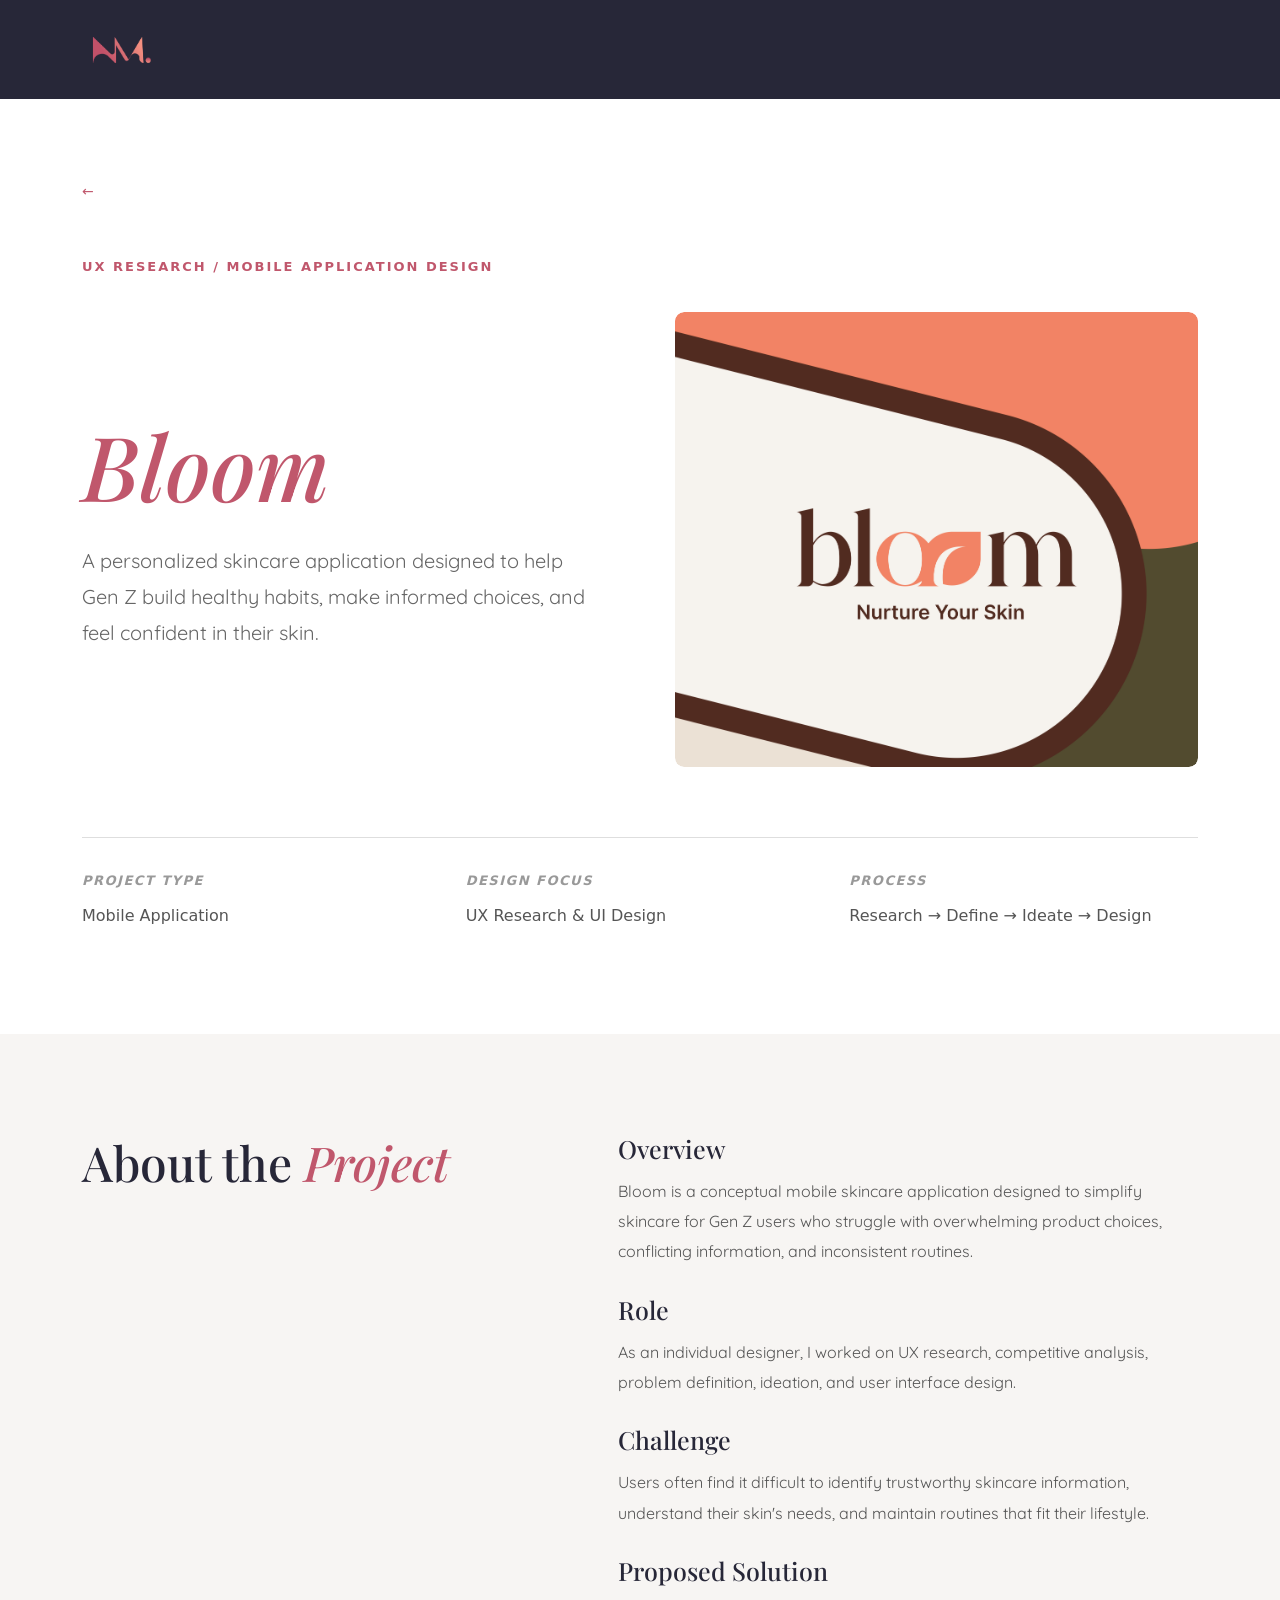
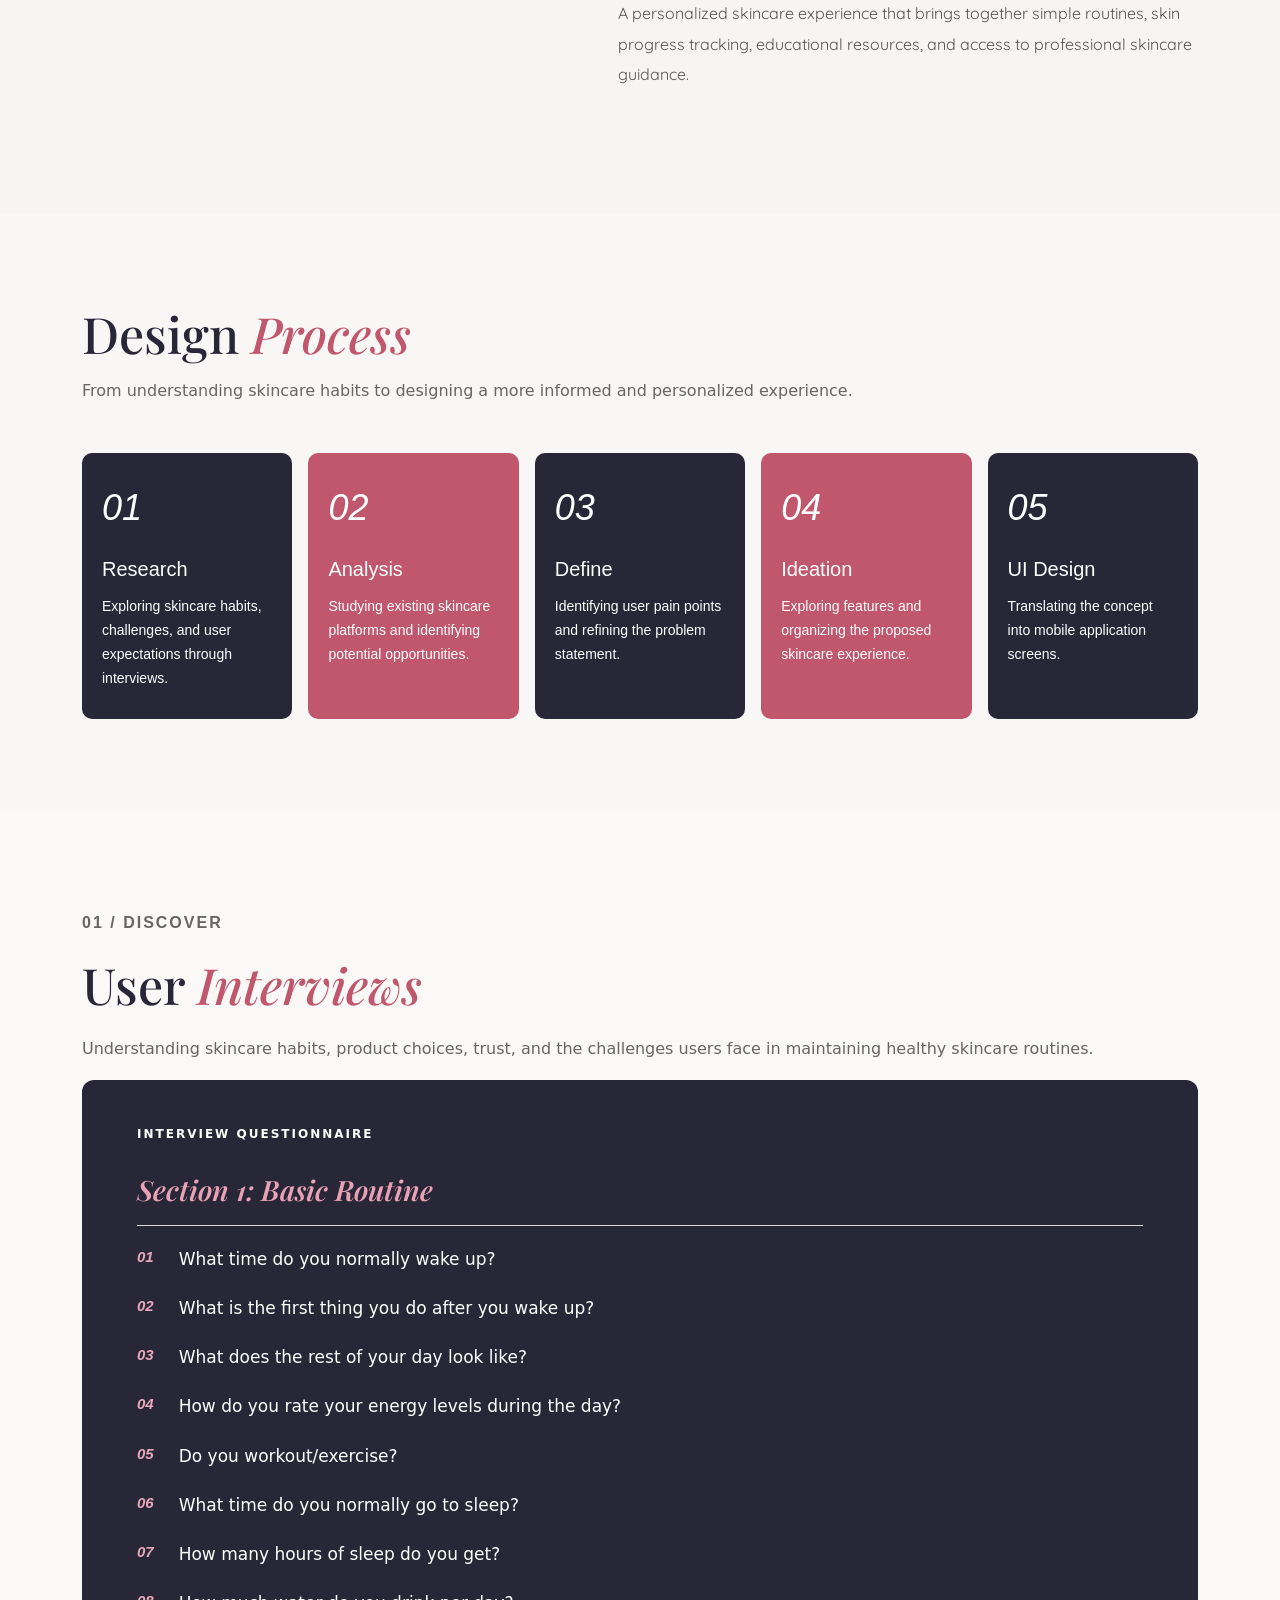
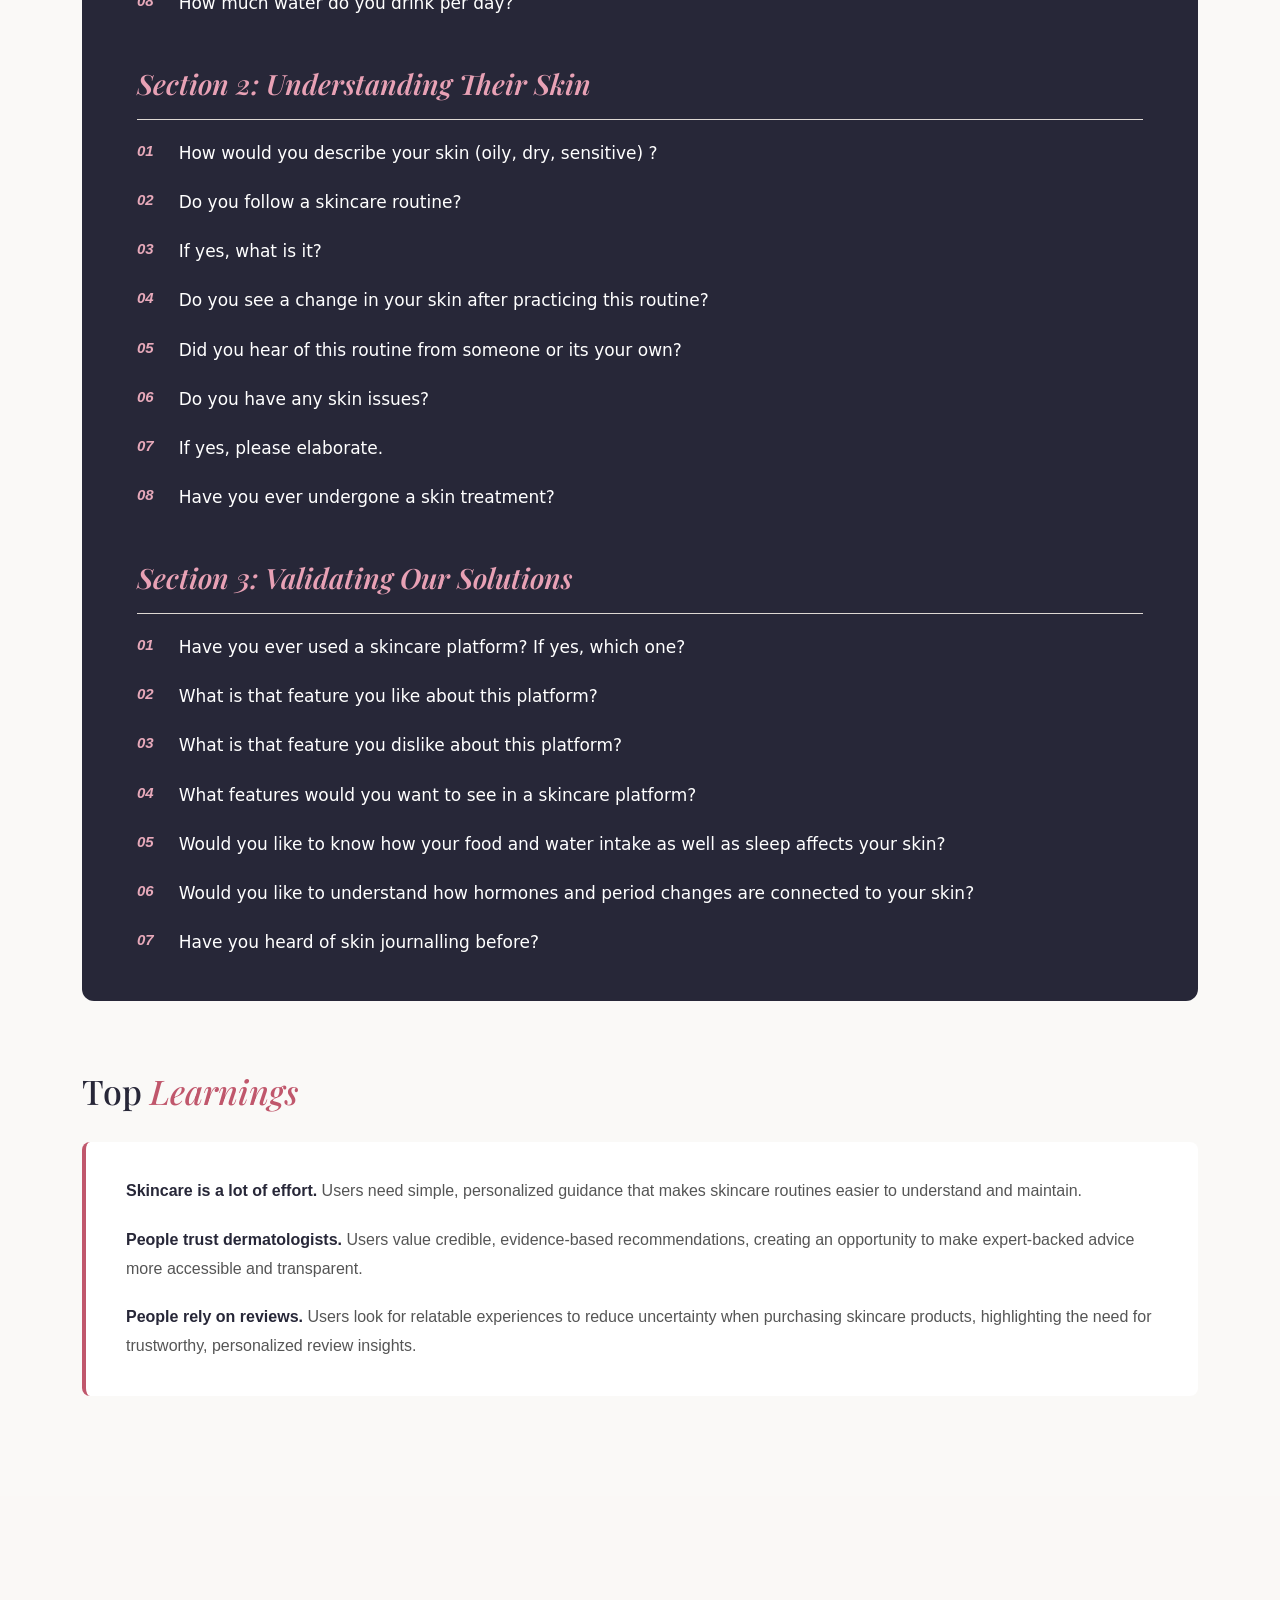
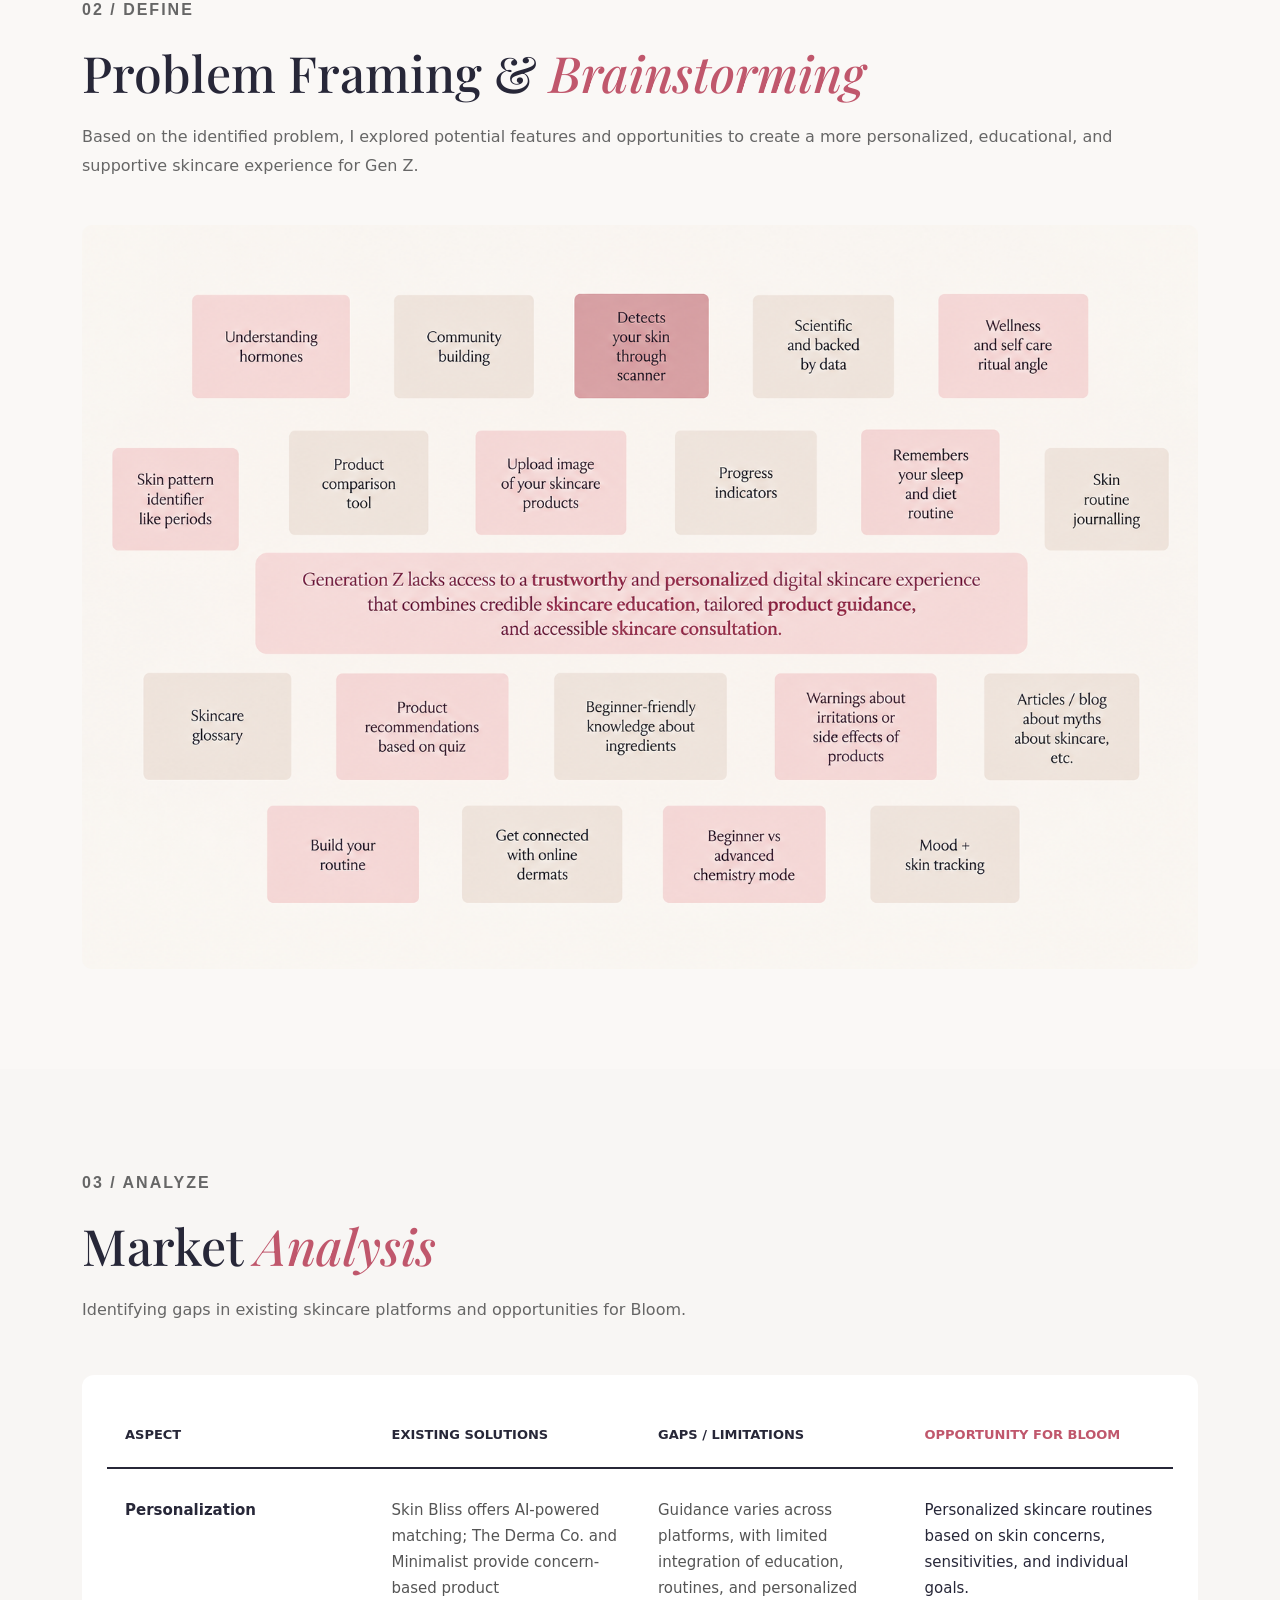
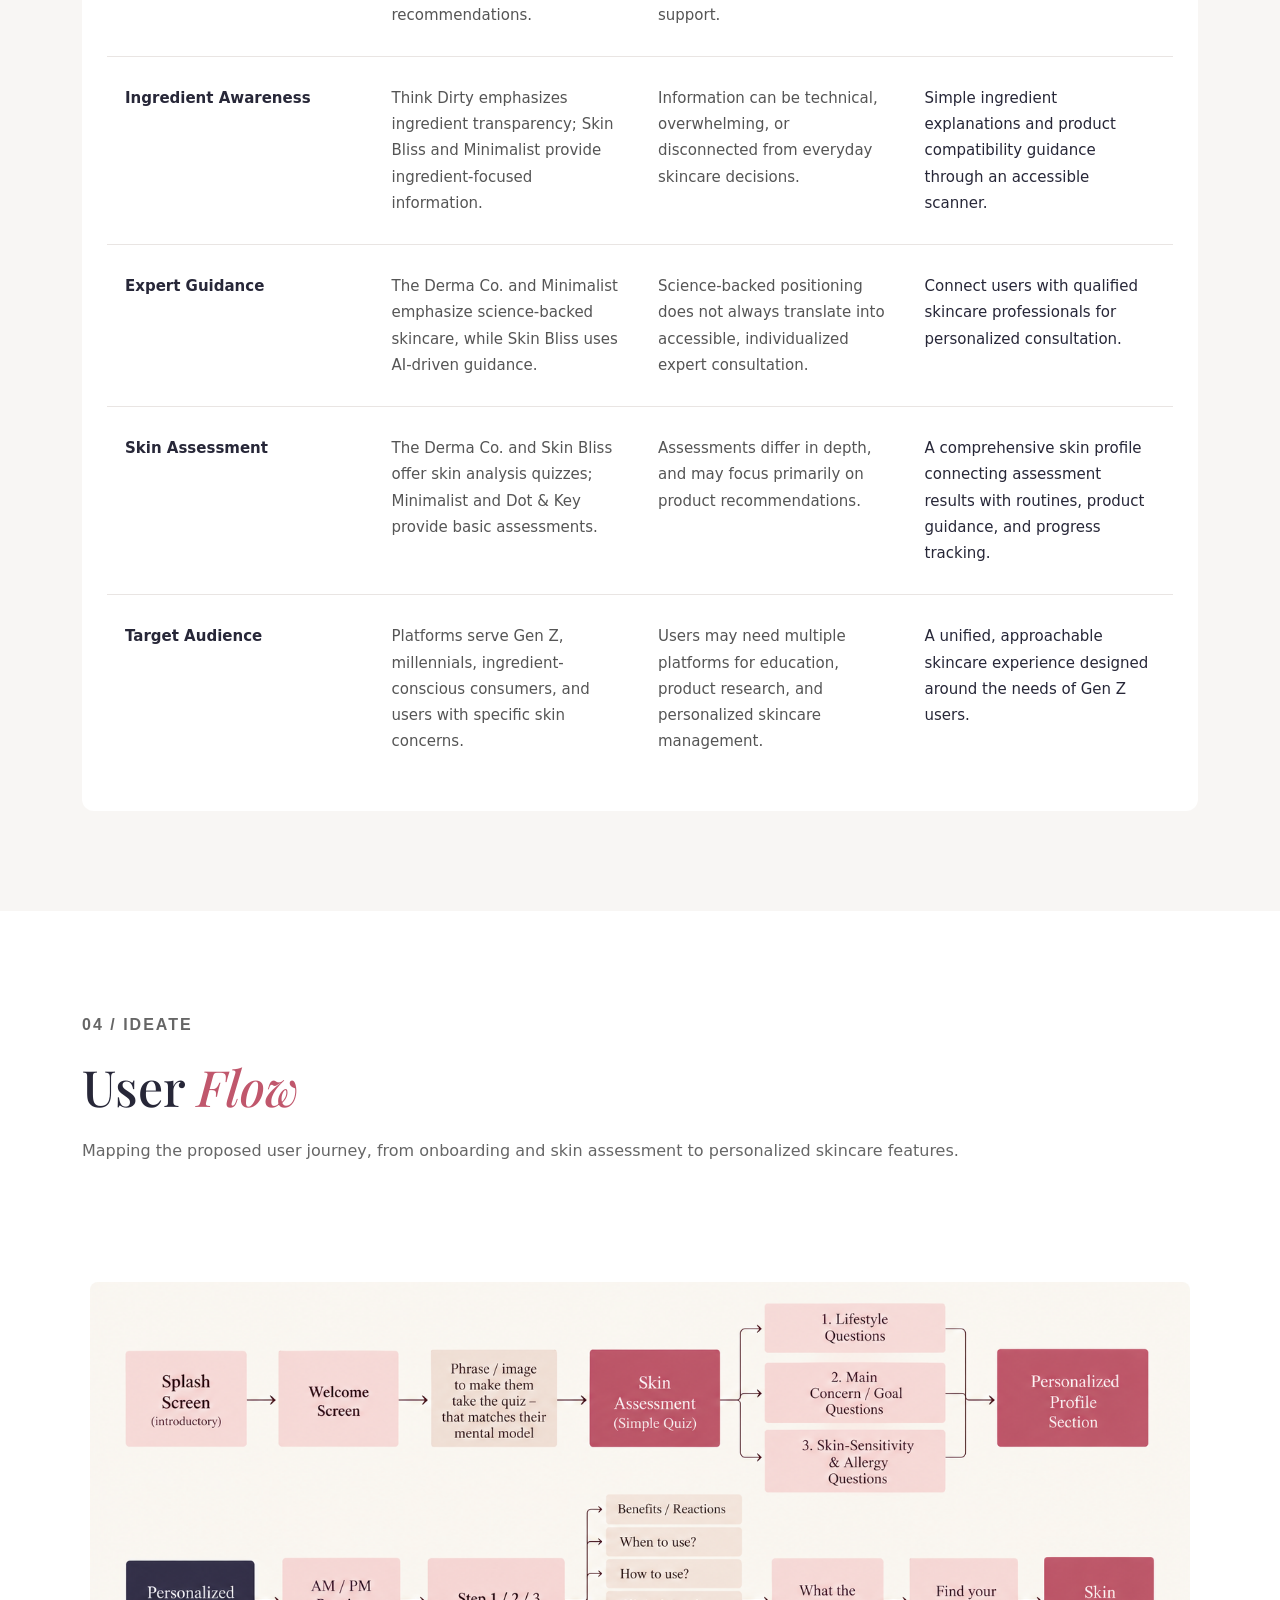
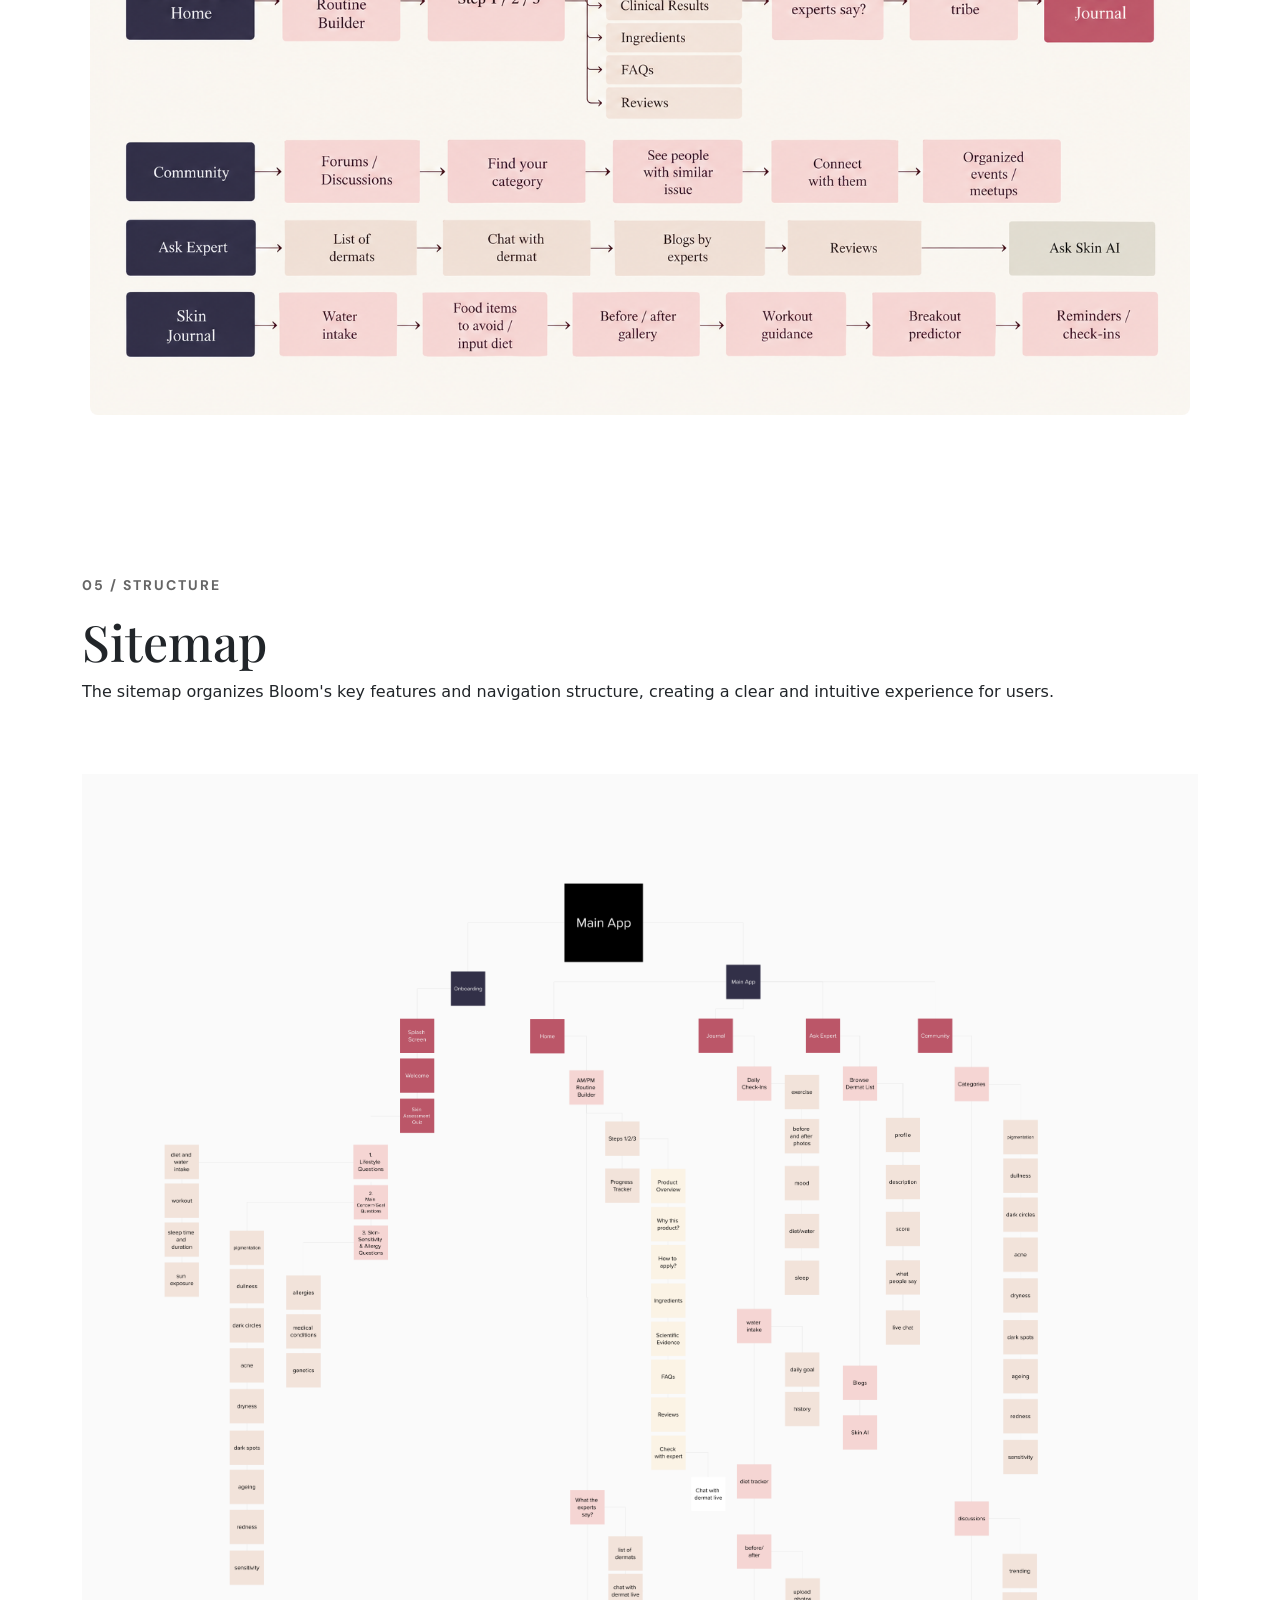
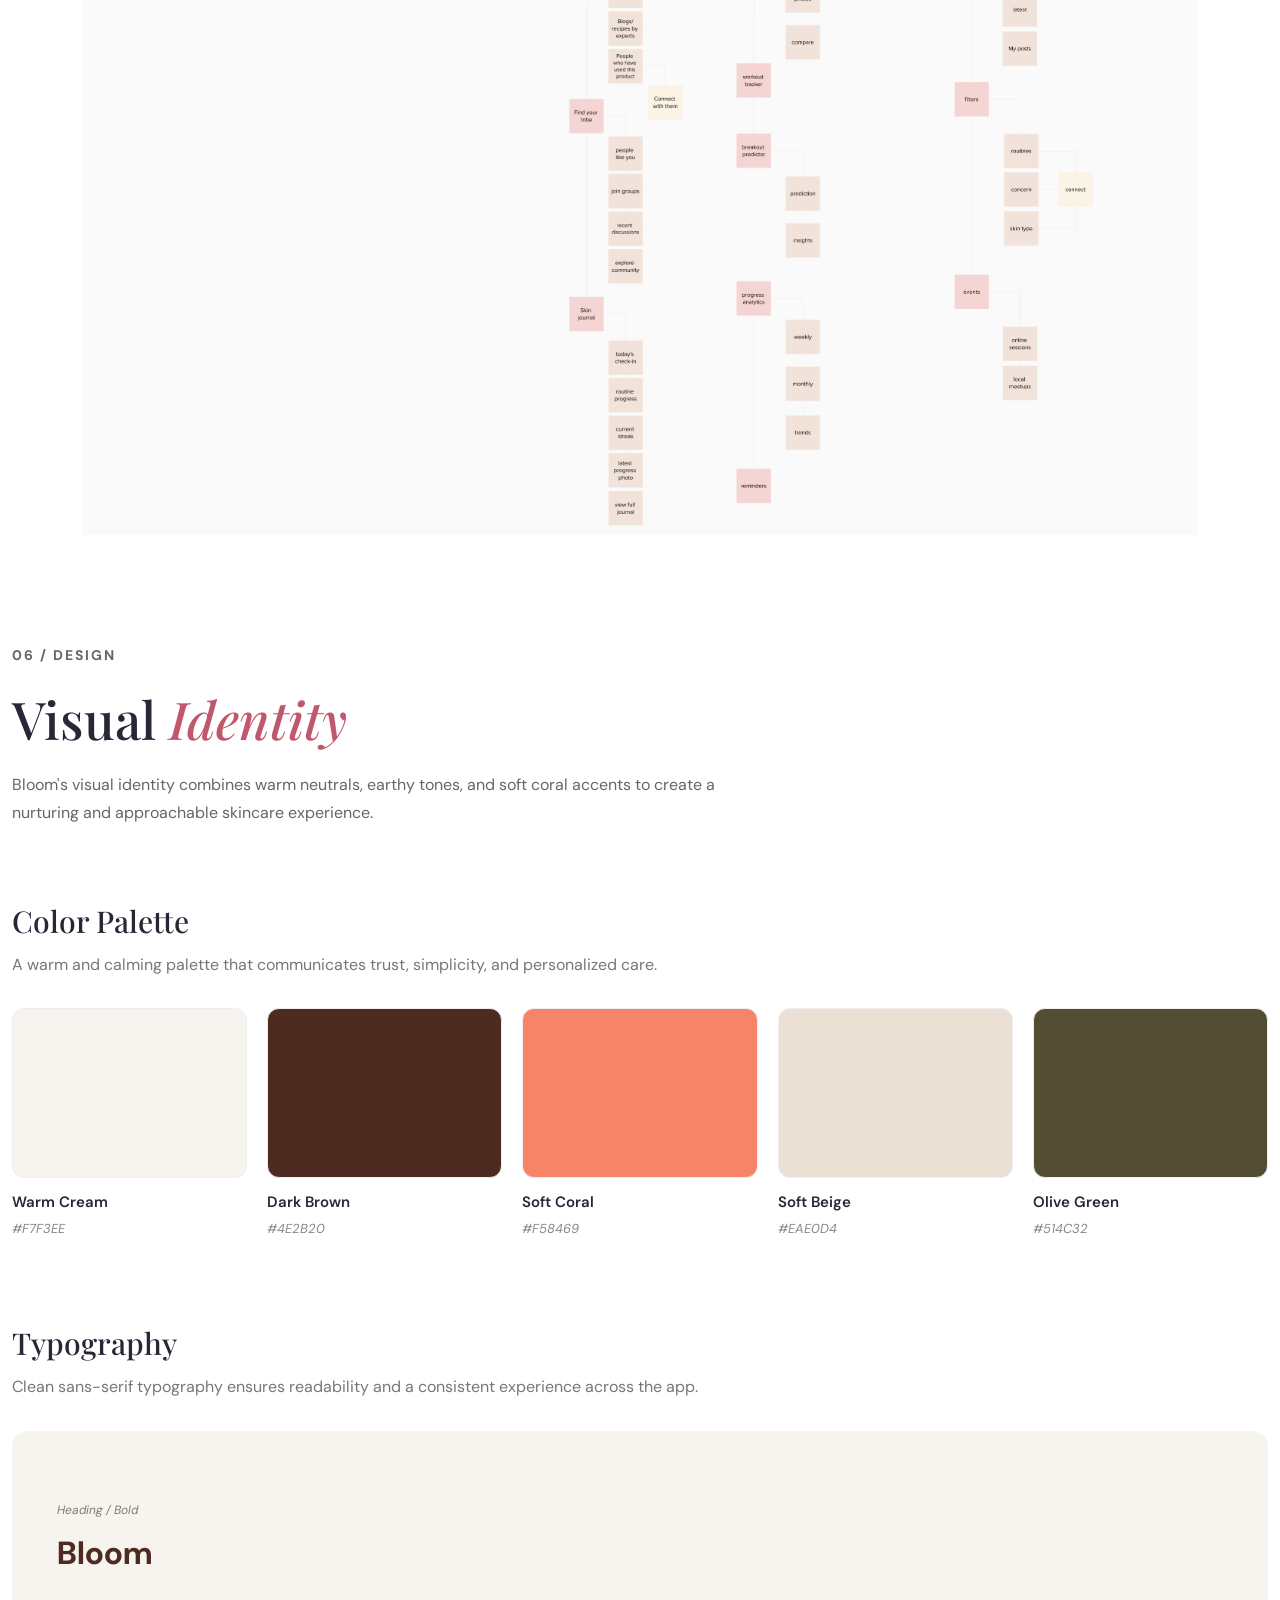
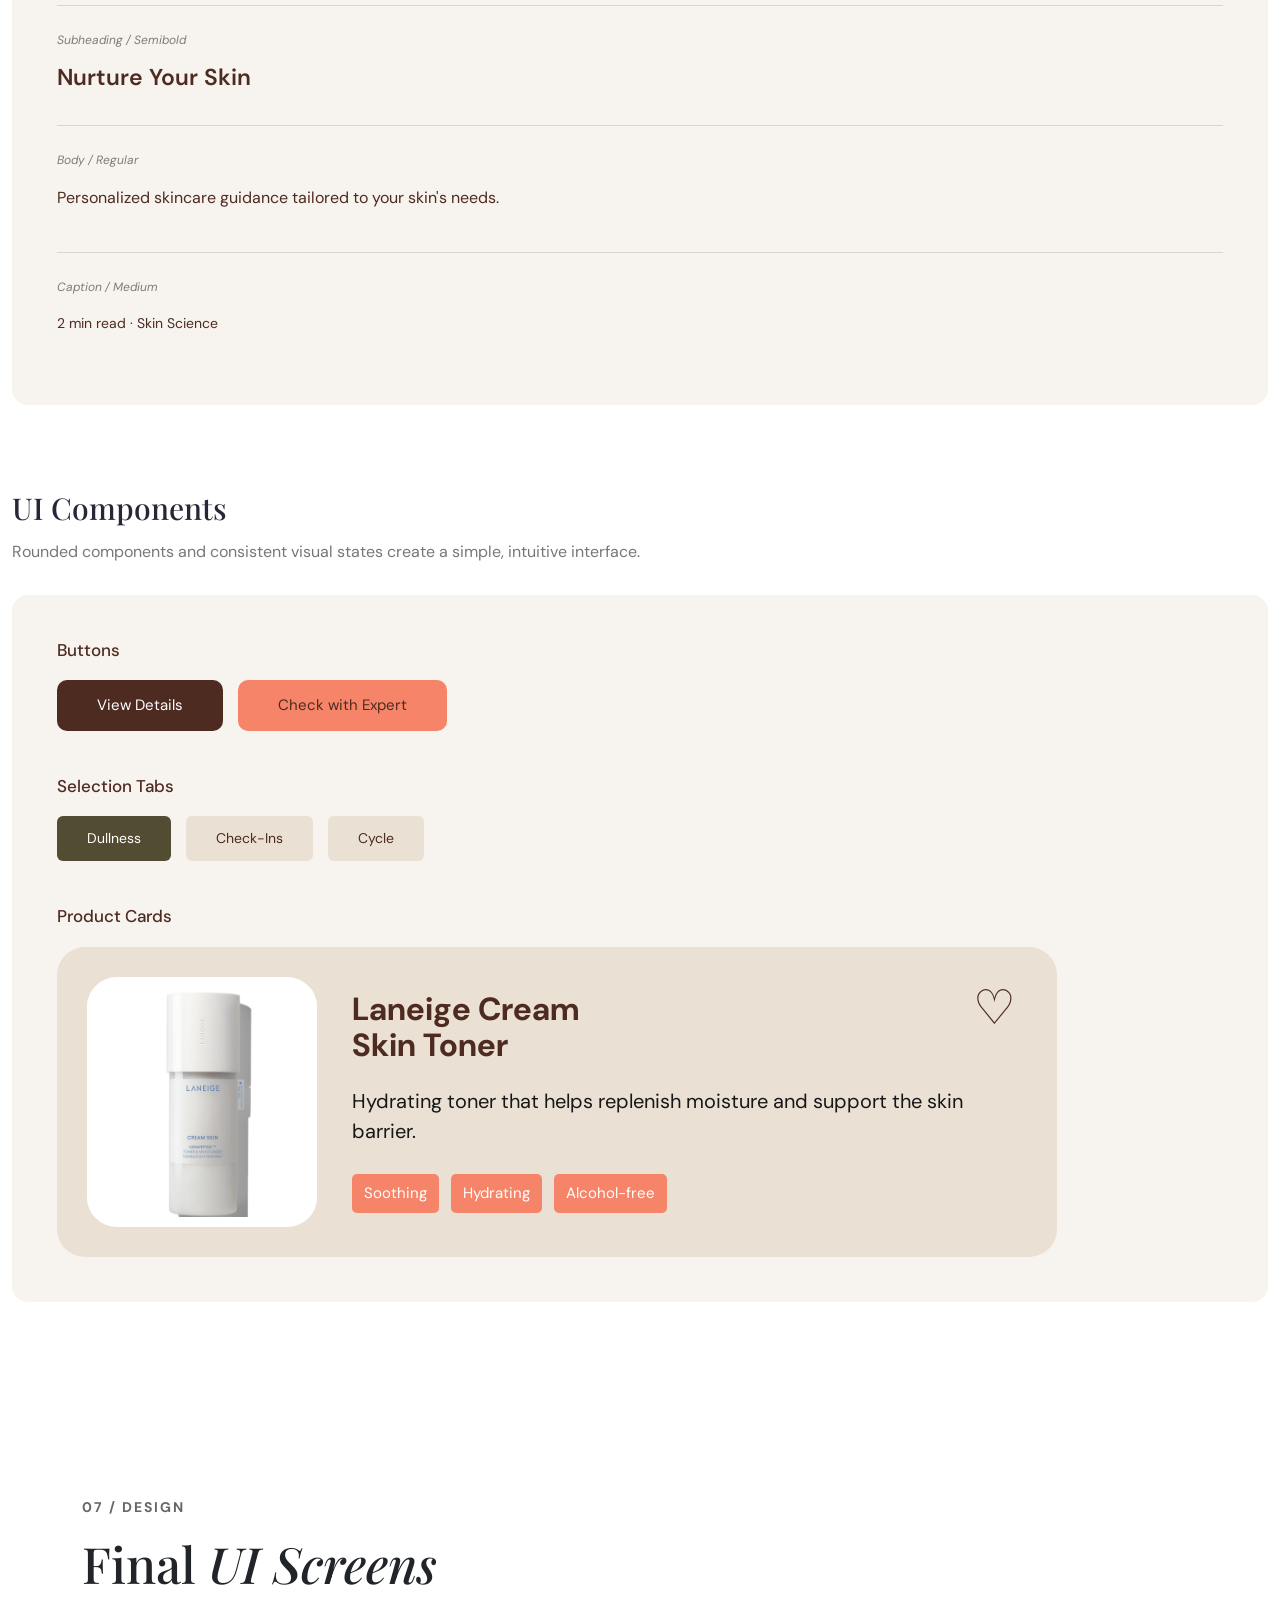
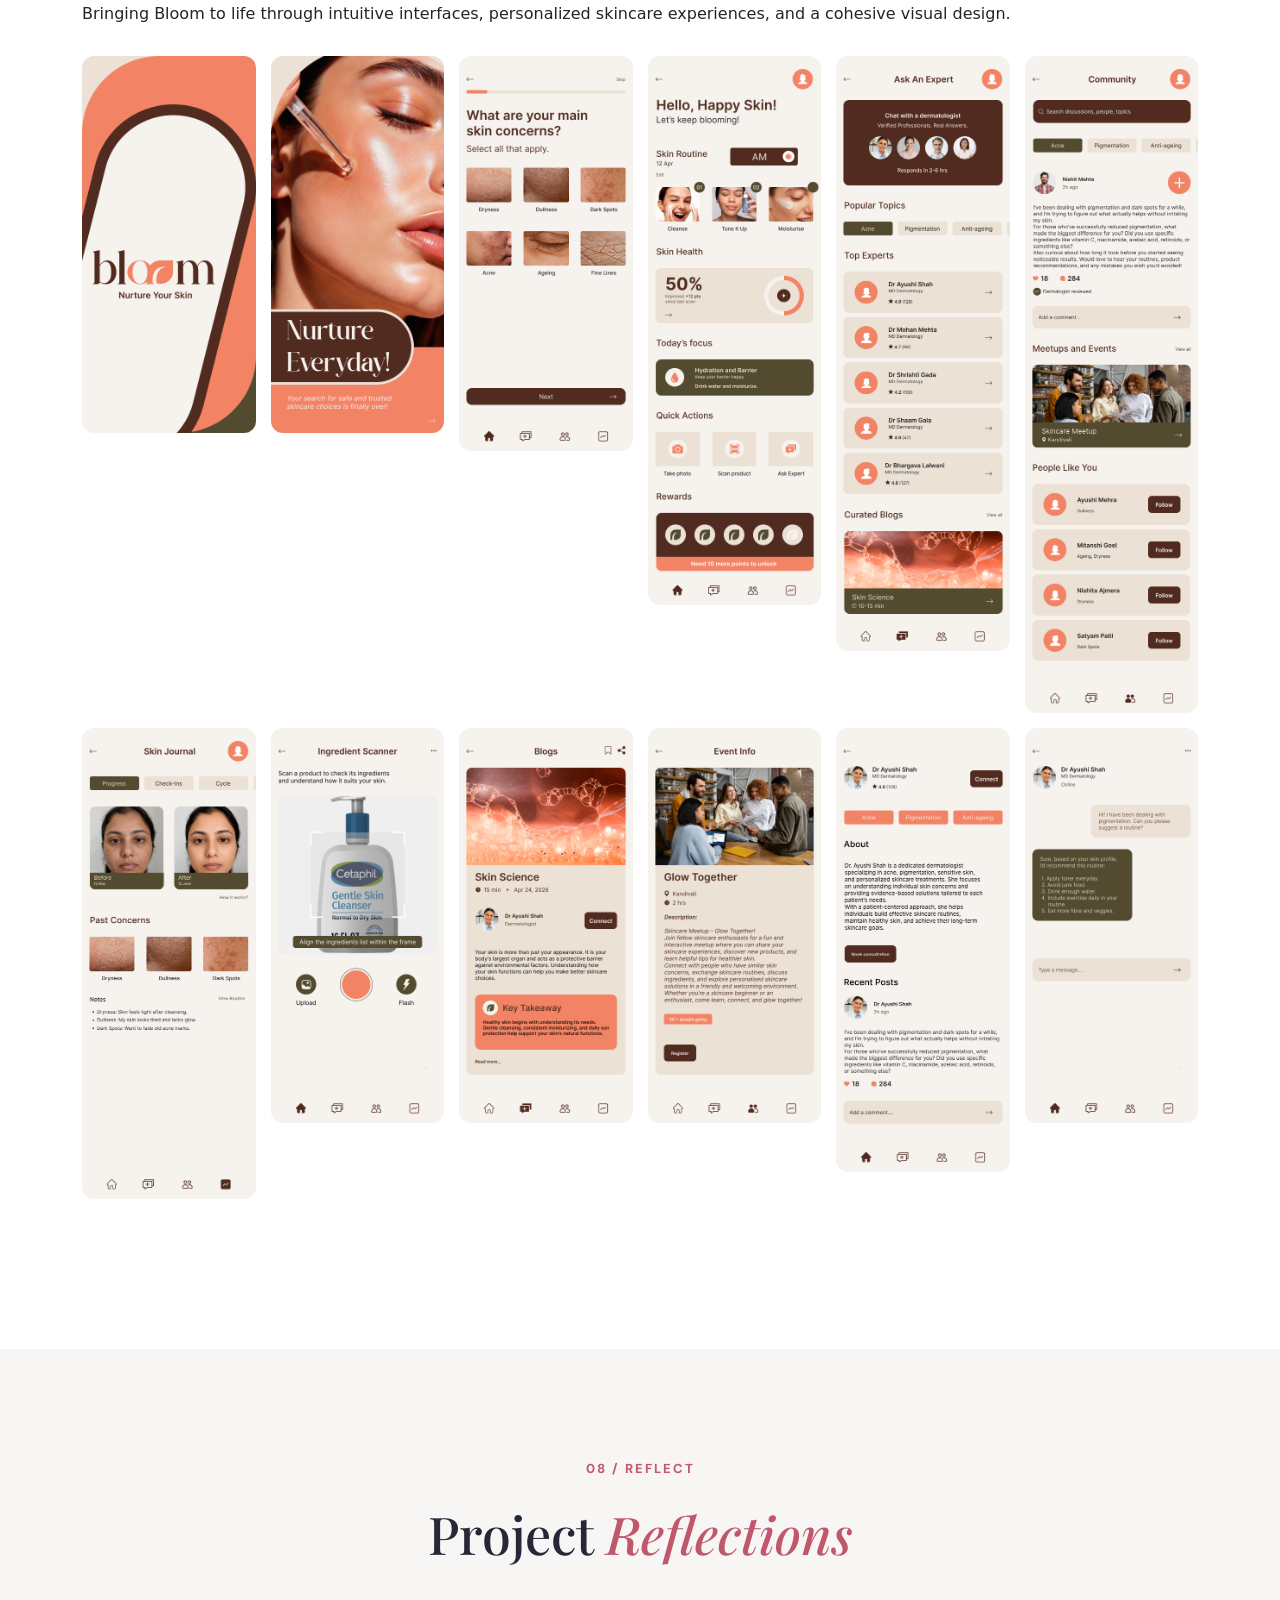
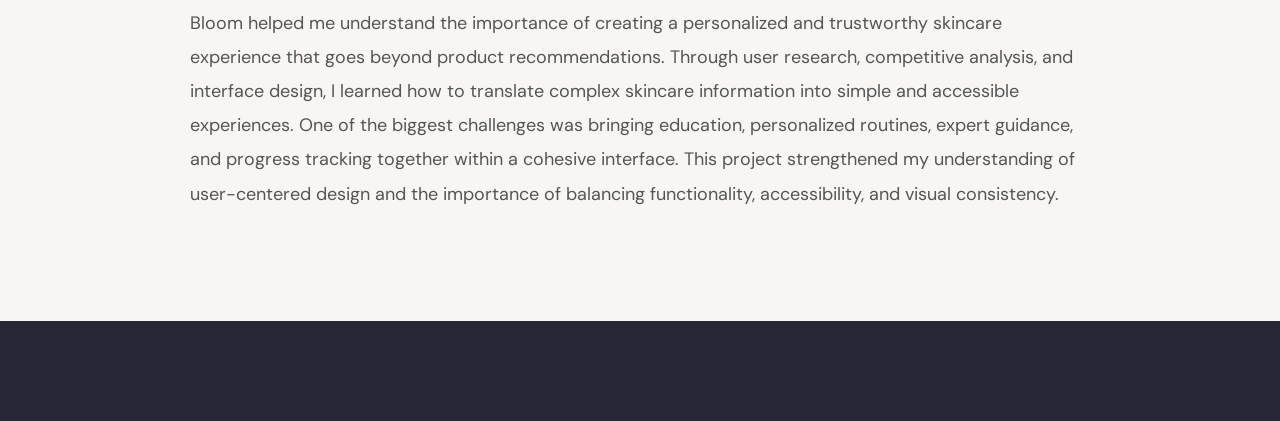
==== bloom.html @ a7b40df0 "Update portfolio website" ====
<!doctype html>
<html lang="en">

<head>
  <meta charset="UTF-8">
  <meta name="viewport" content="width=device-width, initial-scale=1.0">

  <title>Bloom | Nishita Mehta</title>

  <link href="https://cdn.jsdelivr.net/npm/bootstrap@5.3.8/dist/css/bootstrap.min.css" rel="stylesheet">

  <link href="https://fonts.googleapis.com/css2?family=Playfair+Display:ital,wght@0,400..900;1,400..900&display=swap" rel="stylesheet">

  <link href="https://fonts.googleapis.com/css2?family=Quicksand:wght@400;500;600;700&display=swap" rel="stylesheet">

  <link href="https://fonts.googleapis.com/css2?family=DM+Sans:wght@400;500;600;700&family=Playfair+Display:ital,wght@0,400;0,600;0,700;1,400;1,600&display=swap" rel="stylesheet">


  <link rel="stylesheet" href="style.css">
</head>

<script>
  function resizeBloomFlow() {
    const iframe = document.getElementById("bloomFlow");
    if (!iframe) return;

    const width = iframe.getBoundingClientRect().width;
    iframe.style.height = Math.ceil(width * 2232 / 1303) + "px";
  }

  window.addEventListener("load", resizeBloomFlow);
  window.addEventListener("resize", resizeBloomFlow);
  resizeBloomFlow();
</script>

<body>

  <!-- NAVIGATION: SAME AS HAVEN -->
  <header class="text-bg-dark">
    <div class="container">
      <nav class="project-nav">
        <a href="index.html#home">
          <img src="logo.png" class="logo" height="75" alt="Nishita Mehta">
        </a>
      </nav>
    </div>
  </header>

  <main>

    <!-- BLOOM INTRODUCTION -->
   
<!-- BLOOM HERO SECTION -->
<section class="bloom-intro container">

    <!-- Back Arrow -->
    <a href="index.html#portfolio" class="back-link">
        ←
    </a>

    <p class="haven-category">
        UX RESEARCH / MOBILE APPLICATION DESIGN
    </p>

    <div class="bloom-hero-grid">

        <!-- LEFT SIDE -->
        <div class="bloom-hero-text">

            <h1 class="bloom-title">
                Bloom
            </h1>

            <p class="bloom-subtitle">
                A personalized skincare application designed
                to help Gen Z build healthy habits, make
                informed choices, and feel confident
                in their skin.
            </p>

        </div>

        <!-- RIGHT SIDE -->
        <div class="bloom-hero-image">

            <img
                src="images/bloom/Slide 18.jpg"
                alt="Bloom skincare application cover"
            >

        </div>

    </div>

    <!-- PROJECT INFORMATION -->
    <div class="bloom-project-info">

        <div>
            <span>PROJECT TYPE</span>
            <p>Mobile Application</p>
        </div>

        <div>
            <span>DESIGN FOCUS</span>
            <p>UX Research & UI Design</p>
        </div>

        <div>
            <span>PROCESS</span>
            <p>Research → Define → Ideate → Design</p>
        </div>

    </div>

</section>

    <!-- 01 / OVERVIEW -->
    <section class="project-overview">
      <div class="container overview-grid">

        <h2>
          About the <span>Project</span>
        </h2>

        <div class="bloom-overview-content">

          <h3>Overview</h3>
          <p>
            Bloom is a conceptual mobile skincare application
            designed to simplify skincare for Gen Z users who
            struggle with overwhelming product choices,
            conflicting information, and inconsistent routines.
          </p>

          <h3>Role</h3>
          <p>
            As an individual designer, I worked on UX research,
            competitive analysis, problem definition, ideation,
            and user interface design.
          </p>

          <h3>Challenge</h3>
          <p>
            Users often find it difficult to identify trustworthy
            skincare information, understand their skin's needs,
            and maintain routines that fit their lifestyle.
          </p>

          <h3>Proposed Solution</h3>
          <p>
            A personalized skincare experience that brings
            together simple routines, skin progress tracking,
            educational resources, and access to professional
            skincare guidance.
          </p>

        </div>

      </div>
    </section>

    <!-- 02 / DESIGN PROCESS -->
    <section class="haven-process">
      <div class="container">

        <div class="haven-process-heading">
          <h2>Design <span>Process</span></h2>
          <p>
            From understanding skincare habits to designing
            a more informed and personalized experience.
          </p>
        </div>

        <div class="haven-process-grid">

          <div class="haven-process-step">
            <span>01</span>
            <h3>Research</h3>
            <p>
              Exploring skincare habits, challenges,
              and user expectations through interviews.
            </p>
          </div>

          <div class="haven-process-step">
            <span>02</span>
            <h3>Analysis</h3>
            <p>
              Studying existing skincare platforms
              and identifying potential opportunities.
            </p>
          </div>

          <div class="haven-process-step">
            <span>03</span>
            <h3>Define</h3>
            <p>
              Identifying user pain points and
              refining the problem statement.
            </p>
          </div>

          <div class="haven-process-step">
            <span>04</span>
            <h3>Ideation</h3>
            <p>
              Exploring features and organizing
              the proposed skincare experience.
            </p>
          </div>

          <div class="haven-process-step">
            <span>05</span>
            <h3>UI Design</h3>
            <p>
              Translating the concept into
              mobile application screens.
            </p>
          </div>

        </div>

      </div>
    </section>

<!-- SECTION 4: BLOOM USER INTERVIEWS -->
<section class="haven-interviews">
  <div class="container">

    <div class="haven-interviews-heading">
      <p class="haven-stage-label">01 / DISCOVER</p>
      <h2>User <span>Interviews</span></h2>
      <p>
        Understanding skincare habits, product choices,
        trust, and the challenges users face in maintaining
        healthy skincare routines.
      </p>
    </div>

    <!-- INTERVIEW QUESTIONS -->
    
<!-- INTERVIEW QUESTIONNAIRE -->
<div class="haven-questions">

    <p class="haven-questions-label">
        INTERVIEW QUESTIONNAIRE
    </p>

    <!-- SECTION 1: BASIC ROUTINE -->
   <h3 class="bloom-question-category">
    Section 1: Basic Routine
</h3>

    <div class="haven-question">
        <span>01</span>
        <p>What time do you normally wake up?</p>
    </div>

    <div class="haven-question">
        <span>02</span>
        <p>What is the first thing you do after you wake up?</p>
    </div>

    <div class="haven-question">
        <span>03</span>
        <p>What does the rest of your day look like?</p>
    </div>

    <div class="haven-question">
        <span>04</span>
        <p>How do you rate your energy levels during the day?</p>
    </div>

    <div class="haven-question">
        <span>05</span>
        <p>Do you workout/exercise?</p>
    </div>

    <div class="haven-question">
        <span>06</span>
        <p>What time do you normally go to sleep?</p>
    </div>

    <div class="haven-question">
        <span>07</span>
        <p>How many hours of sleep do you get?</p>
    </div>

    <div class="haven-question">
        <span>08</span>
        <p>How much water do you drink per day?</p>
    </div>


    <!-- SECTION 2: UNDERSTANDING THEIR SKIN -->
    <h3 class="bloom-question-category">
    Section 2: Understanding Their Skin
</h3>

    <div class="haven-question">
        <span>01</span>
        <p>How would you describe your skin (oily, dry, sensitive) ?</p>
    </div>

    <div class="haven-question">
        <span>02</span>
        <p>Do you follow a skincare routine?</p>
    </div>

    <div class="haven-question">
        <span>03</span>
        <p>If yes, what is it?</p>
    </div>

    <div class="haven-question">
        <span>04</span>
        <p>Do you see a change in your skin after practicing this routine?</p>
    </div>

    <div class="haven-question">
        <span>05</span>
        <p>Did you hear of this routine from someone or its your own?</p>
    </div>

    <div class="haven-question">
        <span>06</span>
        <p>Do you have any skin issues?</p>
    </div>

    <div class="haven-question">
        <span>07</span>
        <p>If yes, please elaborate.</p>
    </div>

    <div class="haven-question">
        <span>08</span>
        <p>Have you ever undergone a skin treatment?</p>
    </div>


    <!-- SECTION 3: VALIDATING OUR SOLUTIONS -->
  <h3 class="bloom-question-category">
    Section 3: Validating Our Solutions
</h3>
    <div class="haven-question">
        <span>01</span>
        <p>Have you ever used a skincare platform? If yes, which one?</p>
    </div>

    <div class="haven-question">
        <span>02</span>
        <p>What is that feature you like about this platform?</p>
    </div>

    <div class="haven-question">
        <span>03</span>
        <p>What is that feature you dislike about this platform?</p>
    </div>

    <div class="haven-question">
        <span>04</span>
        <p>What features would you want to see in a skincare platform?</p>
    </div>

    <div class="haven-question">
        <span>05</span>
        <p>
            Would you like to know how your food and water intake as
            well as sleep affects your skin?
        </p>
    </div>

    <div class="haven-question">
        <span>06</span>
        <p>
            Would you like to understand how hormones and
            period changes are connected to your skin?
        </p>
    </div>

    <div class="haven-question">
        <span>07</span>
        <p>Have you heard of skin journalling before?</p>
    </div>

</div>


    <!-- TOP LEARNINGS -->
    
<!-- TOP LEARNINGS -->
<div class="haven-learnings">

    <h3>Top <span>Learnings</span></h3>

    <div class="haven-learnings-list">

        <p>
            <strong>Skincare is a lot of effort.</strong>
            Users need simple, personalized guidance
            that makes skincare routines easier to
            understand and maintain.
        </p>

        <p>
            <strong>People trust dermatologists.</strong>
            Users value credible, evidence-based
            recommendations, creating an opportunity
            to make expert-backed advice more
            accessible and transparent.
        </p>

        <p>
            <strong>People rely on reviews.</strong>
            Users look for relatable experiences
            to reduce uncertainty when purchasing
            skincare products, highlighting the need
            for trustworthy, personalized review insights.
        </p>

    </div>

</div>


  </div>
</section>



<!-- BLOOM DEFINE SECTION -->
<section class="bloom-define-section">
    <div class="container">

        <div class="haven-interviews-heading">
            <p class="haven-stage-label">02 / DEFINE</p>

            <h2>Problem Framing & <span>Brainstorming</span></h2>

            <p>
                Based on the identified problem, I explored
                potential features and opportunities to create
                a more personalized, educational, and supportive
                skincare experience for Gen Z.
            </p>
        </div>

        <div class="bloom-brainstorm-image">
            <img
                src="images/bloom/bloom_brainstorming.png"
                alt="Bloom skincare app problem framing and feature brainstorming"
            >
        </div>

    </div>
</section>




<!-- BLOOM MARKET ANALYSIS -->
<section class="bloom-market-section">
    <div class="container">

        <div class="haven-interviews-heading">
            <p class="haven-stage-label">03 / ANALYZE</p>
            <h2>Market <span>Analysis</span></h2>
            <p>
                Identifying gaps in existing skincare platforms
                and opportunities for Bloom.
            </p>
        </div>

        <div class="bloom-market-table-wrapper">
            <table class="bloom-market-table">
                <thead>
                    <tr>
                        <th>ASPECT</th>
                        <th>EXISTING SOLUTIONS</th>
                        <th>GAPS / LIMITATIONS</th>
                        <th>OPPORTUNITY FOR BLOOM</th>
                    </tr>
                </thead>

                <tbody>
                    <tr>
                        <td>Personalization</td>
                        <td>
                            Skin Bliss offers AI-powered matching;
                            The Derma Co. and Minimalist provide
                            concern-based product recommendations.
                        </td>
                        <td>
                            Guidance varies across platforms,
                            with limited integration of education,
                            routines, and personalized support.
                        </td>
                        <td>
                            Personalized skincare routines
                            based on skin concerns, sensitivities,
                            and individual goals.
                        </td>
                    </tr>

                    <tr>
                        <td>Ingredient Awareness</td>
                        <td>
                            Think Dirty emphasizes ingredient
                            transparency; Skin Bliss and Minimalist
                            provide ingredient-focused information.
                        </td>
                        <td>
                            Information can be technical,
                            overwhelming, or disconnected
                            from everyday skincare decisions.
                        </td>
                        <td>
                            Simple ingredient explanations
                            and product compatibility guidance
                            through an accessible scanner.
                        </td>
                    </tr>

                    <tr>
                        <td>Expert Guidance</td>
                        <td>
                            The Derma Co. and Minimalist emphasize
                            science-backed skincare, while
                            Skin Bliss uses AI-driven guidance.
                        </td>
                        <td>
                            Science-backed positioning does not
                            always translate into accessible,
                            individualized expert consultation.
                        </td>
                        <td>
                            Connect users with qualified
                            skincare professionals for
                            personalized consultation.
                        </td>
                    </tr>

                    <tr>
                        <td>Skin Assessment</td>
                        <td>
                            The Derma Co. and Skin Bliss offer
                            skin analysis quizzes; Minimalist
                            and Dot & Key provide basic assessments.
                        </td>
                        <td>
                            Assessments differ in depth,
                            and may focus primarily on
                            product recommendations.
                        </td>
                        <td>
                            A comprehensive skin profile
                            connecting assessment results
                            with routines, product guidance,
                            and progress tracking.
                        </td>
                    </tr>

                    <tr>
                        <td>Target Audience</td>
                        <td>
                            Platforms serve Gen Z, millennials,
                            ingredient-conscious consumers,
                            and users with specific skin concerns.
                        </td>
                        <td>
                            Users may need multiple platforms
                            for education, product research,
                            and personalized skincare management.
                        </td>
                        <td>
                            A unified, approachable skincare
                            experience designed around the
                            needs of Gen Z users.
                        </td>
                    </tr>
                </tbody>
            </table>
        </div>

    </div>
</section>
<!-- BLOOM USER FLOW -->
<section class="bloom-user-flow-section">
    <div class="container">

        <div class="haven-interviews-heading">
            <p class="haven-stage-label">04 / IDEATE</p>

            <h2>User <span>Flow</span></h2>

            <p>
                Mapping the proposed user journey, from
                onboarding and skin assessment to personalized
                skincare features.
            </p>
        </div>

    

    </div>
</section>

<div class="bloom-flow-container">
    <img
        src="images/bloom/bloom_userflow.png"
        alt="Bloom skincare app user flow diagram"
        class="bloom-flow-image">
</div>

<!-- Sitemap Section -->
<section class="bloom-sitemap-section">
    <div class="container">

        <p class="section-label">05 / STRUCTURE</p>
        <h2 class="section-title">Sitemap</h2>

        <p class="sitemap-description">
            The sitemap organizes Bloom's key features and
            navigation structure, creating a clear and intuitive
            experience for users.
        </p>

        <div class="sitemap-image">
            <img src="images/bloom/infoarch_bloom.png"
                 alt="Bloom App Sitemap">
        </div>

    </div>
</section>

<!-- BLOOM STYLE GUIDE -->
<section class="bloom-style-guide">
    <div class="container">

        <p class="bloom-section-label">06 / DESIGN</p>

        <h2 class="bloom-style-heading">
            Visual <em>Identity</em>
        </h2>

        <p class="bloom-style-intro">
            Bloom's visual identity combines warm neutrals,
            earthy tones, and soft coral accents to create
            a nurturing and approachable skincare experience.
        </p>

        <!-- COLOR PALETTE -->
        <div class="bloom-guide-block">
            <h3>Color Palette</h3>
            <p>
                A warm and calming palette that communicates
                trust, simplicity, and personalized care.
            </p>

            <div class="bloom-color-grid">

                <div class="bloom-color-item">
                    <div class="bloom-swatch"
                         style="background:#F7F3EE;"></div>
                    <h4>Warm Cream</h4>
                    <span>#F7F3EE</span>
                </div>

                <div class="bloom-color-item">
                    <div class="bloom-swatch"
                         style="background:#4E2B20;"></div>
                    <h4>Dark Brown</h4>
                    <span>#4E2B20</span>
                </div>

                <div class="bloom-color-item">
                    <div class="bloom-swatch"
                         style="background:#F58469;"></div>
                    <h4>Soft Coral</h4>
                    <span>#F58469</span>
                </div>

                <div class="bloom-color-item">
                    <div class="bloom-swatch"
                         style="background:#EAE0D4;"></div>
                    <h4>Soft Beige</h4>
                    <span>#EAE0D4</span>
                </div>

                <div class="bloom-color-item">
                    <div class="bloom-swatch"
                         style="background:#514C32;"></div>
                    <h4>Olive Green</h4>
                    <span>#514C32</span>
                </div>

            </div>
        </div>

        <!-- TYPOGRAPHY -->
        <div class="bloom-guide-block">
            <h3>Typography</h3>
            <p>
                Clean sans-serif typography ensures readability
                and a consistent experience across the app.
            </p>

            <div class="bloom-type-card">
                <div class="bloom-type-sample">
                    <span>Heading / Bold</span>
                    <h2>Bloom</h2>
                </div>

                <div class="bloom-type-sample">
                    <span>Subheading / Semibold</span>
                    <h3>Nurture Your Skin</h3>
                </div>

                <div class="bloom-type-sample">
                    <span>Body / Regular</span>
                    <p>
                        Personalized skincare guidance
                        tailored to your skin's needs.
                    </p>
                </div>

                <div class="bloom-type-sample">
                    <span>Caption / Medium</span>
                    <small>
                        2 min read · Skin Science
                    </small>
                </div>
            </div>
        </div>

        <!-- UI COMPONENTS -->
        <div class="bloom-guide-block">
            <h3>UI Components</h3>
            <p>
                Rounded components and consistent visual
                states create a simple, intuitive interface.
            </p>

            <div class="bloom-component-card">

                <h4>Buttons</h4>

                <div class="bloom-button-row">
                    <button class="bloom-primary-btn">
                        View Details
                    </button>

                    <button class="bloom-coral-btn">
                        Check with Expert
                    </button>
                </div>

                <h4>Selection Tabs</h4>

                <div class="bloom-tab-row">
                    <span class="bloom-tab active">
                        Dullness
                    </span>

                    <span class="bloom-tab">
                        Check-Ins
                    </span>

                    <span class="bloom-tab">
                        Cycle
                    </span>
                </div>

               
<!-- PRODUCT CARD -->
<div class="bloom-product-section">

    <h4>Product Cards</h4>

    <div class="bloom-product-card">

        <div class="bloom-product-image">
            <img src="images/bloom/laneige.jpg"
                 alt="Laneige Cream Skin Toner">
        </div>

        <div class="bloom-product-info">
            <h3>Laneige Cream<br>Skin Toner</h3>

            <p>
                Hydrating toner that helps replenish
                moisture and support the skin barrier.
            </p>

            <div class="bloom-product-tags">
                <span>Soothing</span>
                <span>Hydrating</span>
                <span>Alcohol-free</span>
            </div>
        </div>

        <button class="bloom-product-heart"
                type="button"
                aria-label="Add to favorites">
            &#9825;
        </button>

    </div>
</div>


            </div>
        </div>

    </div>
</section>

<!-- SECTION 07: FINAL UI SCREENS -->
<section class="bloom-screens-section">
    <div class="container">

        <p class="section-label">07 / DESIGN</p>

        <h2 class="bloom-screens-heading">
            Final <em>UI Screens</em>
        </h2>

        <p class="bloom-screens-description">
            Bringing Bloom to life through intuitive interfaces,
            personalized skincare experiences, and a cohesive
            visual design.
        </p>

        <div class="bloom-screen-grid">
    <img src="images/bloom/bloom_1.jpg" alt="Bloom Screen 1">
    <img src="images/bloom/bloom_2.jpg" alt="Bloom Screen 2">
    <img src="images/bloom/bloom_3.jpg" alt="Bloom Screen 3">
    <img src="images/bloom/bloom_4.jpg" alt="Bloom Screen 4">
    <img src="images/bloom/bloom_5.jpg" alt="Bloom Screen 5">
    <img src="images/bloom/bloom_6.jpg" alt="Bloom Screen 6">
    
    <img src="images/bloom/bloom_7.jpg" alt="Bloom Screen 7">
    <img src="images/bloom/bloom_8.jpg" alt="Bloom Screen 8">
    <img src="images/bloom/bloom_9.jpg" alt="Bloom Screen 9">
    <img src="images/bloom/bloom_10.jpg" alt="Bloom Screen 10">
    <img src="images/bloom/bloom_11.jpg" alt="Bloom Screen 11">
    <img src="images/bloom/bloom_12.jpg" alt="Bloom Screen 12">
   
</div>

    </div>
</section>



<!-- SECTION 08: PROJECT REFLECTIONS -->
<section class="bloom-reflection-section">
    <div class="container">

        <p class="bloom-reflection-label">
            08 / REFLECT
        </p>

        <h2 class="bloom-reflection-heading">
            Project <em>Reflections</em>
        </h2>

        <p class="bloom-reflection-text">
            Bloom helped me understand the importance of
            creating a personalized and trustworthy skincare
            experience that goes beyond product recommendations.
            Through user research, competitive analysis, and
            interface design, I learned how to translate complex
            skincare information into simple and accessible
            experiences. One of the biggest challenges was
            bringing education, personalized routines, expert
            guidance, and progress tracking together within a
            cohesive interface. This project strengthened my
            understanding of user-centered design and the
            importance of balancing functionality, accessibility,
            and visual consistency.
        </p>

    </div>
</section>


  </main>

  <footer class="footer"></footer>

</body>
</html>
---- style.css ----
.text-bg-dark {
    background-color: #272738 !important;
    color: rgb(202, 180, 132) !important;
}
.filled{
    background-color: rgb(192, 87, 108);
    color: rgb(255, 255, 255);
}
.text{
    color: rgb(181, 178, 175);
}
.padding{
    margin-left: 30px;
}
.profile-img{
    object-fit: cover;
    border-radius: 5px;
    height: 600px;
    max-width: 490px;
    
}
.lead{
    font-size: 16px;
}
span{
    color: rgb(192, 87, 108);
    font-style: italic;
}
.selected-works{
    text-align: center;
}
.btn-outline-secondary {
    --bs-btn-hover-bg: rgb(192, 87, 108);
    --bs-btn-hover-border-color: #6c757d00;

}
.mt-60{
    margin-top: 60px;
}
h1, h2, h3, h4 {
  Font-family: "Playfair Display", serif;
}
.project-btn {
    transition: all 0.3s ease;
}

.arrow {
    color: #6c757d;   /* grey */
    font-size: 18px;
    transition: color 0.3s ease;
}

.project-btn:hover {
    background-color: #c95d78;
    border-color: #c95d78;
}

.project-btn:hover .arrow {
    color: white;
}
.nav-link {
    padding-top: 0.25rem;
    padding-bottom: 0.25rem;
}
.highlight{
    font-style: italic;
}
.collage {
    display: grid;
    grid-template-columns: 1fr 2fr;
    gap: 50px;
    margin: 0 auto;
    align-items: start;
}

.collage img {
    width: 50%;
    object-fit: cover;
    border-radius: 5px;
    transition: 0.3s ease;
}

.collage img:hover {
    transform: scale(1.02);
}


.behind-section{
    display: flex;
    justify-content: space-between;   /* instead of center */
    align-items: center;              /* center text vertically */
    text-align: center;
    margin: 80px auto;
    gap: 60px;
}
/* COLLAGE */

.collage{
    display:flex;
    flex-direction:column;
    gap:30px;
}

.collage-row{
    display:grid;
    grid-template-columns:220px 420px;
    gap:30px;
}

.collage-row.reverse{
    grid-template-columns:420px 220px;
}

.collage img{
    width:100%;
    height:240px;
    object-fit:cover;
    border-radius:5px;
}

.small{
    height:200px;
}

.medium{
    height:280px;
}

/* Positioning */

.collage img:nth-child(1){
    grid-column:1;
    grid-row:1;
    align-self:start;
}

.collage img:nth-child(2){
    grid-column:2 / span 2;
    grid-row:1;
}

.collage img:nth-child(3){
    grid-column:1 / span 2;
    grid-row:2;
    justify-self: end;
}

.collage img:nth-child(4){
    grid-column:3;
    grid-row:2;
    align-self:start;
}
.selected-margin{
    padding-bottom: 48px;
    margin-bottom: 60px;
}
.description{
    margin-top: 10px;
}
/* Contact Section */

.contact-section{
    width:100%;
    padding:80px 8%;
    background:#fff;
}

.contact-title{
    text-align:center;
    Font-family: "Playfair Display", serif;
    color:#000000;
    font-weight:bold;
    margin-bottom:45px;
}

.contact-box{
    border:2px solid  rgb(192, 87, 108);
    border-radius:5px;
    padding:60px;
    display:flex;
    justify-content:space-between;
    align-items:center;
    gap:70px;
}

.contact-left{
    flex:0.9;
    font-size: 16px;
}

.contact-left h3{
    line-height:1.05;
    margin-bottom:35px;
    color:#111;
    font-size: 40px;
}

.contact-left p{
    font-size:16px;
    color:#666;
    line-height:1.4;
}

.contact-form{
    flex:1;
    max-width: 520px;   /* Limits form width */
}


.form-row{
    display:flex;
    gap:25px;
    margin-bottom:35px;
}

.input-group{
    flex:1;
}

.input-group.full{
    width:100%;
}

.contact-form input,
.contact-form textarea{
    width:100%;
    border:none;
    border-bottom:2px solid #555;
    background:transparent;
    padding:8px 0;
    font-size:16px;
    outline:none;
    color:#111;
}

.contact-form textarea{
    resize:none;
    height:60px;
}

.contact-form input::placeholder,
.contact-form textarea::placeholder{
    color:#666;
}

.contact-form button{
    width:100%;
    margin-top:20px;
    padding:10px;
    border:none;
    border-radius:50px;
    background:#000;
    color:#fff;
    font-size:16px;
    cursor:pointer;
    transition:.3s;
}

.contact-form button:hover{
    background:#222;
}

/* Responsive */

@media(max-width:992px){

.contact-box{
    display: flex;
    justify-content: space-between;
    align-items: center;
    gap: 50px;
    padding: 50px 60px;
}


.contact-title{
    font-size:50px;
}

.contact-left h3{
    font-size:50px;
}

.contact-left p{
    font-size:20px;
}

.form-row{
    flex-direction:column;
    gap:25px;
}

.contact-form input,
.contact-form textarea{
    font-size:18px;
}

.contact-form button{
    font-size:20px;
}

}
h1, h2, h3{
    font-size: 50px;
}
.footer{
    background-color: #272738;
    height: 100px;
}
.music{
    align-self: flex-start;
}
.nav-link.active {
    color: white !important;
}
.nav-link {
    color: #999999 !important;
}

.nav-link {
    color: #999999 !important;
}

.nav-link.active {
    color: #ffffff !important;
}


/* Default navigation links */
.nav-link {
    color: #999999 !important;
}

/* Selected navigation link */
.nav-link.active {
    color: #ffffff !important;
}

/* Hovered navigation link */
.nav-link:hover {
    color: #ffffff !important;
}

/* Deselect active link ONLY when hovering
   over another navigation link */

.nav:has(.nav-link:not(.active):hover)
.nav-link.active {
    color: #999999 !important;
}


/* Make only the hovered link white */
.nav-link:hover {
    color: #ffffff !important;
}
#connectBtn {
    color: white !important;
}

#connectBtn:hover {
    color: white !important;
}
#connectBtn,
#connectBtn:hover,
#connectBtn:focus,
#connectBtn:active {
    color: #ffffff !important;
    background-color: rgb(192, 87, 108) !important;
    border-color: rgb(192, 87, 108) !important;
    outline: none !important;
    box-shadow: none !important;
}
#resumeBtn,
#connectBtn {
    border-radius: 50px !important;
}

/* ======================================
   RESPONSIVE PORTFOLIO
   ====================================== */

/* General fixes */
* {
    box-sizing: border-box;
}

html {
    scroll-behavior: smooth;
}

body {
    overflow-x: hidden;
}

img {
    max-width: 100%;
}

/* Desktop and smaller laptops */
@media (max-width: 1200px) {

    .profile-img {
        width: 100%;
        height: auto;
        max-height: 550px;
        object-fit: cover;
    }

    .behind-section {
        gap: 35px;
    }

    .collage {
        flex: 1 1 55%;
        min-width: 0;
    }

    .collage-row,
    .collage-row.reverse {
        grid-template-columns: 1fr 1.5fr;
        gap: 15px;
    }

    .collage-row.reverse {
        grid-template-columns: 1.5fr 1fr;
    }

    .collage img {
        height: 200px;
    }

    .about-text {
        flex: 1 1 40%;
        min-width: 0;
    }

    .contact-box {
        padding: 40px;
        gap: 35px;
    }
}

/* ======================================
   TABLET: 769px - 991px
   ====================================== */

@media (max-width: 991px) {

    /* Navigation */
    header .container > div {
        flex-direction: column;
        align-items: center !important;
        gap: 15px;
        padding: 15px 0;
    }

    header .nav {
        width: 100%;
        justify-content: center !important;
        margin: 0 !important;
        gap: 12px;
    }

    .padding {
        margin-left: 0;
    }

    header .text-end {
        width: 100%;
        text-align: center !important;
    }

    .logo {
        height: 75px;
        width: auto;
    }

    /* Introduction */
    #home {
        text-align: center;
    }

    #home .row {
        justify-content: center;
    }

    #home .col-lg-6 {
        width: 100%;
        max-width: 700px;
    }

    .profile-img {
        height: 450px;
        width: 100%;
        max-width: 420px;
        object-fit: cover;
        margin: 0 auto;
    }

    h1, h2, h3 {
        font-size: 40px;
    }

    /* Portfolio */
    .selected-works {
        padding: 40px 20px;
    }

    #portfolio .row-cols-md-3 > .col {
        width: 50%;
    }

    /* Behind the Portfolio */
    .behind-section {
        flex-direction: column;
        gap: 40px;
        margin: 50px auto;
        padding: 30px 20px;
    }

    .collage {
        width: 100%;
        max-width: 650px;
        margin: 0 auto;
    }

    .collage-row,
    .collage-row.reverse {
        grid-template-columns: 1fr 1.5fr;
        gap: 20px;
    }

    .collage-row.reverse {
        grid-template-columns: 1.5fr 1fr;
    }

    .collage img {
        height: 230px;
    }

    .about-text {
        width: 100%;
        max-width: 650px;
        text-align: center;
    }

    /* Contact */
    .contact-section {
        padding: 60px 5%;
    }

    .contact-box {
        flex-direction: column;
        align-items: stretch;
        gap: 35px;
        padding: 40px;
    }

    .contact-left {
        text-align: center;
    }

    .contact-left h3 {
        font-size: 36px;
    }

    .contact-left p {
        font-size: 16px;
    }

    .contact-form {
        width: 100%;
        max-width: none;
    }

    .form-row {
        flex-direction: row;
        gap: 20px;
        margin-bottom: 25px;
    }
}

/* ======================================
   MOBILE: 768px and below
   ====================================== */

@media (max-width: 768px) {

    /* Header */
    header .container > div {
        gap: 12px;
    }

    header .nav {
        flex-wrap: wrap;
        gap: 8px;
    }

    .logo {
        height: 65px;
    }

    .nav-link {
        font-size: 14px;
        padding: 8px 10px !important;
    }

    #resumeBtn,
    #connectBtn {
        font-size: 14px;
        padding: 9px 20px;
        margin: 5px !important;
    }

    /* Home */
    #home .row {
        padding-top: 30px !important;
        padding-bottom: 30px !important;
        gap: 25px;
    }

    .profile-img {
        width: 100%;
        max-width: 380px;
        height: 420px;
        object-fit: cover;
    }

    h1, h2, h3 {
        font-size: 34px;
    }

    #home h1 {
        font-size: 38px;
        line-height: 1.25 !important;
    }

    .lead {
        font-size: 15px;
        line-height: 1.7;
    }

    /* Portfolio */
    .mt-60 {
        margin-top: 30px;
    }

    .selected-works {
        padding: 30px 15px;
    }

    #portfolio .row-cols-md-3 > .col {
        width: 100%;
    }

    .selected-margin {
        padding-bottom: 30px;
        margin-bottom: 30px;
    }

    .card {
        max-width: 480px;
        margin: 0 auto;
    }

    /* Behind the Portfolio */
    .behind-section {
        margin: 30px auto;
        gap: 35px;
        padding: 30px 15px !important;
    }

    .collage {
        width: 100%;
        gap: 20px;
    }

    .collage-row,
    .collage-row.reverse {
        grid-template-columns: 1fr 1fr;
        gap: 12px;
    }

    .collage img {
        width: 100%;
        height: 180px;
        object-fit: cover;
    }

    .description {
        font-size: 12px;
        line-height: 1.5;
        margin-top: 8px;
    }

    .about-text {
        width: 100%;
        padding: 0 10px;
    }

    .about-text h2 {
        font-size: 32px;
        margin-bottom: 25px !important;
    }

    .about-text p {
        font-size: 15px;
        line-height: 1.8;
    }

    /* Contact */
    .contact-section {
        padding: 45px 20px;
    }

    .contact-title {
        font-size: 34px;
        margin-bottom: 30px;
    }

    .contact-box {
        padding: 30px 22px;
        gap: 30px;
    }

    .contact-left h3 {
        font-size: 30px;
        margin-bottom: 20px;
    }

    .contact-left p {
        font-size: 15px;
    }

    .form-row {
        flex-direction: column;
        gap: 20px;
        margin-bottom: 20px;
    }

    .contact-form input,
    .contact-form textarea {
        font-size: 15px;
    }

    .contact-form button {
        font-size: 15px;
        padding: 13px;
    }

    .footer {
        height: 80px;
    }
}

/* ======================================
   SMALL MOBILE: 480px and below
   ====================================== */

@media (max-width: 480px) {

    .logo {
        height: 55px;
    }

    header .nav {
        gap: 2px;
    }

    .nav-link {
        font-size: 13px;
        padding: 6px 8px !important;
    }

    #home {
        padding-left: 20px;
        padding-right: 20px;
    }

    #home h1 {
        font-size: 32px;
    }

    .profile-img {
        height: 350px;
        max-width: 100%;
    }

    .lead {
        font-size: 14px;
    }

    .selected-works h2 {
        font-size: 30px;
    }

    .collage-row,
    .collage-row.reverse {
        gap: 10px;
    }

    .collage img {
        height: 145px;
    }

    .description {
        font-size: 11px;
    }

    .about-text h2 {
        font-size: 29px;
    }

    .contact-section {
        padding: 35px 15px;
    }

    .contact-box {
        padding: 25px 18px;
    }

    .contact-title {
        font-size: 30px;
    }

    .contact-left h3 {
        font-size: 27px;
    }
}

/* ===================================
   PURE PROJECT PAGE
   =================================== */

/* Navigation */
.project-nav {
    display: flex;
    justify-content: space-between;
    align-items: center;
    padding: 12px 0;
}

.back-nav {
    color: #ffffff;
    text-decoration: none;
    font-size: 15px;
    transition: color 0.3s ease;
}

.back-nav:hover {
    color: #CAB484;
}

/* Project introduction */
.project-intro {
    padding-top: 90px;
    padding-bottom: 90px;
}

.back-link {
    display: inline-block;
    margin-bottom: 55px;
    color: #C0576C;
    text-decoration: none;
    font-size: 14px;
}

.back-link:hover {
    text-decoration: underline;
}

.project-category {
    font-size: 13px;
    letter-spacing: 3px;
    font-weight: 600;
    color: #C0576C;
    margin-bottom: 20px;
}

.project-intro h1 {
    font-size: clamp(48px, 7vw, 90px);
    color: #272738;
    margin-bottom: 25px;
}

.project-subtitle {
    font-size: 20px;
    line-height: 1.7;
    max-width: 650px;
    color: #666;
}

/* Project details */
.project-details {
    display: grid;
    grid-template-columns: repeat(3, 1fr);
    gap: 35px;
    margin-top: 65px;
    padding-top: 30px;
    border-top: 1px solid #ddd;
}

.project-details h4 {
    font-family: Arial, sans-serif;
    font-size: 13px;
    text-transform: uppercase;
    letter-spacing: 1px;
    color: #999;
    margin-bottom: 12px;
}

.project-details p {
    font-size: 16px;
    color: #272738;
}

/* Overview */
.project-overview {
    background: #F7F5F3;
    padding: 100px 0;
}

.overview-grid {
    display: grid;
    grid-template-columns: 1fr 1.3fr;
    gap: 90px;
    align-items: start;
}

.overview-grid h2 {
    font-size: 48px;
    color: #272738;
}

.overview-grid p {
    font-size: 17px;
    line-height: 1.9;
    color: #555;
}

/* Showcase */
.project-showcase {
    padding: 100px 0;
    background: #E6E9E6;
}

.showcase-heading {
    text-align: center;
    margin-bottom: 60px;
}

.showcase-heading h2 {
    font-size: 50px;
    color: #272738;
}

.showcase-heading > p:last-child {
    color: #666;
    font-size: 16px;
    margin-top: 20px;
}

.showcase-image {
    max-width: 1050px;
    margin: 0 auto;
    background: white;
    padding: 25px;
    border-radius: 8px;
    box-shadow: 0 15px 45px rgba(0,0,0,0.08);
}

.showcase-image img {
    display: block;
    width: 100%;
    height: auto;
}

/* Next project */

/* Explore More Work Section */

.next-project {
    background-color: #272738;
    text-align: center;

    padding: 60px 20px;

    min-height: auto;
    height: auto;

    display: flex;
    flex-direction: column;
    justify-content: center;
    align-items: center;
}

/* End of Project text */

.next-project p {
    color: #CAB484;
    font-size: 12px;
    letter-spacing: 3px;
    margin-bottom: 15px;
}

/* Heading */

.next-project h2 {
    color: #ffffff;
    font-size: 42px;
    margin: 15px 0 30px;
}

/* Button */

.portfolio-return {
    display: inline-block;
    padding: 12px 28px;

    background-color: #C0576C;
    color: white;

    border-radius: 50px;
    text-decoration: none;

    font-size: 15px;
    transition: all 0.3s ease;
}

.portfolio-return:hover {
    background-color: #8B3A4A;
    color: white;
    transform: translateY(-3px);
}

/* Mobile */

@media (max-width: 600px) {

    .next-project {
        padding: 45px 20px;
    }

    .next-project h2 {
        font-size: 32px;
        margin-bottom: 25px;
    }

    .portfolio-return {
        font-size: 14px;
        padding: 12px 24px;
    }
}


.next-project p {
    color: #CAB484;
    font-size: 12px;
    letter-spacing: 3px;
}

.next-project h2 {
    color: white;
    margin: 20px 0 35px;
    font-size: 48px;
}

.portfolio-return {
    display: inline-block;
    padding: 14px 30px;
    background: #C0576C;
    color: white;
    border-radius: 50px;
    text-decoration: none;
    transition: 0.3s ease;
}

.portfolio-return:hover {
    background: #8B3A4A;
    color: white;
    transform: translateY(-3px);
}

/* Tablet */
@media (max-width: 991px) {

    .project-intro {
        padding: 65px 20px;
    }

    .overview-grid {
        grid-template-columns: 1fr;
        gap: 25px;
    }

    .project-overview {
        padding: 65px 0;
    }

    .project-showcase {
        padding: 65px 0;
    }

    .showcase-image {
        padding: 15px;
    }
}

/* Mobile */
@media (max-width: 600px) {

    .project-nav .logo {
        height: 55px;
    }

    .back-nav {
        font-size: 13px;
    }

    .project-intro {
        padding: 45px 20px 60px;
    }

    .back-link {
        margin-bottom: 35px;
    }

    .project-intro h1 {
        font-size: 45px;
    }

    .project-subtitle {
        font-size: 16px;
    }

    .project-details {
        grid-template-columns: 1fr;
        gap: 15px;
        margin-top: 40px;
    }

    .overview-grid h2,
    .showcase-heading h2,
    .next-project h2 {
        font-size: 34px;
    }

    .overview-grid p {
        font-size: 15px;
    }

    .showcase-image {
        padding: 8px;
    }

    .next-project {
        padding: 65px 20px;
    }
}

/* =====================================
   PURE BRAND IDENTITY
   ===================================== */

.pure-brand-identity {
    background-color: #E6E8E6;
    padding: 70px 5% 110px;
    width: 100%;
}

/* Brand identity label */

.brand-label {
    text-align: right;
    font-size: 30px;
    font-style: italic;
    color: #111;
    margin-bottom: 20px;
}

/* Typography heading */

.brand-font-name {
    text-align: center;
    font-family: "Midnight Champion", sans-serif;
    font-size: clamp(42px, 7vw, 90px);
    font-weight: 400;
    color: #1C6D64;
    letter-spacing: 2px;
    margin: 25px 0 55px;
}

/* Brand description */

.brand-description {
    max-width: 700px;
    margin: 0 auto 75px;
    text-align: center;
    font-size: 23px;
    line-height: 1.5;
    color: #1C6D64;
}

/* Color palette */

.brand-colors {
    display: flex;
    justify-content: center;
    align-items: center;
    gap: 70px;
    flex-wrap: wrap;
}

/* Arch-shaped color swatches */

.brand-color {
    width: 240px;
    height: 200px;

    border-radius: 130px 130px 0 0;

    display: flex;
    align-items: center;
    justify-content: center;
}

/* Color labels */

.brand-color span {
    color: #ffffff;
    font-size: 25px;
    font-style: normal;
    font-family: Arial, sans-serif;
}

/* Individual colors */

.brand-color.green {
    background-color: #1C6D64;
}

.brand-color.gold {
    background-color: #CAAF6F;
}

.brand-color.grey {
    background-color: #97A19F;
}

/* =====================================
   TABLET
   ===================================== */

@media (max-width: 991px) {

    .pure-brand-identity {
        padding: 55px 25px 75px;
    }

    .brand-label {
        font-size: 24px;
    }

    .brand-font-name {
        margin-bottom: 35px;
    }

    .brand-description {
        font-size: 19px;
        max-width: 600px;
        margin-bottom: 55px;
    }

    .brand-colors {
        gap: 25px;
    }

    .brand-color {
        width: 190px;
        height: 165px;
    }

    .brand-color span {
        font-size: 20px;
    }
}

/* =====================================
   MOBILE
   ===================================== */

@media (max-width: 600px) {

    .pure-brand-identity {
        padding: 40px 18px 60px;
    }

    .brand-label {
        font-size: 19px;
        margin-bottom: 30px;
    }

    .brand-font-name {
        font-size: clamp(30px, 8vw, 46px);
        letter-spacing: 1px;
        margin-bottom: 30px;
    }

    .brand-description {
        font-size: 15px;
        line-height: 1.7;
        margin-bottom: 40px;
    }

    .brand-colors {
        gap: 12px;
        flex-wrap: nowrap;
    }

    .brand-color {
        width: 100%;
        max-width: 140px;
        height: 115px;
        min-width: 0;
        border-radius: 100px 100px 0 0;
    }

    .brand-color span {
        font-size: clamp(10px, 2.6vw, 14px);
    }
}

/* ===================================
   PURE MOODBOARD
   =================================== */

.pure-moodboard {
    padding: 90px 0 0;
    background-color: #FAF8F5;
}

.pure-moodboard .pure-section-heading {
    margin-bottom: 55px;
}

/* Full-width moodboard image */

.moodboard-image {
    width: 100%;
    overflow: hidden;
}

.moodboard-image img {
    display: block;
    width: 100%;
    height: auto;
    object-fit: cover;
}

/* Tablet */

@media (max-width: 991px) {

    .pure-moodboard {
        padding-top: 65px;
    }

    .pure-moodboard .pure-section-heading {
        margin-bottom: 35px;
    }
}

/* Mobile */

@media (max-width: 600px) {

    .pure-moodboard {
        padding-top: 45px;
    }

    .pure-moodboard .pure-section-heading {
        padding: 0 20px;
        margin-bottom: 30px;
    }

    .moodboard-image img {
        width: 100%;
        height: auto;
    }
}

/* =====================================
   PURE WEBSITE SCREENS
   ===================================== */

.pure-website-screens {
    background: #F7F5F3;
    padding: 100px 0;
}

.screens-heading {
    text-align: center;
    margin-bottom: 90px;
}

.screens-heading h2 {
    font-size: 50px;
    color: #272738;
}

.screens-heading p:last-child {
    font-size: 16px;
    color: #666;
    margin-top: 20px;
}

/* Individual screen */

.website-screen {
    max-width: 1100px;
    margin: 0 auto 110px;
}

.website-screen:last-child {
    margin-bottom: 0;
}

/* Screen description */

.screen-info {
    margin-bottom: 30px;
}

.screen-number {
    display: block;
    color: #C0576C;
    font-size: 13px;
    font-style: normal;
    letter-spacing: 2px;
    margin-bottom: 12px;
}

.screen-info h3 {
    font-size: 38px;
    color: #272738;
    margin-bottom: 15px;
}

.screen-info p {
    max-width: 650px;
    font-size: 16px;
    line-height: 1.8;
    color: #666;
}

/* Browser mockup */

.screen-frame {
    background: white;
    border-radius: 12px;
    overflow: hidden;
    box-shadow: 0 20px 50px rgba(0,0,0,0.08);
    border: 1px solid #E5E5E5;
}

.browser-bar {
    display: flex;
    align-items: center;
    position: relative;
    padding: 12px 20px;
    background: #F0F0F0;
    border-bottom: 1px solid #E0E0E0;
}

.browser-dots {
    display: flex;
    gap: 7px;
}

.browser-dots i {
    display: block;
    width: 10px;
    height: 10px;
    background: #C7C7C7;
    border-radius: 50%;
}

.browser-url {
    position: absolute;
    left: 50%;
    transform: translateX(-50%);
    background: white;
    border-radius: 5px;
    padding: 4px 25px;
    font-size: 11px;
    color: #777;
    white-space: nowrap;
}

/* Actual screenshot */

.screen-frame img {
    display: block;
    width: 100%;
    height: auto;
}

/* =====================================
   RESPONSIVE
   ===================================== */

@media (max-width: 991px) {

    .pure-website-screens {
        padding: 70px 0;
    }

    .screens-heading {
        margin-bottom: 60px;
    }

    .website-screen {
        margin-bottom: 75px;
    }
}

@media (max-width: 600px) {

    .pure-website-screens {
        padding: 50px 0;
    }

    .screens-heading {
        margin-bottom: 45px;
        padding: 0 15px;
    }

    .screens-heading h2 {
        font-size: 34px;
    }

    .website-screen {
        margin-bottom: 60px;
    }

    .screen-info {
        padding: 0 10px;
    }

    .screen-info h3 {
        font-size: 28px;
    }

    .screen-info p {
        font-size: 14px;
    }

    .browser-bar {
        padding: 10px;
    }

    .browser-url {
        font-size: 9px;
        padding: 4px 12px;
    }
}
@media (min-width: 768px) {
    .scrollable-screen {
        max-height: 650px;
        overflow-y: auto;
    }

    .scrollable-screen .browser-bar {
        position: sticky;
        top: 0;
        z-index: 2;
    }
}
.pure-brand-identity {
    background-color: #FFFFFF !important;
}

/* PURE PROJECT HERO */

.pure-hero-layout {
    display: grid;
    grid-template-columns: 1fr 1.1fr;
    align-items: center;
    gap: 60px;
}

.pure-hero-text {
    min-width: 0;
}

.pure-hero-text h1 {
    font-size: clamp(48px, 5vw, 76px);
    line-height: 1.15;
}

.pure-hero-image {
    width: 100%;
    overflow: hidden;
    border-radius: 8px;
}

.pure-hero-image img {
    display: block;
    width: 100%;
    height: 430px;
    object-fit: cover;
    transition: transform 0.5s ease;
}

.pure-hero-image:hover img {
    transform: scale(1.03);
}

/* Tablet and Mobile */

@media (max-width: 991px) {

    .pure-hero-layout {
        grid-template-columns: 1fr;
        gap: 35px;
    }

    .pure-hero-image img {
        height: 380px;
    }
}

@media (max-width: 600px) {

    .pure-hero-layout {
        gap: 25px;
    }

    .pure-hero-text h1 {
        font-size: 44px;
    }

    .pure-hero-image img {
        height: 270px;
    }
}

/* ===================================
   HAVEN PROJECT INTRODUCTION
   =================================== */

.haven-intro {
    padding-top: 100px;
    padding-bottom: 100px;
}

/* Category label */

.haven-category {
    color: #C0576C;
    font-size: 13px;
    font-weight: 600;
    letter-spacing: 2px;
    margin-bottom: 35px;
}

/* Two-column layout */

.haven-hero-layout {
    display: grid;
    grid-template-columns: 1fr 1.1fr;
    align-items: center;
    gap: 70px;
}

/* Text */

.haven-hero-text h1 {
    font-size: clamp(55px, 7vw, 95px);
    color: #272738;
    margin-bottom: 25px;
}

.haven-title {
    color: #272738;
    font-style: normal;
}

.haven-subtitle {
    max-width: 500px;
    font-size: 20px;
    line-height: 1.8;
    color: #666;
}

/* Hero image */

.haven-hero-image {
    width: 100%;
    overflow: hidden;
    border-radius: 8px;
}

.haven-hero-image img {
    display: block;
    width: 100%;
    height: 450px;
    object-fit: cover;
    transition: transform 0.4s ease;
}

.haven-hero-image:hover img {
    transform: scale(1.03);
}

/* Project details */

.haven-project-details {
    display: grid;
    grid-template-columns: repeat(3, 1fr);
    gap: 35px;
    margin-top: 70px;
    padding-top: 30px;
    border-top: 1px solid #ddd;
}

.haven-project-details h4 {
    font-family: Arial, sans-serif;
    font-size: 13px;
    text-transform: uppercase;
    letter-spacing: 1px;
    color: #999;
    margin-bottom: 12px;
}

.haven-project-details p {
    font-size: 16px;
    color: #272738;
}

/* ===================================
   TABLET
   =================================== */

@media (max-width: 991px) {

    .haven-intro {
        padding-top: 65px;
        padding-bottom: 65px;
    }

    .haven-hero-layout {
        grid-template-columns: 1fr;
        gap: 35px;
    }

    .haven-hero-image img {
        height: 400px;
    }

    .haven-project-details {
        margin-top: 50px;
    }
}

/* ===================================
   MOBILE
   =================================== */

@media (max-width: 600px) {

    .haven-intro {
        padding: 50px 20px;
    }

    .haven-category {
        font-size: 11px;
        line-height: 1.6;
    }

    .haven-hero-text h1 {
        font-size: 55px;
    }

    .haven-subtitle {
        font-size: 16px;
    }

    .haven-hero-image img {
        height: 300px;
    }

    .haven-project-details {
        grid-template-columns: 1fr;
        gap: 18px;
        margin-top: 40px;
    }
}

.haven-overview-content h3 {
    font-family: "Playfair Display", serif;
    font-size: 25px;
    color: #272738;
    margin-bottom: 12px;
}

.haven-overview-content p {
    font-size: 16px;
    line-height: 1.8;
    color: #555;
    margin-bottom: 30px;
}

.haven-overview-content p:last-child {
    margin-bottom: 0;
}

/* HAVEN DESIGN PROCESS */

.haven-process {
    background-color: #F8F7F5;
    padding: 90px 0;
}

.haven-process-heading {
    margin-bottom: 50px;
}

.haven-process-heading h2 {
    font-family: "Playfair Display", serif;
    font-size: clamp(36px, 4vw, 50px);
    color: #272738;
    margin-bottom: 15px;
}

.haven-process-heading h2 span {
    color: #C0576C;
}

.haven-process-heading p {
    font-size: 16px;
    color: #666;
}

.haven-process-grid {
    display: grid;
    grid-template-columns: repeat(5, minmax(0, 1fr));
    gap: 16px;
}

.haven-process-step {
    background-color: #272738;
    padding: 28px 20px;
    border-radius: 10px;
    min-height: 170px;
    transition: transform 0.3s ease;
}

.haven-process-step:nth-child(even) {
    background-color: #C0576C;
}

.haven-process-step span {
    display: block;
    font-family: Arial, sans-serif;
    font-size: 36px;
    color: white;
    margin-bottom: 22px;
}

.haven-process-step h3 {
    font-family: Arial, sans-serif;
    font-size: 20px;
    color: white;
    margin: 0;
}

.haven-process-step:hover {
    transform: translateY(-4px);
}

@media (max-width: 991px) {
    .haven-process-grid {
        grid-template-columns: repeat(3, minmax(0, 1fr));
    }
}

@media (max-width: 600px) {
    .haven-process {
        padding: 60px 0;
    }

    .haven-process-grid {
        grid-template-columns: repeat(2, minmax(0, 1fr));
    }

    .haven-process-step {
        min-height: 145px;
        padding: 22px 16px;
    }

    .haven-process-step h3 {
        font-size: 18px;
    }
}

@media (prefers-reduced-motion: reduce) {
    .haven-process-step {
        transition: none;
    }
}
.haven-process-step p {
    font-family: Arial, sans-serif;
    font-size: 14px;
    line-height: 1.7;
    color: #FFFFFF;
    margin-top: 14px;
    margin-bottom: 0;
}

.haven-process-step {
    min-height: 230px;
}

/* HAVEN USER INTERVIEWS */

.haven-interviews {
    background: #FAF9F7;
    padding: 100px 0;
}

.haven-interviews-intro {
    display: grid;
    grid-template-columns: 1fr 1fr;
    gap: 80px;
    align-items: start;
    margin-bottom: 55px;
}

.haven-interviews-heading > span {
    display: block;
    color: #C0576C;
    font-size: 12px;
    letter-spacing: 2px;
    margin-bottom: 18px;
}

.haven-interviews-heading h2 {
    font-family: "Playfair Display", serif;
    font-size: clamp(36px, 4vw, 50px);
    color: #272738;
    margin-bottom: 20px;
}

.haven-interviews-heading h2 span {
    color: #C0576C;
}

.haven-interviews-heading p,
.haven-interviews-description p {
    color: #666;
    font-size: 16px;
    line-height: 1.8;
}

.haven-interviews-description h3 {
    font-family: "Playfair Display", serif;
    font-size: 26px;
    color: #272738;
    margin-bottom: 18px;
}

/* RESEARCH QUESTIONS */

.haven-questions {
    background: #272738;
    border-radius: 12px;
    padding: 45px 55px;
}

.haven-questions-label {
    font-size: 12px;
    letter-spacing: 2px;
    color: #E7A9BA;
    margin-bottom: 30px;
}

.haven-question {
    display: flex;
    align-items: flex-start;
    gap: 25px;
    margin-bottom: 22px;
}

.haven-question:last-child {
    margin-bottom: 0;
}

.haven-question span {
    font-family: Arial, sans-serif;
    font-size: 15px;
    color: #E7A9BA;
    font-weight: 600;
}

.haven-question p {
    color: #FFFFFF;
    font-size: 17px;
    line-height: 1.6;
    margin: 0;
}

/* RESPONSIVE */

@media (max-width: 767px) {
    .haven-interviews {
        padding: 65px 0;
    }

    .haven-interviews-intro {
        grid-template-columns: 1fr;
        gap: 25px;
        margin-bottom: 35px;
    }

    .haven-questions {
        padding: 30px 25px;
    }

    .haven-question {
        gap: 15px;
    }

    .haven-question p {
        font-size: 15px;
    }
}

/* HAVEN INTERVIEW QUESTION STYLING */

.haven-questions-label {
    color: #FFFFFF;
    font-weight: 600;
}

.haven-question span {
    color: #E7A9BA;
}

/* HAVEN TOP LEARNINGS */

.haven-learnings {
    margin-top: 70px;
}

.haven-learnings h3 {
    font-family: "Playfair Display", serif;
    font-size: 34px;
    color: #272738;
    margin-bottom: 30px;
}

.haven-learnings h3 span {
    color: #C0576C;
}

.haven-learnings-list {
   background: #FFFFFF;
    border-left: 4px solid #C0576C;
    padding: 35px 40px;
    border-radius: 8px;
}

.haven-learnings-list p {
    font-family: Arial, sans-serif;
    font-size: 16px;
    line-height: 1.8;
    color: #555;
    margin-bottom: 20px;
}

.haven-learnings-list p:last-child {
    margin-bottom: 0;
}

@media (max-width: 600px) {
    .haven-learnings {
        margin-top: 45px;
    }

    .haven-learnings h3 {
        font-size: 28px;
    }

    .haven-learnings-list {
        padding: 25px 22px;
    }

    .haven-learnings-list p {
        font-size: 15px;
    }
}
/* HAVEN SECTION ALIGNMENT */

.haven-process > .container,
.haven-interviews > .container {
    width: 100%;
    margin-left: auto;
    margin-right: auto;
}

.haven-interviews-intro,
.haven-interviews-heading,
.haven-learnings {
    padding-left: 0;
    margin-left: 0;
}

/* HAVEN USER PERSONAS */

.haven-personas {
    background: #F8F7F5;
    padding: 140px 0 100px;
}

.haven-personas-heading {
    margin-bottom: 55px;
}

.haven-personas-label {
    color: #C0576C;
    font-size: 12px;
    font-weight: 600;
    letter-spacing: 2px;
    margin-bottom: 15px;
}

.haven-personas-heading h2 {
    font-family: "Playfair Display", serif;
    font-size: clamp(36px, 4vw, 50px);
    color: #272738;
    margin-bottom: 15px;
}

.haven-personas-heading h2 span {
    color: #C0576C;
    font-style: italic;
}

.haven-personas-heading > p:last-child {
    font-size: 16px;
    color: #666;
}

/* PERSONA GRID */

.haven-personas-grid {
    display: grid;
    grid-template-columns: repeat(2, minmax(0, 1fr));
    gap: 30px;
}

/* PERSONA CARD */

.haven-persona-card {
    background: #FFFFFF;
    border-radius: 16px;
    overflow: hidden;
    box-shadow: 0 12px 35px rgba(39, 39, 56, 0.06);
    transition: transform 0.3s ease;
}

.haven-persona-card:hover {
    transform: translateY(-5px);
}

/* PERSONA HEADER */

.haven-persona-header {
    background: #272738;
    padding: 25px;
}

.haven-persona-card:nth-child(2) .haven-persona-header {
    background: #C0576C;
}

.haven-persona-photo {
    width: 100%;
    height: auto;
    display: block;
    object-fit: contain;
    border-radius: 10px;
    margin: 0 0 30px 0;
}.haven-persona-header {
    background: #272738;
    padding: 25px;
}

.haven-persona-identity h3 {
    font-family: "Playfair Display", serif;
    font-size: 30px;
    color: #FFFFFF;
    margin-bottom: 8px;
}

.haven-persona-identity p {
    font-family: Arial, sans-serif;
    font-size: 15px;
    color: #FFFFFF;
    margin: 0;
}

/* PERSONA CONTENT */

.haven-persona-body {
    padding: 35px;
}

.haven-persona-detail {
    margin-bottom: 25px;
}

.haven-persona-detail:last-child {
    margin-bottom: 0;
}

.haven-persona-detail h4 {
    font-family: Arial, sans-serif;
    font-size: 13px;
    font-weight: 700;
    text-transform: uppercase;
    letter-spacing: 1px;
    color: #C0576C;
    margin-bottom: 10px;
}

.haven-persona-detail p {
    font-family: Arial, sans-serif;
    font-size: 15px;
    line-height: 1.8;
    color: #555;
    margin-bottom: 0;
}

/* RESPONSIVE */

@media (max-width: 767px) {
    .haven-personas {
        padding: 65px 0;
    }

    .haven-personas-grid {
        grid-template-columns: 1fr;
        gap: 25px;
    }

    .haven-persona-header {
        padding: 25px;
    }

    .haven-persona-body {
        padding: 25px;
    }
}

@media (prefers-reduced-motion: reduce) {
    .haven-persona-card {
        transition: none;
    }
}

/* HAVEN PERSONA BULLET POINTS */

.haven-persona-body ul {
    padding-left: 20px;
    margin-bottom: 28px;
}

.haven-persona-body li {
    font-family: Arial, sans-serif;
    font-size: 15px;
    line-height: 1.8;
    color: #555;
    padding-left: 5px;
    margin-bottom: 8px;
}

.haven-persona-body li::marker {
    color: #C0576C;
}

.haven-persona-body h4 {
    margin-top: 25px;
    margin-bottom: 12px;
}

.haven-persona-body h4:first-child {
    margin-top: 0;
}

/* HAVEN EMPATHY MAPS */


/* HAVEN EMPATHY MAPS */

.haven-empathy {
    background: #FFFFFF;
    padding: 100px 0;
}

.haven-empathy-heading {
    margin-bottom: 55px;
}

.haven-empathy-heading > p:first-child {
    font-size: 12px;
    letter-spacing: 2px;
    font-weight: 600;
    color: #C0576C;
}

.haven-empathy-heading h2 {
    font-family: "Playfair Display", serif;
    font-size: clamp(36px, 4vw, 50px);
    color: #272738;
    margin: 15px 0;
}

.haven-empathy-heading h2 span {
    color: #C0576C;
}

.haven-empathy-heading > p:last-child {
    color: #666;
    font-size: 16px;
}

/* PERSONA CONTAINER */

.haven-empathy-persona {
    background: #F8F7F5;
    padding: 45px;
    border-radius: 14px;
    margin-bottom: 40px;
}

.haven-empathy-persona > h3 {
    font-family: "Playfair Display", serif;
    font-size: 34px;
    color: #272738;
    margin-bottom: 35px;
}

/* FOUR QUADRANTS */

.haven-empathy-grid {
    display: grid;
    grid-template-columns: 1fr 1fr;
    gap: 4px;
    background: #272738;
    border-radius: 10px;
    overflow: hidden;
}

.haven-empathy-quadrant {
    background: #FFFFFF;
    padding: 35px;
    min-height: 260px;
}

.haven-empathy-quadrant h4 {
    font-family: "Playfair Display", serif;
    font-size: 25px;
    color: #C0576C;
    text-align: center;
    margin-bottom: 22px;
}

.haven-empathy-quadrant ul {
    padding-left: 20px;
    margin: 0;
}

.haven-empathy-quadrant li {
    font-family: Arial, sans-serif;
    font-size: 15px;
    line-height: 1.8;
    color: #555;
    margin-bottom: 10px;
}

.haven-empathy-quadrant li::marker {
    color: #C0576C;
}

/* SUBTLE HOVER */

.haven-empathy-quadrant {
    transition: background 0.3s ease;
}

.haven-empathy-quadrant:hover {
    background: #F8F7F5;
}

/* MOBILE RESPONSIVE */

@media (max-width: 767px) {
    .haven-empathy {
        padding: 65px 0;
    }

    .haven-empathy-persona {
        padding: 22px;
    }

    .haven-empathy-grid {
        grid-template-columns: 1fr;
    }

    .haven-empathy-quadrant {
        min-height: auto;
        padding: 25px;
    }
}

@media (prefers-reduced-motion: reduce) {
    .haven-empathy-quadrant {
        transition: none;
    }
}


/* PERSONA EMPATHY MAP */

.haven-empathy-persona {
    background: #FFFFFF;
    padding: 45px;
    border-radius: 14px;
    margin-bottom: 40px;
}

.haven-empathy-persona > h3 {
    font-family: "Playfair Display", serif;
    font-size: 34px;
    color: #272738;
    margin-bottom: 35px;
}

/* FOUR QUADRANTS */

.haven-empathy-grid {
    display: grid;
    grid-template-columns: 1fr 1fr;
    background: #272738;
    gap: 4px;
    border-radius: 8px;
    overflow: hidden;
}

.haven-empathy-quadrant {
    background: #F3F0F3;
    padding: 35px;
    min-height: 260px;
}

.haven-empathy-quadrant h4 {
    font-family: "Playfair Display", serif;
    font-size: 25px;
    color: #272738;
    margin-bottom: 22px;
    text-align: center;
}

.haven-empathy-quadrant ul {
    padding-left: 20px;
    margin: 0;
}

.haven-empathy-quadrant li {
    font-family: Arial, sans-serif;
    font-size: 15px;
    line-height: 1.8;
    color: #555;
    margin-bottom: 10px;
}

.haven-empathy-quadrant li::marker {
    color: #C0576C;
}

/* MOBILE */

@media (max-width: 767px) {
    .haven-empathy {
        padding: 65px 0;
    }

    .haven-empathy-persona {
        padding: 22px;
    }

    .haven-empathy-grid {
        grid-template-columns: 1fr;
    }

    .haven-empathy-quadrant {
        min-height: auto;
        padding: 25px;
    }
}
/* .haven-empathy-persona {
    background-color: #F8F7F5;
} */

.haven-empathy-grid {
    background-color: #272738;
}

.haven-empathy-quadrant {
    background-color: #FFFFFF;
}

.haven-empathy-quadrant h4 {
    color: #C0576C;
}

/* Main section — same as Haven introduction */
.haven-empathy {
    background-color: #FFFFFF !important;
    padding: 100px 0;
}

/* Remove the separate card surrounding each persona */
.haven-empathy-persona {
    background: transparent !important;
    padding: 0 !important;
    border: none !important;
    box-shadow: none !important;
    border-radius: 0 !important;
    margin-bottom: 70px;
}

/* Keep only the quadrant backgrounds beige */
.haven-empathy-grid {
    background-color: #272738;
    gap: 4px;
}

.haven-empathy-quadrant,
.haven-empathy-quadrant:hover {
    background-color: #F7F5F3 !important;
    transition: none !important;
}
/* MAKE EMPATHY MAP SECTION BLEND WITH PAGE */

.haven-empathy {
    background: #FFFFFF;
    padding: 100px 0;
}

/* Remove background and padding from outer persona cards */
.haven-empathy-persona {
    background: transparent;
    padding: 0;
    border: none;
    box-shadow: none;
    border-radius: 0;
}

/* Keep the muted beige inside the empathy map */
.haven-empathy-quadrant,
.haven-empathy-quadrant:hover {
    background: #F7F5F3;
    transition: none;
}
/* UX PROCESS SECTION NUMBERING */

.haven-stage-label {
    font-family: Arial, sans-serif;
    font-size: 12px;
    font-weight: 600;
    letter-spacing: 2px;
    color: #C0576C;
    margin-bottom: 18px;
    font-style: normal;
}
/* ALIGN PERSONA CARDS WITH SECTION HEADING */

.haven-personas-grid {
    width: 100%;
    max-width: 100%;
    margin-left: 0;
    margin-right: 0;
    box-sizing: border-box;
}

.haven-persona-card {
    min-width: 0;
    width: 100%;
}

.haven-personas .container {
    width: 100%;
}
/* EXTRA SPACE ABOVE 02 / DEFINE */

.haven-personas {
    padding-top: 120px !important;
}

.haven-personas-heading {
    margin-bottom: 55px;
}

/* HAVEN MARKET ANALYSIS */

.haven-market {
    background: #F7F5F3;
    padding: 100px 0;
}

.haven-market-heading {
    margin-bottom: 50px;
}

.haven-market-heading h2 {
    font-family: "Playfair Display", serif;
    font-size: clamp(36px, 4vw, 50px);
    color: #272738;
    margin-bottom: 15px;
}

.haven-market-heading h2 span {
    color: #C0576C;
}

.haven-market-heading > p:last-child {
    font-size: 16px;
    line-height: 1.8;
    color: #666;
}

/* TABLE CONTAINER */

.haven-market-table-wrapper {
    background: #FFFFFF;
    border-radius: 12px;
    padding: 25px;
    overflow-x: auto;
}

/* TABLE */

.haven-market-table {
    width: 100%;
    border-collapse: collapse;
    table-layout: fixed;
}

.haven-market-table th {
    font-family: Arial, sans-serif;
    font-size: 13px;
    font-weight: 700;
    letter-spacing: 0.5px;
    text-transform: uppercase;
    color: #272738;
    padding: 22px 18px;
    text-align: left;
    border-bottom: 2px solid #272738;
}

.haven-market-table th:last-child {
    color: #C0576C;
}

.haven-market-table td {
    font-family: Arial, sans-serif;
    font-size: 15px;
    line-height: 1.7;
    color: #555;
    padding: 25px 18px;
    vertical-align: top;
    border-bottom: 1px solid #EAE6E6;
}

.haven-market-table td:first-child {
    font-weight: 600;
    color: #272738;
}

.haven-market-table td:last-child {
    color: #272738;
}

.haven-market-table tbody tr:last-child td {
    border-bottom: none;
}

/* MOBILE */

@media (max-width: 767px) {
    .haven-market {
        padding: 65px 0;
    }

    .haven-market-table-wrapper {
        padding: 15px;
    }

    .haven-market-table {
        min-width: 750px;
    }
}

/* HAVEN PROBLEM STATEMENT & SYNTHESIS */

.haven-research-synthesis {
    background: #FFFFFF;
    padding: 100px 0;
}

/* PROBLEM STATEMENT */

.haven-problem {
    background: #272738;
    padding: 55px 65px;
    border-radius: 12px;
    text-align: center;
    margin-bottom: 110px;
}

.haven-problem .haven-stage-label {
    color: #E7A9BA;
    margin-bottom: 20px;
}

.haven-problem h2 {
    font-family: "Playfair Display", serif;
    font-size: clamp(32px, 4vw, 46px);
    color: #FFFFFF;
    margin-bottom: 25px;
}

.haven-problem h2 span {
    color: #E7A9BA;
}

.haven-problem-text {
    color: #FFFFFF;
    font-size: 17px;
    line-height: 1.9;
    max-width: 850px;
    margin: 0 auto;
}

/* SYNTHESIS HEADING */

.haven-synthesis-title {
    text-align: center;
    margin-bottom: 65px;
}

.haven-synthesis-title h2 {
    font-family: "Playfair Display", serif;
    font-size: clamp(36px, 4vw, 50px);
    color: #272738;
    margin-bottom: 15px;
}

.haven-synthesis-title h2 span {
    color: #C0576C;
}

.haven-synthesis-title p {
    color: #666;
    font-size: 16px;
}

/* THREE COLUMNS */

.haven-synthesis-columns {
    display: grid;
    grid-template-columns: repeat(3, minmax(0, 1fr));
    gap: 35px;
}

.haven-synthesis-item {
    display: flex;
    flex-direction: column;
    align-items: center;
    text-align: center;
}

/* QUOTES */

.haven-synthesis-quote {
    min-height: 100px;
}

.haven-synthesis-quote p {
    font-size: 17px;
    line-height: 1.7;
    color: #555;
    font-style: italic;
    margin-bottom: 15px;
}

.haven-synthesis-quote span {
    font-family: Arial, sans-serif;
    font-size: 13px;
    font-style: normal;
    color: #777;
}

/* ARROW */

.haven-synthesis-arrow {
    font-family: Arial, sans-serif;
    font-size: 42px;
    line-height: 1;
    color: #C0576C;
    margin: 10px 0;
}

/* INSIGHT */

.haven-synthesis-insight {
    font-family: "Playfair Display", serif;
    font-size: 21px;
    line-height: 1.5;
    color: #272738;
    min-height: 100px;
    margin-bottom: 25px;
}

/* STATISTICS */

.haven-synthesis-stat {
    background: #F7F5F3;
    padding: 30px 25px;
    border-radius: 12px;
    width: 100%;
    flex-grow: 1;
}

.haven-synthesis-stat h3 {
    font-family: "Playfair Display", serif;
    font-size: 48px;
    color: #C0576C;
    margin-bottom: 15px;
}

.haven-synthesis-stat p {
    font-size: 15px;
    line-height: 1.7;
    color: #555;
    margin: 0;
}

/* TABLET */

@media (max-width: 991px) {
    .haven-synthesis-columns {
        gap: 18px;
    }

    .haven-problem {
        padding: 45px 35px;
    }
}

/* MOBILE */

@media (max-width: 767px) {
    .haven-research-synthesis {
        padding: 65px 0;
    }

    .haven-problem {
        padding: 35px 25px;
        margin-bottom: 75px;
    }

    .haven-synthesis-columns {
        grid-template-columns: 1fr;
        gap: 45px;
    }

    .haven-synthesis-quote,
    .haven-synthesis-insight {
        min-height: auto;
    }

    .haven-synthesis-arrow {
        margin: 15px 0;
    }
}

/* HAVEN FINAL DESIGN STYLE GUIDE */

.haven-style-guide {
    background: #F7F5F3;
    padding: 100px 0;
}

.haven-style-heading {
    margin-bottom: 65px;
}

.haven-style-heading h2 {
    font-family: "Playfair Display", serif;
    font-size: clamp(36px, 4vw, 50px);
    color: #272738;
    margin-bottom: 18px;
}

.haven-style-heading h2 span {
    color: #C0576C;
}

.haven-style-heading > p:last-child {
    font-size: 16px;
    color: #666;
    line-height: 1.8;
}

/* TWO-COLUMN LAYOUT */

.haven-style-layout {
    display: grid;
    grid-template-columns: 1fr 1fr;
    gap: 80px;
    align-items: start;
}

.haven-style-colours h3,
.haven-style-typography h3 {
    font-family: "Playfair Display", serif;
    font-size: 27px;
    color: #272738;
    margin-bottom: 30px;
}

/* COLOUR SWATCHES */

.haven-colour-swatch {
    display: flex;
    align-items: center;
    gap: 20px;
    margin-bottom: 18px;
}

.haven-swatch-block {
    width: 150px;
    height: 90px;
    flex-shrink: 0;
    border-radius: 8px;
}

.haven-colour-swatch h4 {
    font-family: Arial, sans-serif;
    font-size: 16px;
    font-weight: 600;
    color: #272738;
    margin-bottom: 5px;
}

.haven-colour-swatch p {
    font-family: Arial, sans-serif;
    font-size: 13px;
    color: #777;
    margin: 0;
}

/* TYPOGRAPHY */

.haven-type-preview {
    background: #FFFFFF;
    border-radius: 12px;
    padding: 35px;
    margin-bottom: 25px;
}

.haven-type-preview span {
    display: block;
    font-family: "Quicksand", sans-serif;
    font-size: 110px;
    font-style: normal;
    font-weight: 600;
    line-height: 1.1;
    color: #272738;
    margin-bottom: 15px;
}

.haven-type-preview h4 {
    font-family: "Quicksand", sans-serif;
    font-size: 35px;
    font-weight: 700;
    color: #272738;
    margin-bottom: 12px;
}

.haven-type-preview p {
    font-size: 15px;
    line-height: 1.8;
    color: #666;
    margin: 0;
}

.haven-type-samples {
    padding: 10px 0;
    font-family: "Quicksand", sans-serif;
}

.haven-type-bold {
    font-family: "Quicksand", sans-serif;
    font-size: 21px;
    font-weight: 700;
    color: #272738;
    margin-bottom: 18px;
}

.haven-type-regular {
    font-family: "Quicksand", sans-serif;
    font-size: 17px;
    font-weight: 400;
    line-height: 1.8;
    color: #666;
}

/* RESPONSIVE */

@media (max-width: 767px) {
    .haven-style-guide {
        padding: 65px 0;
    }

    .haven-style-layout {
        grid-template-columns: 1fr;
        gap: 50px;
    }

    .haven-swatch-block {
        width: 110px;
        height: 75px;
    }

    .haven-type-preview span {
        font-size: 80px;
    }
}

/* HAVEN CORE FEATURES & FINAL SCREENS */

.haven-final-screens {
    background: #FFFFFF;
    padding: 100px 0;
}

.haven-screens-heading {
    margin-bottom: 60px;
}

.haven-screens-heading h2 {
    font-family: "Playfair Display", serif;
    font-size: clamp(36px, 4vw, 50px);
    color: #272738;
    margin-bottom: 18px;
}

.haven-screens-heading h2 span {
    color: #C0576C;
}

.haven-screens-heading > p:last-child {
    color: #666;
    font-size: 16px;
    line-height: 1.8;
}

/* FOUR CORE FEATURES */

.haven-features-grid {
    display: grid;
    grid-template-columns: repeat(4, minmax(0, 1fr));
    gap: 25px;
    margin-bottom: 90px;
}

.haven-feature {
    text-align: center;
    padding: 25px 15px;
}

.haven-feature-icon {
    width: 85px;
    height: 85px;
    background: #F7F5F3;
    border-radius: 50%;
    display: flex;
    align-items: center;
    justify-content: center;
    margin: 0 auto 22px;
}

.haven-feature-icon i {
    font-size: 36px;
    color: #C0576C;
}

.haven-feature h3 {
    font-family: Arial, sans-serif;
    font-size: 17px;
    font-weight: 600;
    color: #272738;
    line-height: 1.5;
}

/* FINAL APP SCREEN GALLERY */

.haven-screens-gallery {
    display: grid;
    grid-template-columns: repeat(5, minmax(0, 1fr));
    gap: 18px;
    align-items: start;
}

.haven-screens-gallery img {
    width: 100%;
    height: auto;
    display: block;
    border-radius: 10px;
}

/* TABLET */

@media (max-width: 991px) {
    .haven-features-grid {
        grid-template-columns: repeat(2, 1fr);
    }

    .haven-screens-gallery {
        grid-template-columns: repeat(3, 1fr);
    }
}

/* MOBILE */

@media (max-width: 767px) {
    .haven-final-screens {
        padding: 65px 0;
    }

    .haven-features-grid {
        grid-template-columns: repeat(2, 1fr);
        gap: 15px;
        margin-bottom: 55px;
    }

    .haven-screens-gallery {
        grid-template-columns: repeat(2, 1fr);
        gap: 12px;
    }

    .haven-feature-icon {
        width: 70px;
        height: 70px;
    }

    .haven-feature-icon i {
        font-size: 29px;
    }

    .haven-feature h3 {
        font-size: 15px;
    }
}

/* HAVEN PROJECT REFLECTIONS */

.haven-reflections {
    background: #F7F5F3;
    padding: 110px 0;
}

.haven-reflections-content {
    max-width: 900px;
    margin: 0 auto;
    text-align: center;
}

.haven-reflections .haven-stage-label {
    color: #C0576C;
    margin-bottom: 20px;
}

.haven-reflections h2 {
    font-family: "Playfair Display", serif;
    font-size: clamp(36px, 4vw, 50px);
    color: #272738;
    margin-bottom: 35px;
}

.haven-reflections h2 span {
    color: #C0576C;
}

.haven-reflections-text {
    font-family: Arial, sans-serif;
    font-size: 18px;
    line-height: 1.9;
    color: #555;
    margin: 0;
}

/* MOBILE RESPONSIVE */

@media (max-width: 767px) {
    .haven-reflections {
        padding: 70px 0;
    }

    .haven-reflections-text {
        font-size: 16px;
        line-height: 1.8;
    }
}

/* =====================================
   BLOOM CASE STUDY
   ===================================== */

.bloom-intro {
    padding-top: 100px;
    padding-bottom: 100px;
}

/* Bloom heading */

.bloom-title {
    font-family: "Playfair Display", serif;
    font-size: clamp(55px, 7vw, 95px);
    margin-bottom: 25px;
}

.bloom-title span {
    color: #C0576C;
    font-style: italic;
}

/* Introduction text */

.bloom-subtitle {
    max-width: 750px;
    font-family: "Quicksand", sans-serif;
    font-size: 20px;
    line-height: 1.8;
    color: #666;
}

/* Overview content */

.bloom-overview-content h3 {
    font-family: "Playfair Display", serif;
    font-size: 25px;
    color: #272738;
    margin-bottom: 12px;
    margin-top: 28px;
}

.bloom-overview-content h3:first-child {
    margin-top: 0;
}

.bloom-overview-content p {
    font-family: "Quicksand", sans-serif;
    font-size: 16px;
    line-height: 1.9;
    color: #555;
    margin-bottom: 25px;
}

/* Mobile */

@media (max-width: 768px) {

    .bloom-intro {
        padding: 55px 20px;
    }

    .bloom-title {
        font-size: 52px;
    }

    .bloom-subtitle {
        font-size: 16px;
    }

    .bloom-overview-content h3 {
        font-size: 23px;
    }

}

/* BLOOM INTERVIEW QUESTION CATEGORIES */

.bloom-question-category {
    font-family: "Playfair Display", serif !important;
    font-size: 28px;
    font-weight: 600;
    font-style: italic;

    color: #E8A1B5 !important;

    margin-top: 50px;
    margin-bottom: 20px;
    padding-bottom: 18px;

    border-bottom: 1px solid #ded8d3;
}

.bloom-question-category:first-of-type {
    margin-top: 30px;
}

@media (max-width: 768px) {
    .bloom-question-category {
        font-size: 22px;
        margin-top: 40px;
    }
}


/* BLOOM TOP LEARNINGS */

.haven-learnings-list strong {
    color: #272738;
    font-weight: 700;
}

/* =====================================
   BLOOM HERO SECTION
   ===================================== */

.bloom-intro {
    padding-top: 80px;
    padding-bottom: 90px;
}

/* Two-column layout */

.bloom-hero-grid {
    display: grid;
    grid-template-columns: 1fr 1fr;
    align-items: center;
    gap: 70px;
    margin-top: 35px;
}

/* Left text */

.bloom-hero-text {
    display: flex;
    flex-direction: column;
    justify-content: center;
}

.bloom-title {
    font-family: "Playfair Display", serif;
    font-size: clamp(65px, 7vw, 100px);
    font-style: italic;
    font-weight: 500;
    color: #C0576C;
    margin-bottom: 25px;
}

.bloom-subtitle {
    font-size: 20px;
    line-height: 1.8;
    color: #666;
    max-width: 520px;
}

/* Right image */

.bloom-hero-image {
    width: 100%;
    overflow: hidden;
    border-radius: 9px;
}

.bloom-hero-image img {
    display: block;
    width: 100%;
    height: 455px;
    object-fit: cover;
    border-radius: 9px;
}

/* Project information */

.bloom-project-info {
    display: grid;
    grid-template-columns: repeat(3, 1fr);
    gap: 35px;

    margin-top: 70px;
    padding-top: 30px;

    border-top: 1px solid #dedede;
}

.bloom-project-info span {
    font-size: 13px;
    font-weight: 600;
    letter-spacing: 1.5px;
    color: #999;
}

.bloom-project-info p {
    font-size: 16px;
    color: #555;
    margin-top: 12px;
}

/* Responsive layout */

@media (max-width: 768px) {

    .bloom-intro {
        padding-top: 50px;
        padding-bottom: 60px;
    }

    .bloom-hero-grid {
        grid-template-columns: 1fr;
        gap: 35px;
    }

    .bloom-title {
        font-size: 65px;
    }

    .bloom-subtitle {
        font-size: 17px;
    }

    .bloom-hero-image img {
        height: auto;
        aspect-ratio: 4 / 3;
    }

    .bloom-project-info {
        grid-template-columns: 1fr;
        gap: 20px;
        margin-top: 45px;
    }
}
 

/* BLOOM USER FLOW IMAGE */

.bloom-flow-container {
    width: 100%;
    max-width: 1100px;
    margin: 40px auto;
}

.bloom-flow-image {
    display: block;
    width: 100%;
    height: auto;
    object-fit: contain;
    border-radius: 8px;
}

/* BLOOM USER FLOW SECTION */

.bloom-user-flow-section {
    padding-top: 100px;
    padding-bottom: 60px;
}

/* BLOOM MARKET ANALYSIS */

.bloom-market-section {
    padding: 100px 0;
    background: #f8f6f4;
}

.bloom-market-section .haven-interviews-heading {
    margin-bottom: 50px;
}

.bloom-market-table-wrapper {
    background: #ffffff;
    border-radius: 12px;
    padding: 28px 25px;
    width: 100%;
    overflow-x: auto;
}

.bloom-market-table {
    width: 100%;
    border-collapse: collapse;
    table-layout: fixed;
}

.bloom-market-table th {
    padding: 22px 18px;
    text-align: left;
    font-size: 13px;
    font-weight: 700;
    color: #272738;
    border-bottom: 2px solid #272738;
}

.bloom-market-table th:last-child {
    color: #c0576c;
}

.bloom-market-table td {
    padding: 28px 18px;
    text-align: left;
    vertical-align: top;
    font-size: 15px;
    line-height: 1.75;
    color: #555555;
    border-bottom: 1px solid #e9e5e3;
}

.bloom-market-table td:first-child {
    font-weight: 700;
    color: #272738;
}

.bloom-market-table td:last-child {
    color: #272738;
}

.bloom-market-table tbody tr:last-child td {
    border-bottom: none;
}

@media (max-width: 768px) {
    .bloom-market-section {
        padding: 65px 0;
    }

    .bloom-market-table {
        min-width: 850px;
    }

    .bloom-market-table-wrapper {
        padding: 15px;
    }
}

/* BLOOM DEFINE / BRAINSTORMING */

.bloom-define-section {
    padding: 100px 0;
    background: #faf8f6;
}

.bloom-define-section .haven-interviews-heading {
    margin-bottom: 45px;
}

.bloom-brainstorm-image {
    width: 100%;
    margin: 0 auto;
}

.bloom-brainstorm-image img {
    display: block;
    width: 100%;
    height: auto;
    border-radius: 10px;
}

@media (max-width: 768px) {
    .bloom-define-section {
        padding: 65px 0;
    }
}


.sitemap-image {
    margin-top: 70px;
}

.section-label {
    font-family: 'DM Sans', sans-serif;
    font-size: 14px;
    font-weight: 700;
    letter-spacing: 2px;
    text-transform: uppercase;
    color: #666666;
}

.bloom-sitemap-section {
    padding-top: 120px;
}

/* BLOOM STYLE GUIDE */

.bloom-style-guide {
    padding: 110px 0;
    background: #ffffff;
}


.bloom-style-guide .container {
    max-width: 1320px;
    margin: 0 auto;
    padding: 0 12px;
}


.bloom-section-label {
    font-family: 'DM Sans', sans-serif;
    font-size: 14px;
    font-weight: 700;
    letter-spacing: 2px;
    color: #666;
    margin-bottom: 22px;
}

.bloom-style-heading {
    font-family: 'Playfair Display', serif;
    font-size: clamp(36px, 5vw, 52px);
    color: #272738;
    margin-bottom: 20px;
}

.bloom-style-heading em {
    color: #c0576c;
    font-style: italic;
}

.bloom-style-intro {
    font-family: 'DM Sans', sans-serif;
    font-size: 16px;
    line-height: 1.8;
    color: #666;
    max-width: 760px;
    margin-bottom: 75px;
}

/* CONTENT BLOCKS */

.bloom-guide-block {
    margin-bottom: 85px;
}

.bloom-guide-block > h3 {
    font-family: 'Playfair Display', serif;
    font-size: 30px;
    color: #272738;
    margin-bottom: 12px;
}

.bloom-guide-block > p {
    font-family: 'DM Sans', sans-serif;
    color: #777;
    line-height: 1.7;
    margin-bottom: 30px;
}

/* COLOR PALETTE */

.bloom-color-grid {
    display: grid;
    grid-template-columns: repeat(5, minmax(0, 1fr));
    gap: 20px;
}

.bloom-swatch {
    height: 170px;
    border-radius: 12px;
    border: 1px solid #eee;
    margin-bottom: 15px;
}

.bloom-color-item h4 {
    font-family: 'DM Sans', sans-serif;
    font-size: 15px;
    font-weight: 600;
    color: #272738;
    margin-bottom: 5px;
}

.bloom-color-item span {
    font-family: 'DM Sans', sans-serif;
    font-size: 13px;
    color: #888;
}

/* TYPOGRAPHY */

.bloom-type-card {
    background: #F7F3EE;
    border-radius: 16px;
    padding: 45px;
}

.bloom-type-sample {
    padding: 25px 0;
    border-bottom: 1px solid #ddd4ca;
    font-family: 'DM Sans', sans-serif;
    color: #4E2B20;
}

.bloom-type-sample:last-child {
    border-bottom: none;
}

.bloom-type-sample > span {
    display: block;
    font-size: 12px;
    color: #827B72;
    margin-bottom: 15px;
}

.bloom-type-sample h2 {
    font-family: 'DM Sans', sans-serif;
    font-size: 32px;
    font-weight: 700;
    color: #4E2B20;
}

.bloom-type-sample h3 {
    font-family: 'DM Sans', sans-serif;
    font-size: 23px;
    font-weight: 600;
    color: #4E2B20;
}

.bloom-type-sample p {
    font-size: 16px;
    line-height: 1.7;
    color: #4E2B20;
}

/* COMPONENTS */

.bloom-component-card {
    background: #F7F3EE;
    padding: 45px;
    border-radius: 16px;
}

.bloom-component-card h4 {
    font-family: 'DM Sans', sans-serif;
    font-size: 17px;
    color: #4E2B20;
    margin-bottom: 20px;
}

.bloom-button-row,
.bloom-tab-row {
    display: flex;
    flex-wrap: wrap;
    gap: 15px;
    margin-bottom: 45px;
}

.bloom-primary-btn,
.bloom-coral-btn {
    border: none;
    border-radius: 10px;
    padding: 14px 40px;
    font-family: 'DM Sans', sans-serif;
    font-size: 15px;
    cursor: default;
}

.bloom-primary-btn {
    background: #4E2B20;
    color: #fff;
}

.bloom-coral-btn {
    background: #F58469;
    color: #4E2B20;
}

.bloom-tab {
    background: #EAE0D4;
    color: #4E2B20;
    border-radius: 6px;
    padding: 12px 30px;
    font-family: 'DM Sans', sans-serif;
    font-size: 14px;
}

.bloom-tab.active {
    background: #514C32;
    color: white;
}

.bloom-example-card {
    display: flex;
    justify-content: space-between;
    align-items: center;
    gap: 20px;
    background: #EAE0D4;
    padding: 25px 30px;
    border-radius: 14px;
    max-width: 550px;
}

.bloom-example-card h5 {
    font-family: 'DM Sans', sans-serif;
    font-size: 18px;
    font-weight: 600;
    color: #4E2B20;
    margin-bottom: 8px;
}

.bloom-example-card p,
.bloom-example-card small {
    font-family: 'DM Sans', sans-serif;
    color: #4E2B20;
}

.bloom-card-arrow {
    font-size: 25px;
    color: #4E2B20;
}

/* RESPONSIVE */

@media (max-width: 768px) {
    .bloom-style-guide {
        padding: 65px 0;
    }

    .bloom-color-grid {
        grid-template-columns: repeat(2, 1fr);
    }

    .bloom-swatch {
        height: 120px;
    }

    .bloom-type-card,
    .bloom-component-card {
        padding: 25px;
    }

    .bloom-guide-block {
        margin-bottom: 55px;
    }
}

@media (max-width: 480px) {
    .bloom-color-grid {
        gap: 15px;
    }

    .bloom-tab {
        padding: 10px 16px;
    }
}

.bloom-tab {
    font-style: normal;
    font-family: 'DM Sans', sans-serif;
}

.bloom-tab-row {
    font-style: normal;
}

/* BLOOM PRODUCT CARD */

.bloom-product-section {
    margin-top: 45px;
}

.bloom-product-card {
    display: flex;
    align-items: center;
    gap: 35px;
    padding: 30px;
    background: #EAE0D4;
    border-radius: 28px;
    position: relative;
    max-width: 1000px;
}

.bloom-product-image {
    width: 230px;
    height: 250px;
    flex-shrink: 0;
    background: white;
    border-radius: 30px;
    display: flex;
    align-items: center;
    justify-content: center;
    overflow: hidden;
}

.bloom-product-image img {
    width: 100%;
    height: 100%;
    object-fit: contain;
}

.bloom-product-info {
    flex: 1;
    padding-right: 50px;
}

.bloom-product-info h3 {
    font-family: 'DM Sans', sans-serif;
    font-size: 32px;
    font-weight: 700;
    color: #4E2B20;
    line-height: 1.15;
    margin-bottom: 22px;
}

.bloom-product-info p {
    font-family: 'DM Sans', sans-serif;
    font-size: 20px;
    color: #171717;
    line-height: 1.5;
    margin-bottom: 28px;
}

.bloom-product-tags {
    display: flex;
    flex-wrap: wrap;
    gap: 12px;
}

.bloom-product-tags span {
    background: #F58469;
    color: white;
    padding: 8px 12px;
    border-radius: 5px;
    font-family: 'DM Sans', sans-serif;
    font-size: 15px;
    font-style: normal;
}

.bloom-product-heart {
    position: absolute;
    top: 35px;
    right: 35px;
    background: none;
    border: none;
    color: #4E2B20;
    font-size: 48px;
    line-height: 1;
    cursor: pointer;
}

/* MOBILE RESPONSIVE */

@media (max-width: 768px) {
    .bloom-product-card {
        gap: 15px;
        padding: 18px;
        border-radius: 18px;
    }

    .bloom-product-image {
        width: 110px;
        height: 140px;
        border-radius: 16px;
    }

    .bloom-product-info {
        padding-right: 15px;
    }

    .bloom-product-info h3 {
        font-size: 18px;
        margin-bottom: 10px;
    }

    .bloom-product-info p {
        font-size: 12px;
        margin-bottom: 12px;
    }

    .bloom-product-tags {
        gap: 5px;
    }

    .bloom-product-tags span {
        font-size: 10px;
        padding: 5px 7px;
    }

    .bloom-product-heart {
        top: 15px;
        right: 15px;
        font-size: 28px;
    }
}


/* BLOOM SCREEN GALLERY */


.bloom-screen-grid {
    display: grid;
    grid-template-columns: repeat(6, minmax(0, 1fr));
    gap: 15px;
    width: 100%;
    margin-top: 30px;
}

.bloom-screen-grid img {
    width: 100%;
    height: auto;
    display: block;
    border-radius: 10px;
}

/* Tablet */
@media (max-width: 992px) {
    .bloom-screen-grid {
        grid-template-columns: repeat(3, minmax(0, 1fr));
    }
}

/* Mobile */
@media (max-width: 576px) {
    .bloom-screen-grid {
        grid-template-columns: repeat(2, minmax(0, 1fr));
    }
}


.bloom-screen-grid img {
    width: 100%;
    height: auto;
    display: block;
    border-radius: 12px;
    object-fit: contain;
    border: none;
}

/* TABLET */

@media (max-width: 992px) {
    .bloom-screen-grid {
        grid-template-columns: repeat(3, minmax(0, 1fr));
        gap: 15px;
    }
}

/* MOBILE */

@media (max-width: 576px) {
    .bloom-screen-grid {
        grid-template-columns: repeat(2, minmax(0, 1fr));
        gap: 12px;
    }
}


/* BLOOM PROJECT REFLECTIONS */

.bloom-reflection-section {
    background-color: #f8f6f4;
    padding: 110px 20px;
    text-align: center;
}

.bloom-reflection-section .container {
    max-width: 1000px;
    margin: 0 auto;
}

.bloom-reflection-label {
    font-family: 'DM Sans', sans-serif;
    font-size: 13px;
    font-weight: 700;
    letter-spacing: 2px;
    color: #c0576c;
    margin-bottom: 25px;
}

.bloom-reflection-heading {
    font-family: 'Playfair Display', serif;
    font-size: clamp(36px, 5vw, 52px);
    color: #272738;
    margin-bottom: 40px;
}

.bloom-reflection-heading em {
    color: #c0576c;
    font-style: italic;
}

.bloom-reflection-text {
    font-family: 'DM Sans', sans-serif;
    font-size: 18px;
    line-height: 1.9;
    color: #555;
    text-align: left;
    max-width: 900px;
    margin: 0 auto;
}

/* MOBILE */

@media (max-width: 768px) {
    .bloom-reflection-section {
        padding: 75px 20px;
    }

    .bloom-reflection-text {
        font-size: 16px;
        line-height: 1.8;
    }
}

.bloom-screens-section {
    padding-bottom: 150px;
}
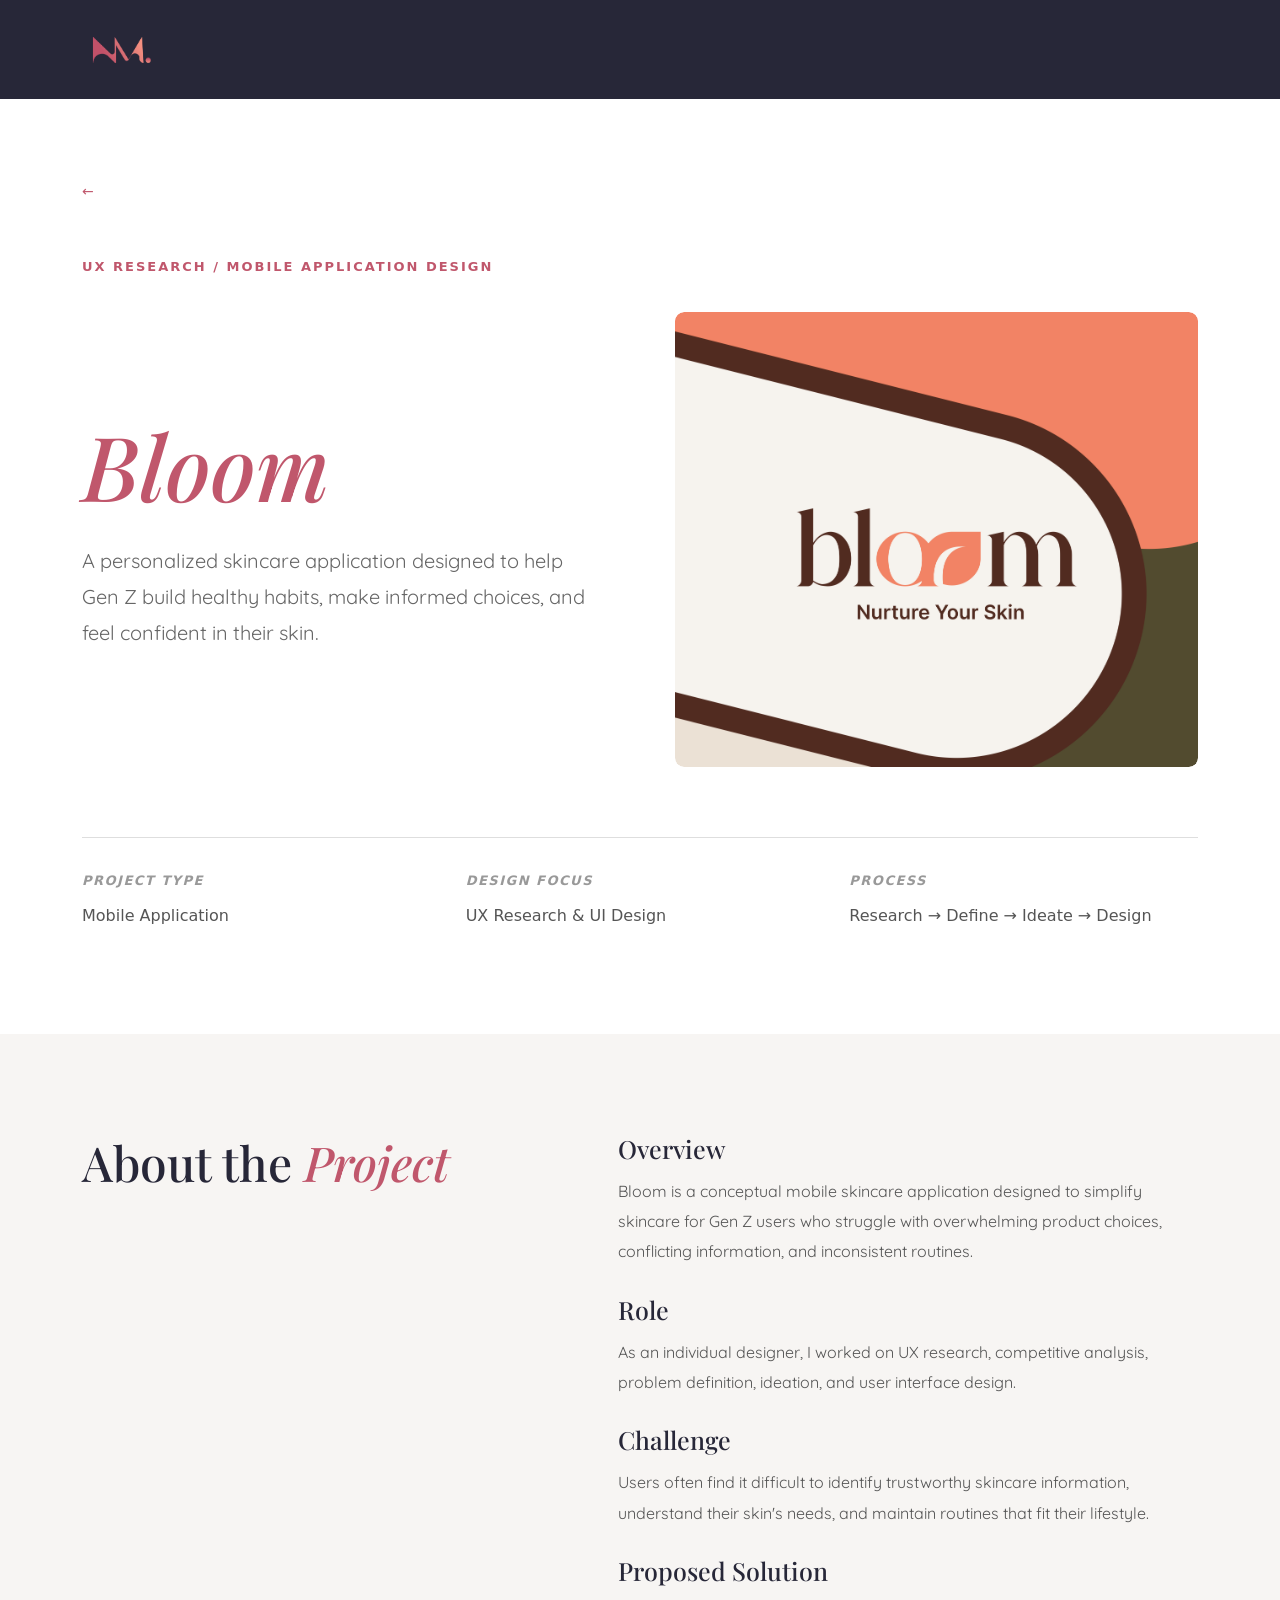
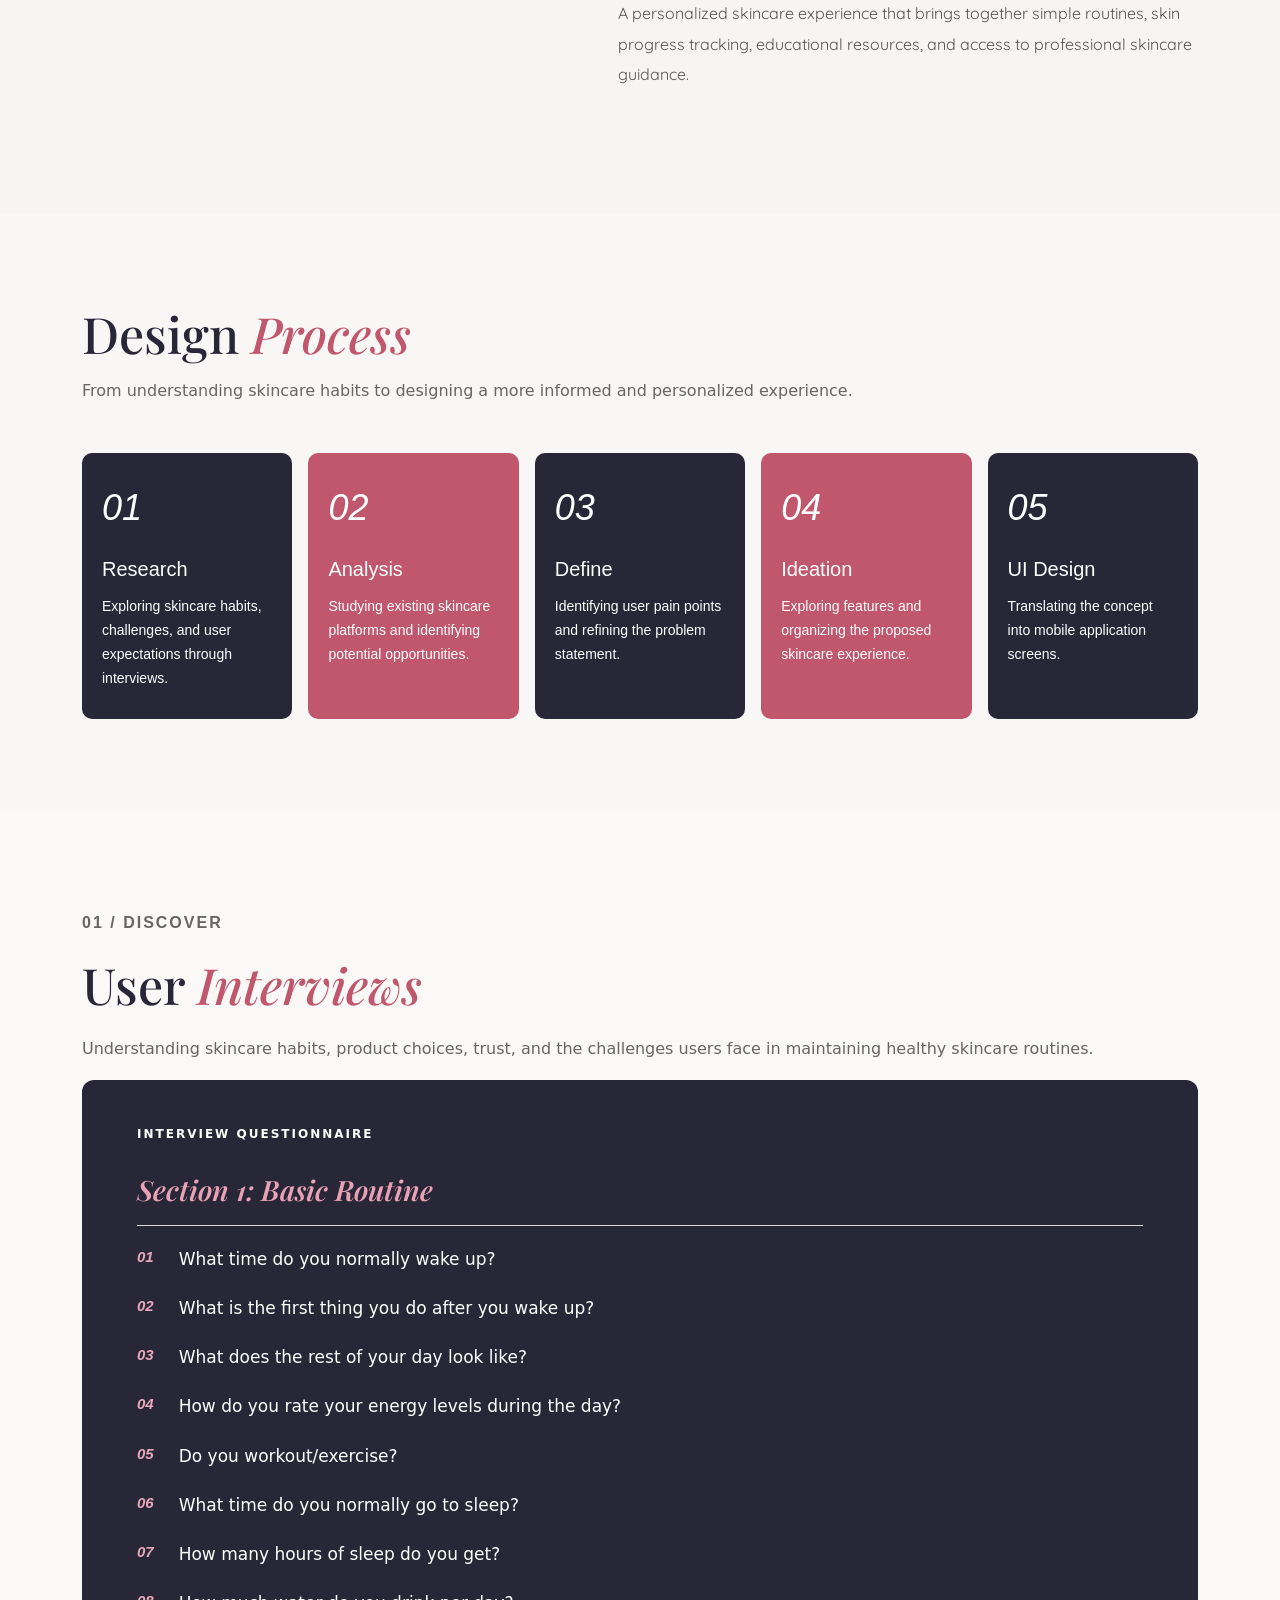
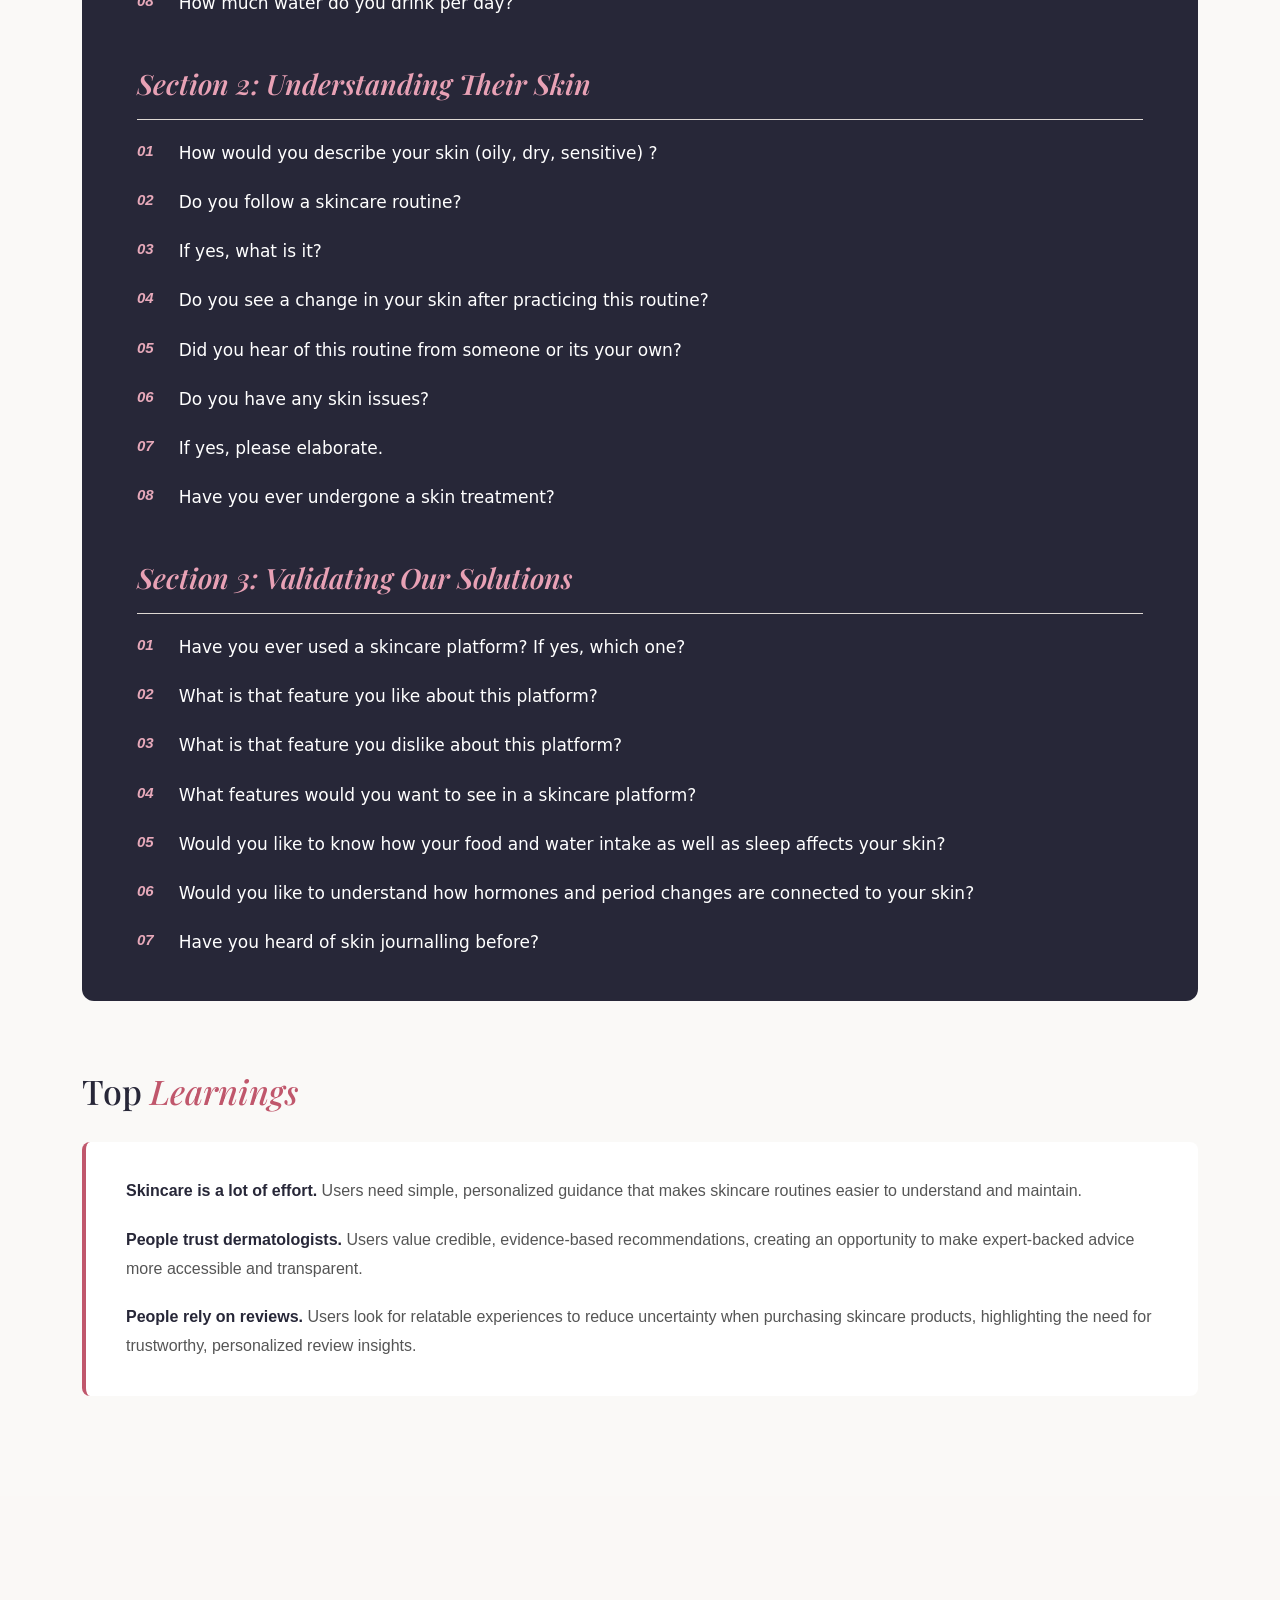
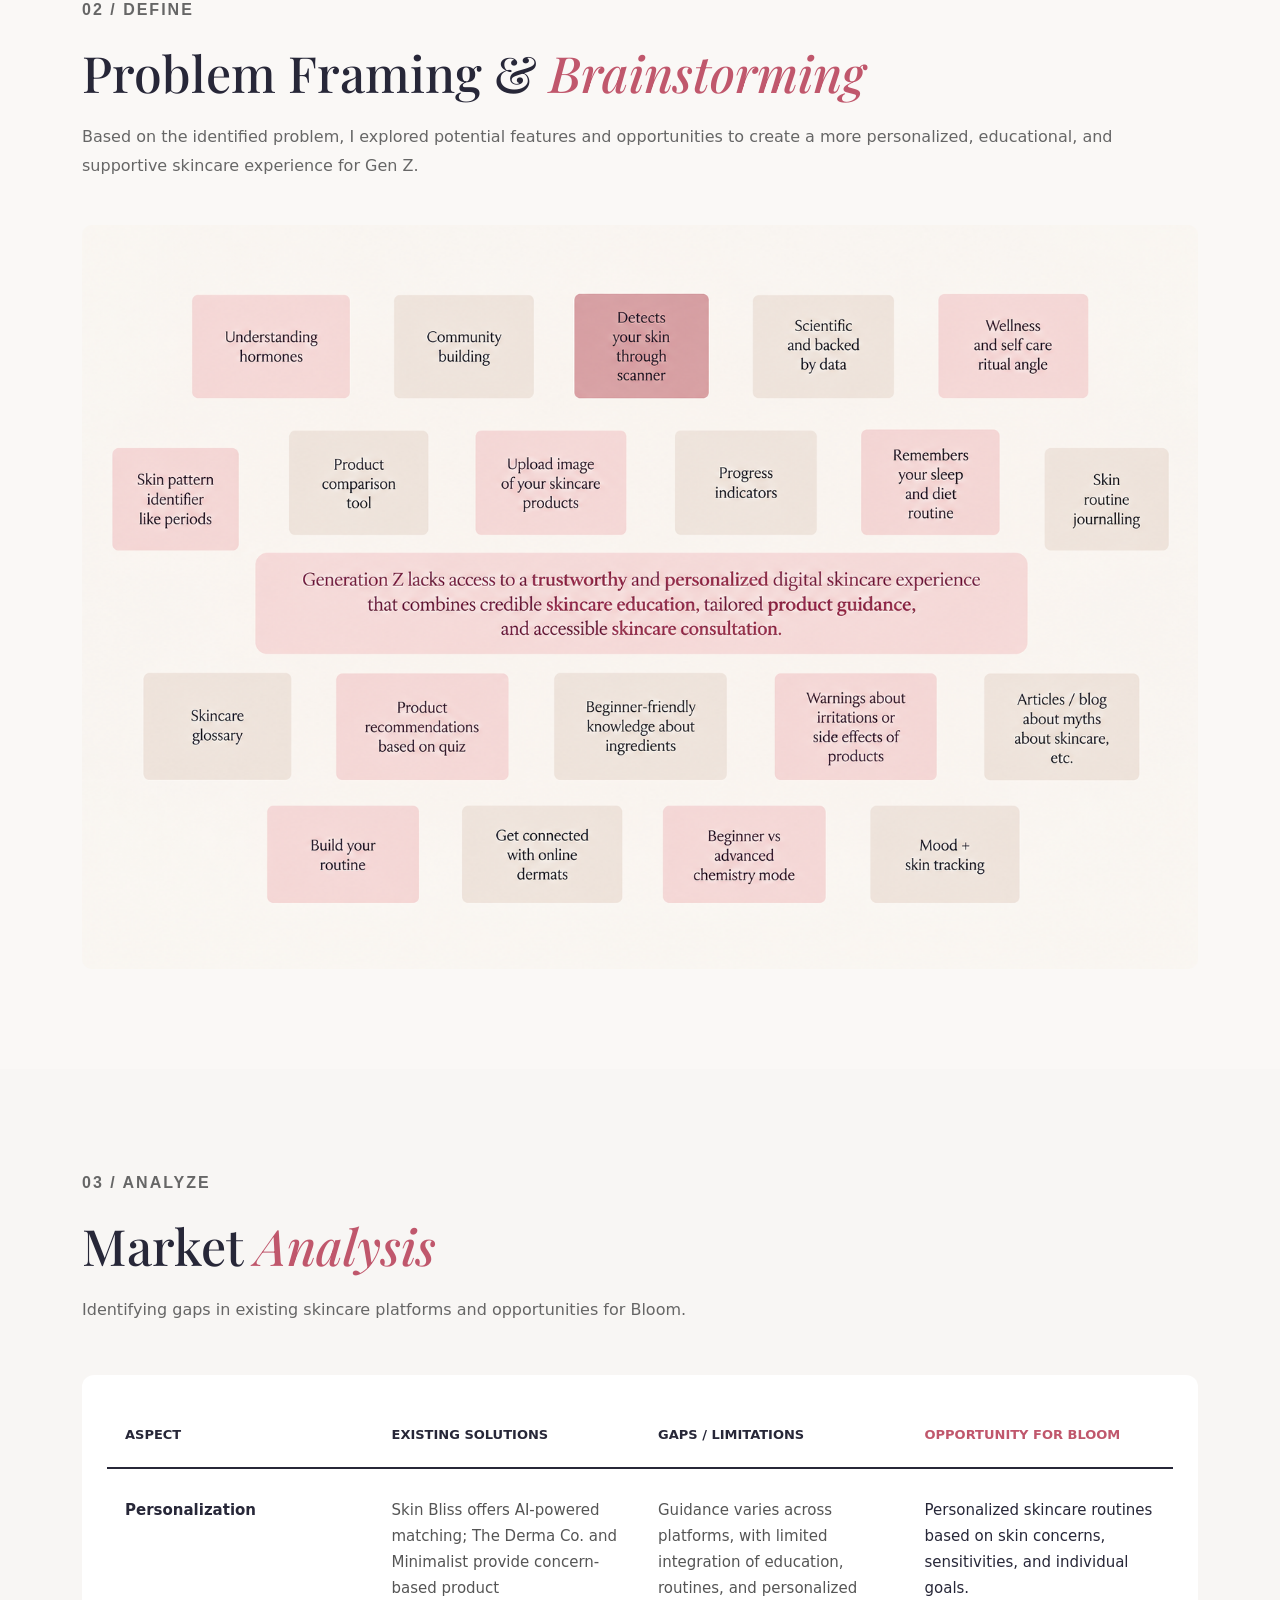
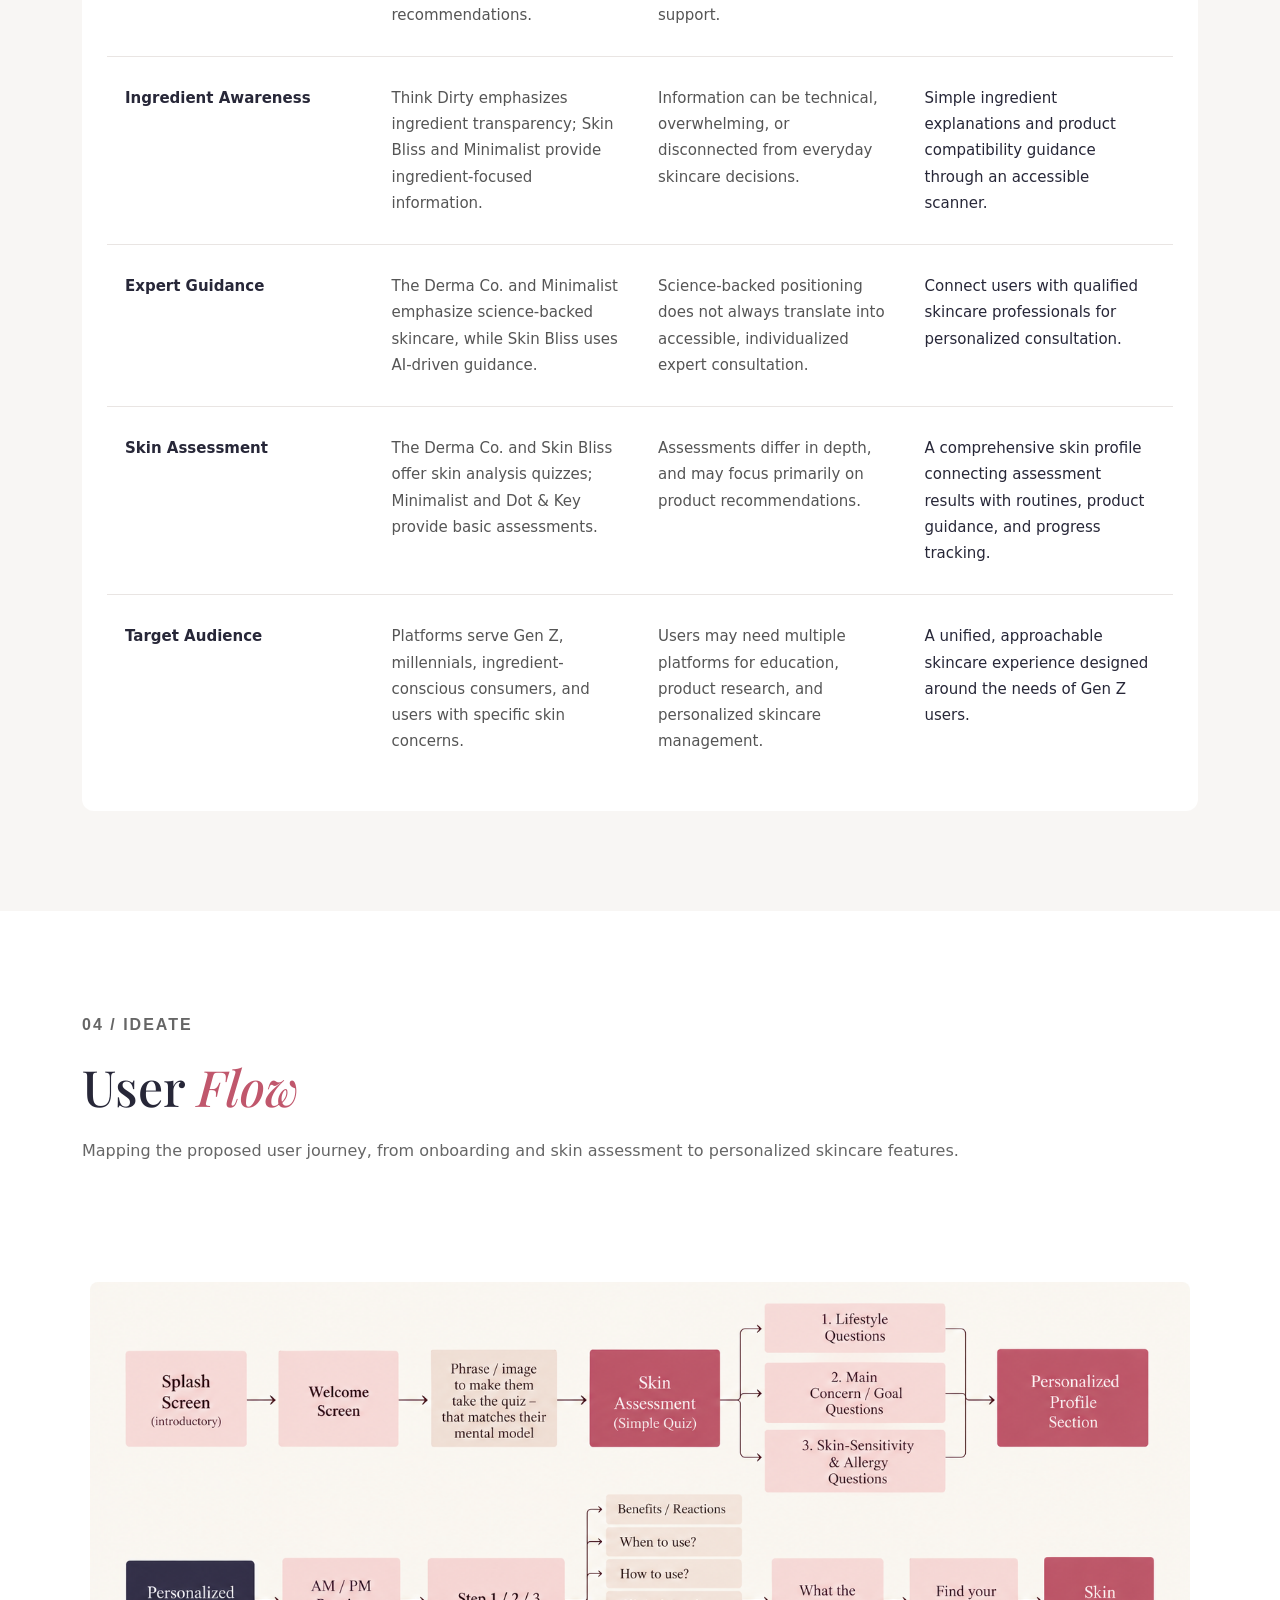
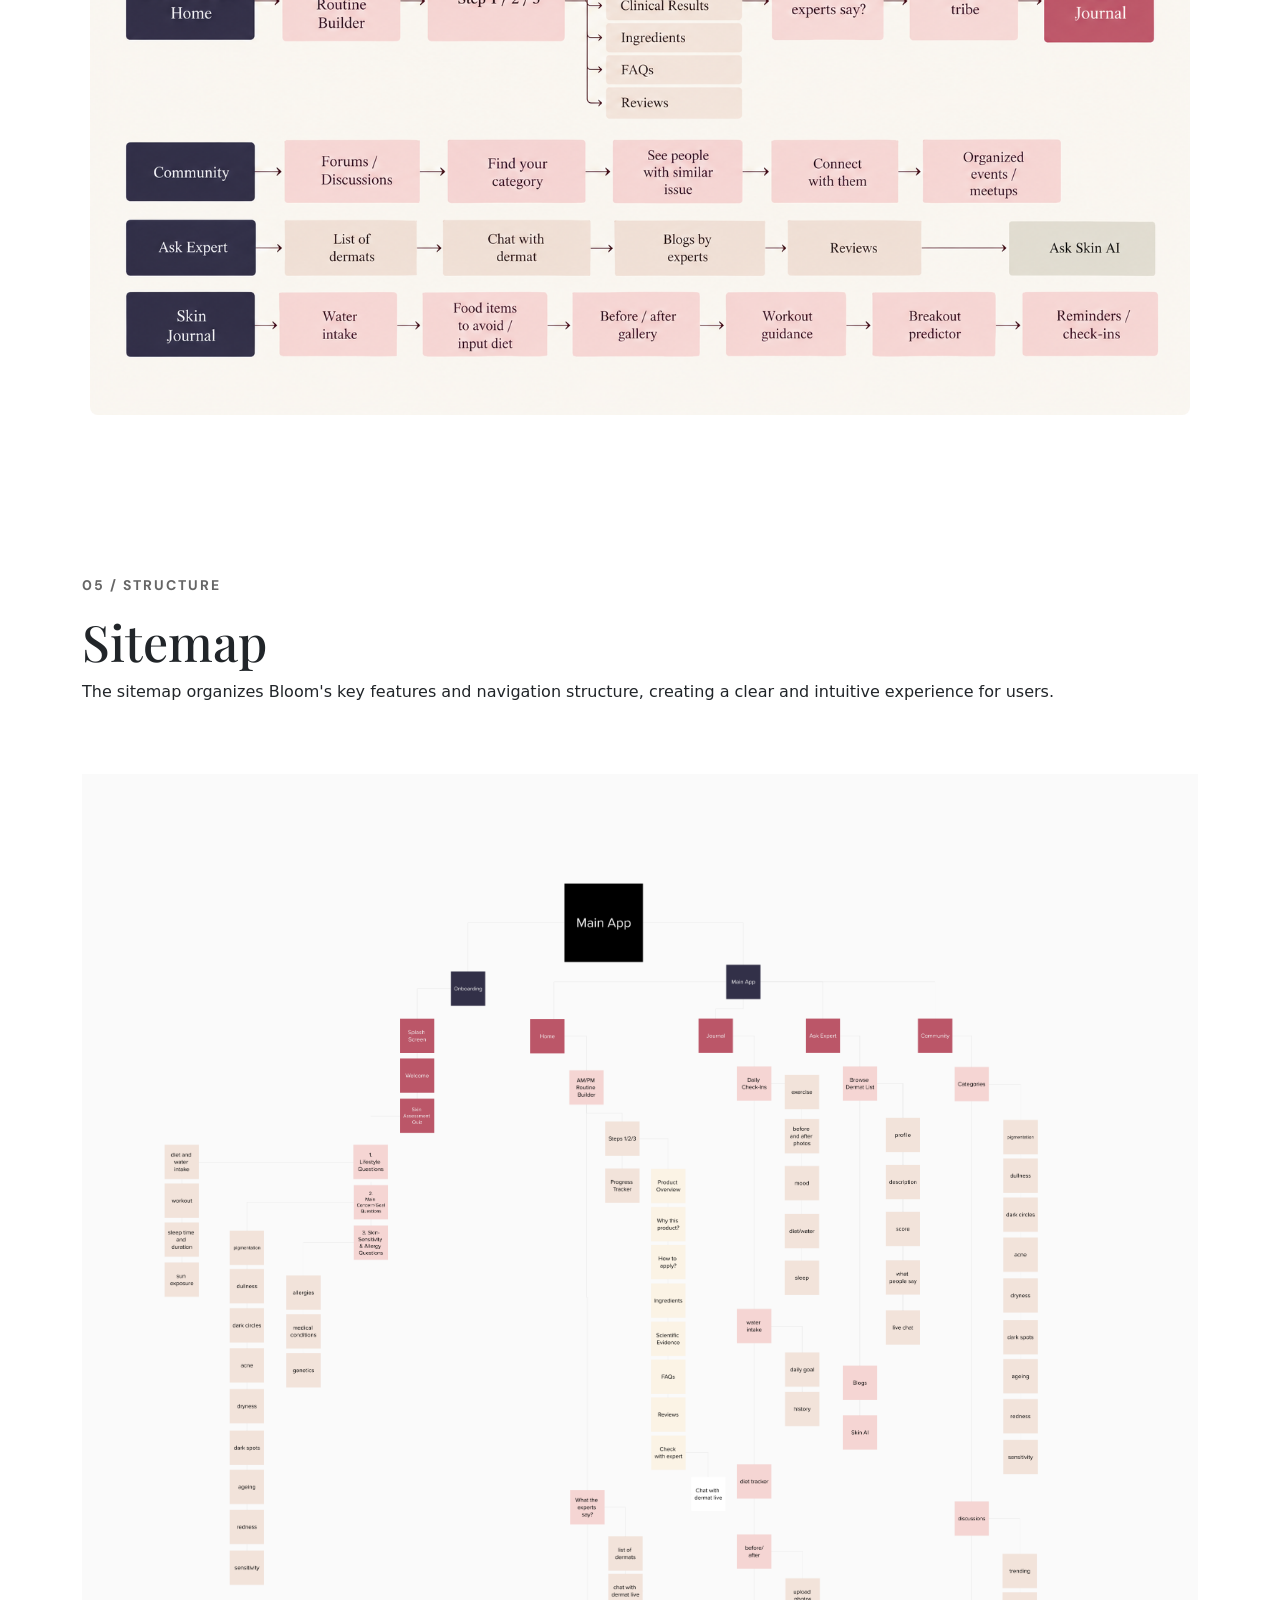
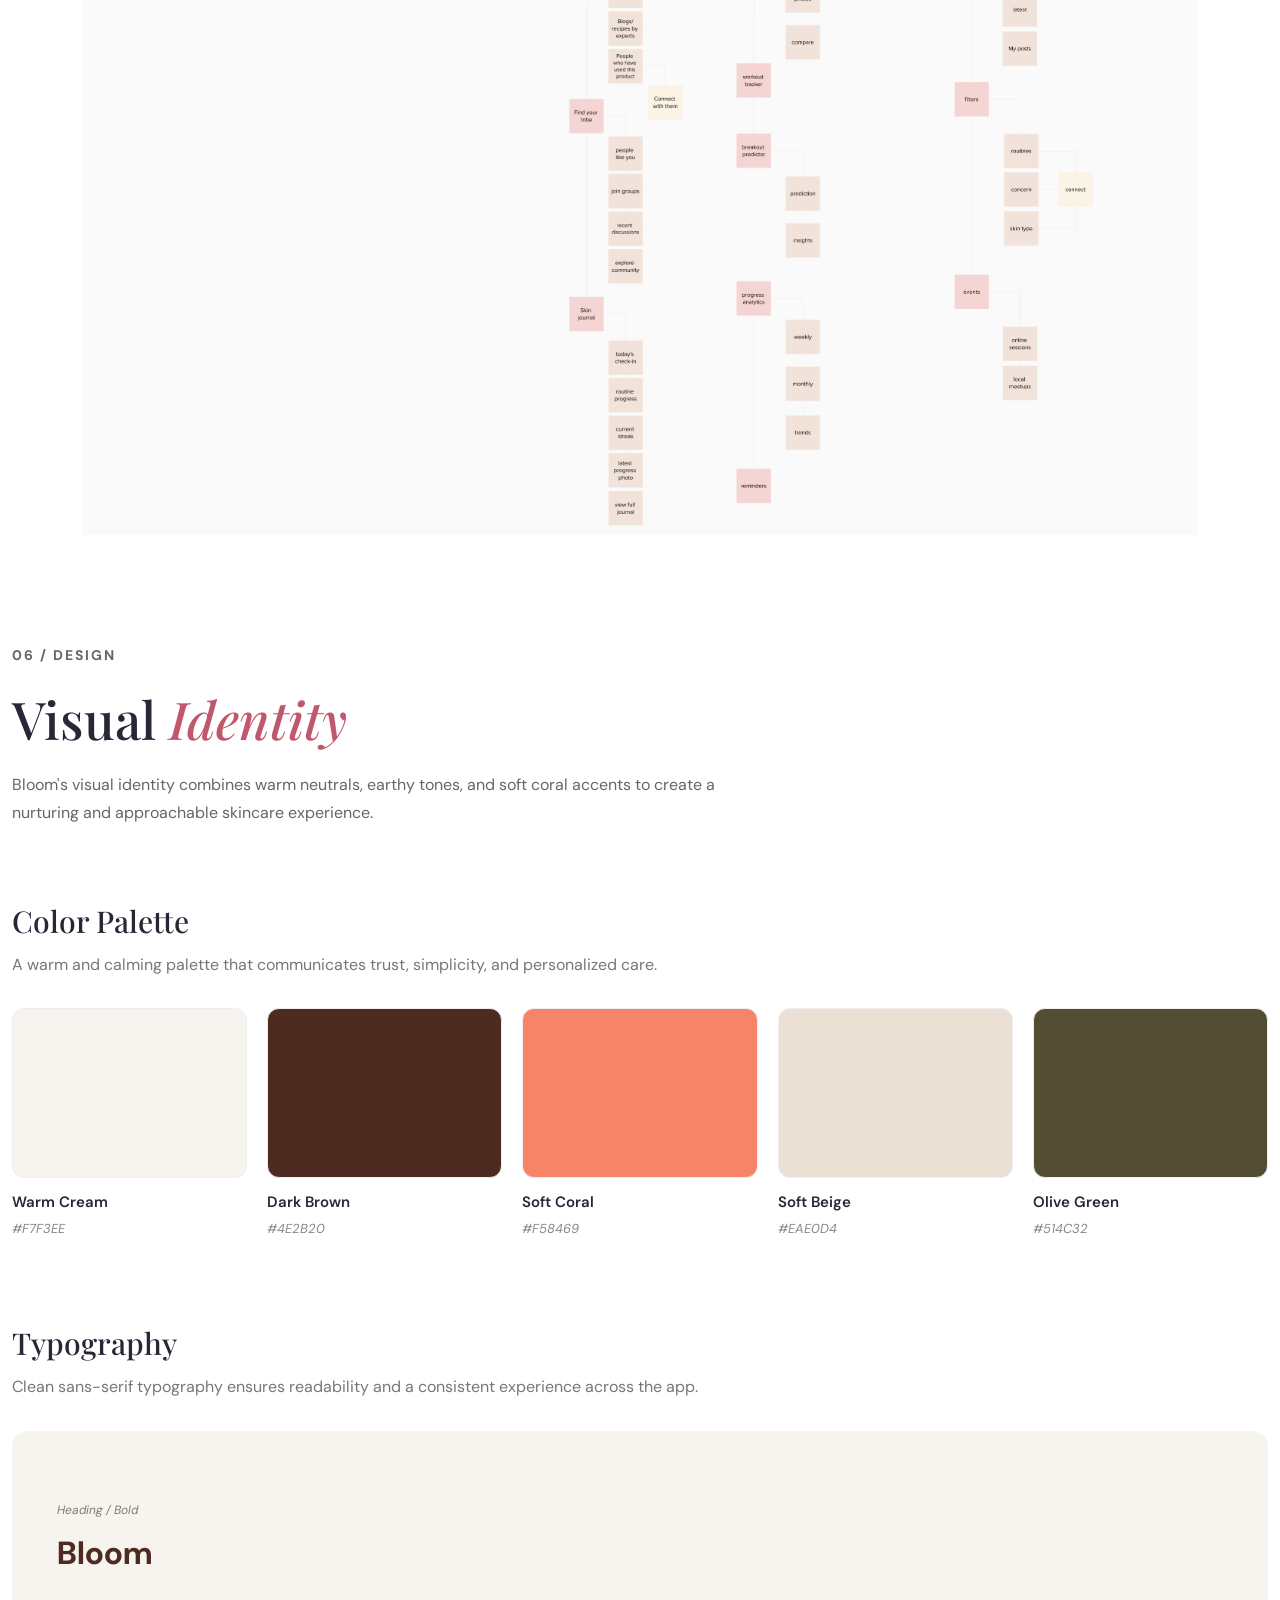
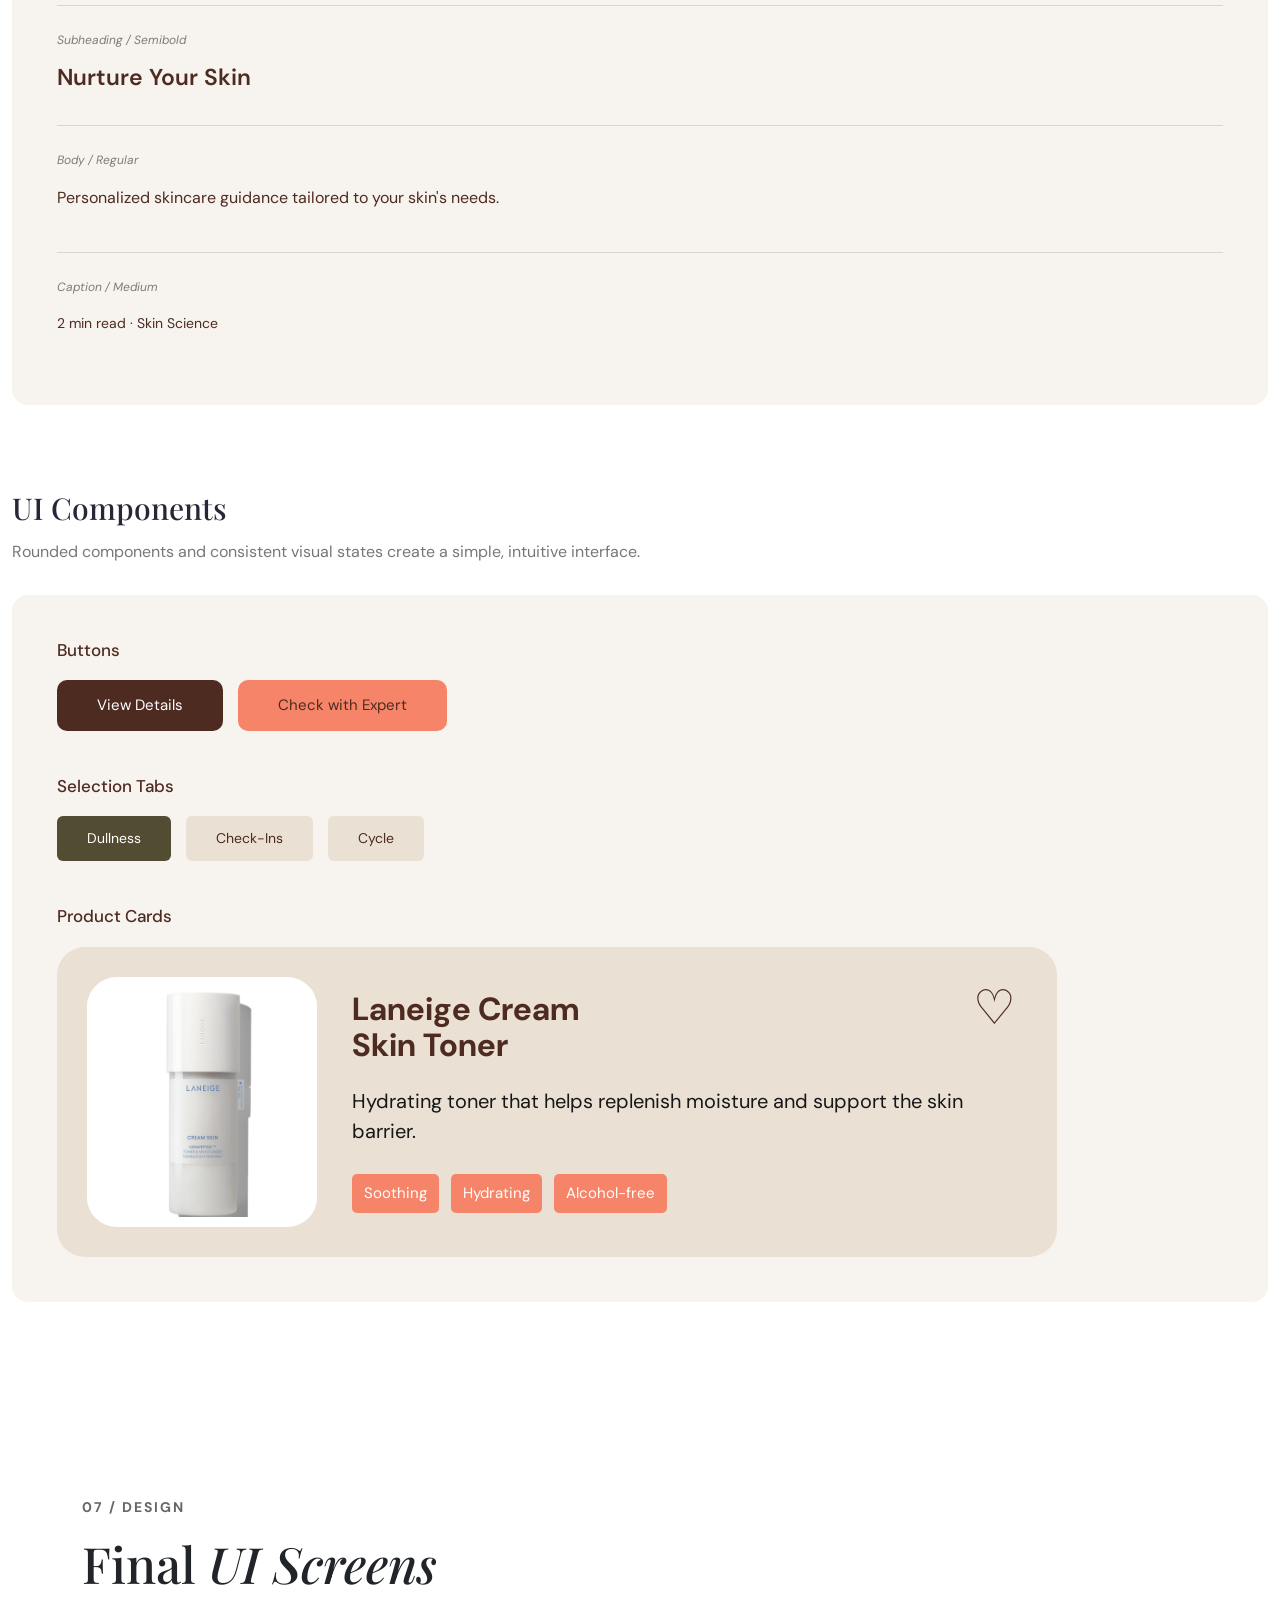
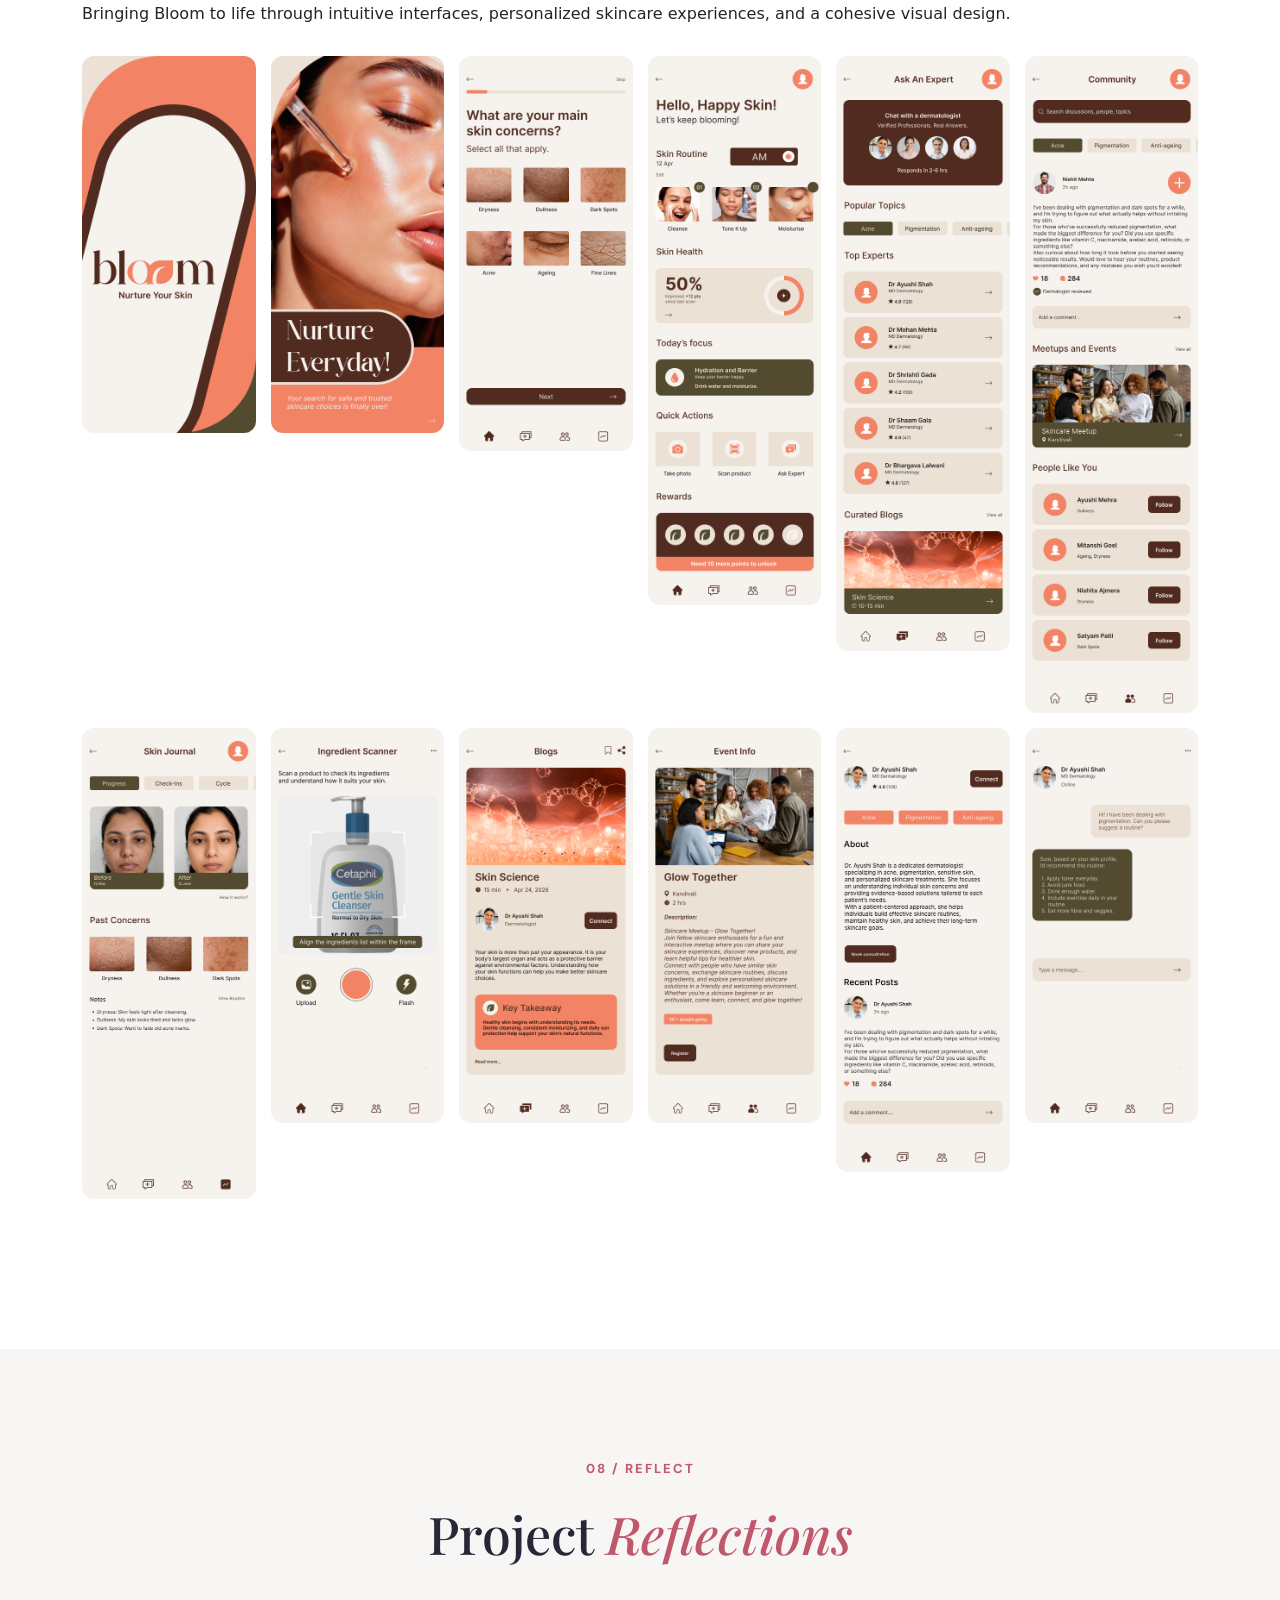
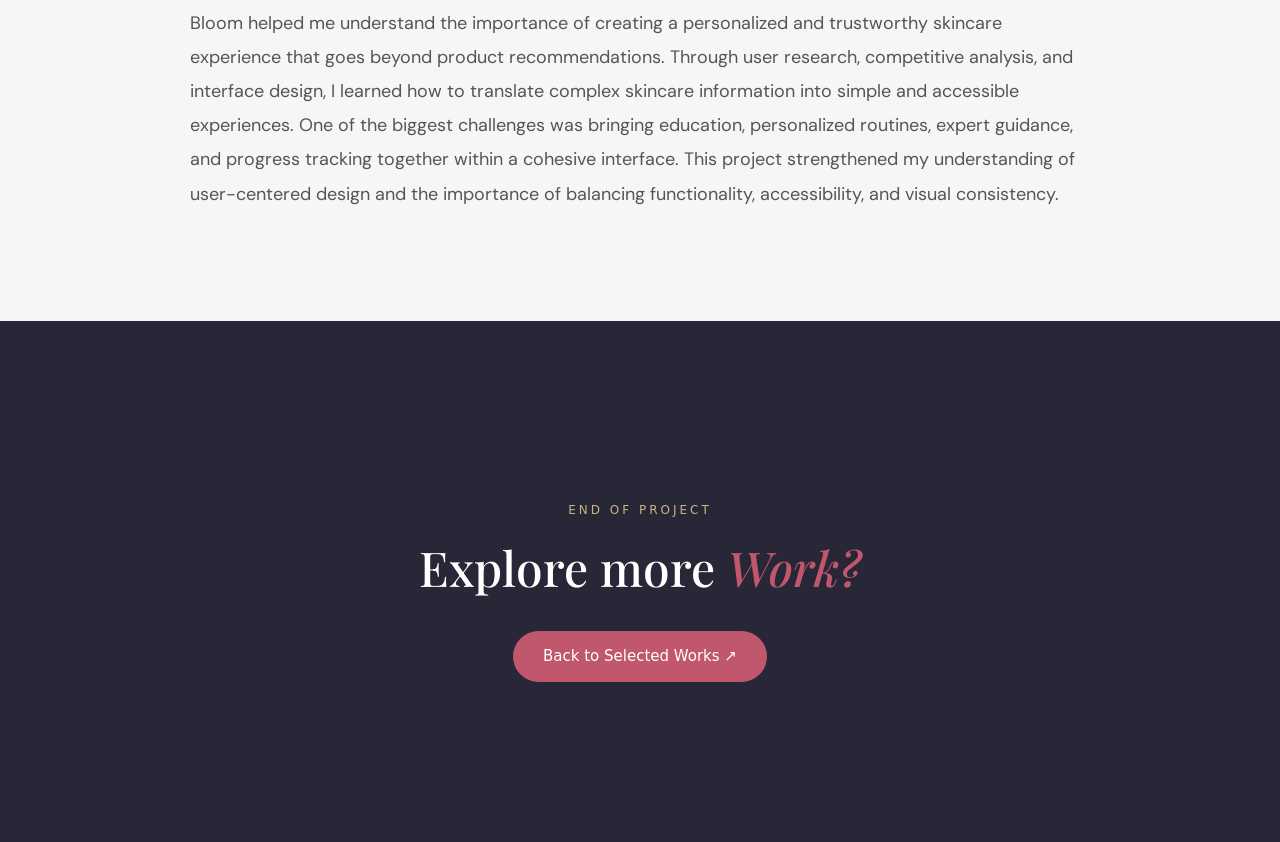
==== commit 846d07fb: "Add files via upload" ====
--- a/bloom.html
+++ b/bloom.html
@@ -7,6 +7,7 @@
   <meta name="viewport" content="width=device-width, initial-scale=1.0">
 
   <title>Bloom | Nishita Mehta</title>
+  <link rel="icon" type="image/png" href="favicon.png">
 
   <link href="https://cdn.jsdelivr.net/npm/bootstrap@5.3.8/dist/css/bootstrap.min.css" rel="stylesheet">
 
@@ -884,6 +885,31 @@
 
     </div>
 </section>
+<!-- Next Project -->
+<section class="next-project">
+
+    <!-- Keep your existing Next Project content -->
+
+</section>
+        <!-- Next Project -->
+        <section class="next-project">
+
+            <div class="container">
+
+                <p>END OF PROJECT</p>
+
+                <h2>
+                    Explore more <span>Work?</span>
+                </h2>
+
+                <a href="index.html#portfolio"
+                   class="portfolio-return">
+                    Back to Selected Works ↗
+                </a>
+
+            </div>
+
+        </section>
 
 
   </main>
